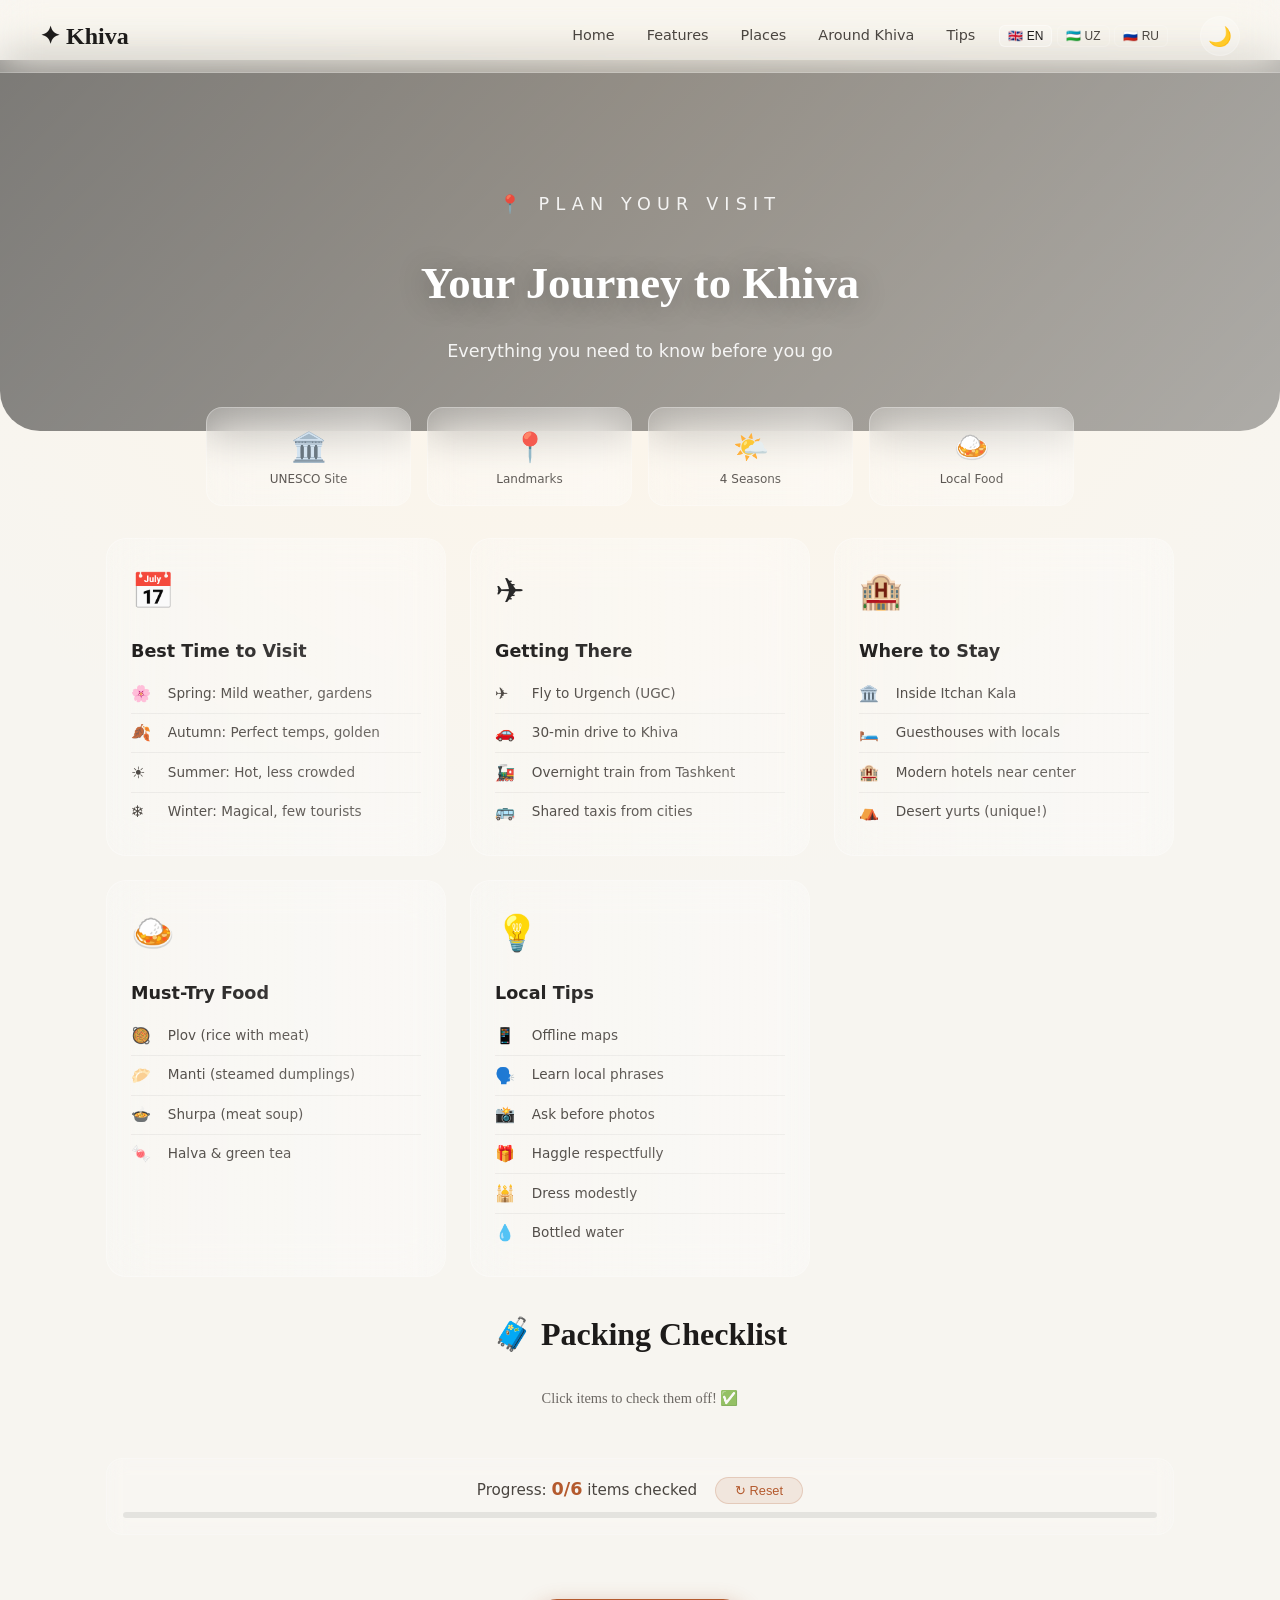
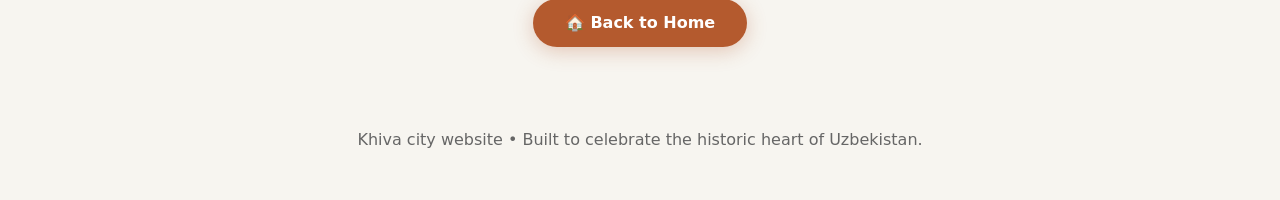
==== visit.html @ 4cd61271 "Add files via upload" ====
<!DOCTYPE html>
<html lang="en">
<head>
  <meta charset="UTF-8" />
  <meta name="viewport" content="width=device-width, initial-scale=1.0" />
  <title>Plan Your Visit | Khiva</title>
  <link rel="stylesheet" href="styles.css" />
  <style>
    /* ===== VISIT PAGE STYLES ===== */
    .visit-hero {
      position: relative;
      min-height: 40vh;
      background: linear-gradient(135deg, rgba(0,0,0,0.5), rgba(0,0,0,0.3)),
                  url('https://images.unsplash.com/photo-1582300993949-3ac2b4dc9f03?w=1200&q=80') center/cover no-repeat;
      display: flex;
      align-items: center;
      justify-content: center;
      text-align: center;
      color: white;
      padding: 7rem 2rem 3rem;
      border-radius: 0 0 40px 40px;
      margin-top: 60px;
    }
    
    .visit-hero h1 {
      font-family: 'Playfair Display', serif;
      font-size: 2.8rem;
      margin-bottom: 0.5rem;
      text-shadow: 0 4px 30px rgba(0,0,0,0.3);
    }
    
    .visit-hero p {
      font-size: 1.1rem;
      opacity: 0.9;
    }
    
    /* Quick Stats */
    .visit-stats {
      display: grid;
      grid-template-columns: repeat(4, 1fr);
      gap: 1rem;
      max-width: 900px;
      margin: -1.5rem auto 2rem;
      padding: 0 1rem;
      position: relative;
      z-index: 2;
    }
    
    .visit-stat {
      background: rgba(255,255,255,0.2);
      backdrop-filter: blur(20px);
      border: 1px solid rgba(255,255,255,0.3);
      border-radius: 16px;
      padding: 1rem;
      text-align: center;
      transition: all 0.3s ease;
    }
    
    .visit-stat:hover {
      transform: translateY(-4px);
      box-shadow: 0 12px 30px rgba(0,0,0,0.1);
    }
    
    .visit-stat .number {
      font-size: 1.8rem;
      font-weight: 700;
      color: #b45a2e;
    }
    
    .visit-stat .label {
      font-size: 0.75rem;
      color: #4a4540;
    }
    
    /* Main Grid */
    .visit-grid {
      display: grid;
      grid-template-columns: repeat(3, 1fr);
      gap: 1.5rem;
      max-width: 1100px;
      margin: 2rem auto;
      padding: 0 1rem;
    }
    
    .visit-card {
      background: rgba(255,255,255,0.2);
      backdrop-filter: blur(20px);
      border: 1px solid rgba(255,255,255,0.3);
      border-radius: 20px;
      padding: 1.5rem;
      transition: all 0.4s cubic-bezier(0.16, 1, 0.2, 1);
    }
    
    .visit-card:hover {
      transform: translateY(-4px);
      box-shadow: 0 16px 40px rgba(0,0,0,0.08);
    }
    
    .visit-card .card-icon {
      font-size: 2.2rem;
      display: block;
      margin-bottom: 0.3rem;
    }
    
    .visit-card h3 {
      font-size: 1.1rem;
      margin-bottom: 0.6rem;
      color: #1d1b1a;
    }
    
    .visit-card ul {
      list-style: none;
      padding: 0;
      margin: 0;
    }
    
    .visit-card ul li {
      padding: 0.4rem 0;
      border-bottom: 1px solid rgba(0,0,0,0.05);
      display: flex;
      align-items: center;
      gap: 0.5rem;
      color: #4a4540;
      font-size: 0.85rem;
    }
    
    .visit-card ul li:last-child {
      border-bottom: none;
    }
    
    .visit-card ul li .emoji {
      font-size: 1rem;
      min-width: 1.8rem;
    }
    
    /* Checklist */
    .checklist-section {
      max-width: 1100px;
      margin: 2rem auto;
      padding: 0 1rem;
    }
    
    .checklist-section .section-title {
      text-align: center;
      margin-bottom: 1.5rem;
    }
    
    .checklist-section .section-title h2 {
      font-family: 'Playfair Display', serif;
      font-size: 2rem;
      color: #1d1b1a;
    }
    
    .checklist-section .section-title p {
      color: #4a4540;
      font-size: 0.9rem;
      opacity: 0.8;
    }
    
    .checklist-grid {
      display: grid;
      grid-template-columns: repeat(3, 1fr);
      gap: 0.8rem;
    }
    
    .checklist-item {
      background: rgba(255,255,255,0.2);
      backdrop-filter: blur(20px);
      border: 1px solid rgba(255,255,255,0.3);
      border-radius: 12px;
      padding: 0.8rem 1rem;
      display: flex;
      align-items: center;
      gap: 0.8rem;
      cursor: pointer;
      transition: all 0.3s ease;
      user-select: none;
    }
    
    .checklist-item:hover {
      transform: translateY(-2px);
      box-shadow: 0 8px 20px rgba(0,0,0,0.06);
    }
    
    .checklist-item .check-box {
      width: 24px;
      height: 24px;
      min-width: 24px;
      border: 2px solid #b45a2e;
      border-radius: 6px;
      display: flex;
      align-items: center;
      justify-content: center;
      transition: all 0.3s ease;
      font-size: 0.8rem;
      color: transparent;
      font-weight: 700;
    }
    
    .checklist-item.checked .check-box {
      background: #b45a2e;
      color: white;
    }
    
    .checklist-item .check-text {
      font-size: 0.9rem;
      color: #1d1b1a;
      transition: all 0.3s ease;
    }
    
    .checklist-item.checked .check-text {
      text-decoration: line-through;
      opacity: 0.4;
    }
    
    .checklist-item .check-emoji {
      font-size: 1.2rem;
    }
    
    .checklist-progress {
      text-align: center;
      margin-top: 1.5rem;
      padding: 1rem;
      background: rgba(255,255,255,0.15);
      backdrop-filter: blur(10px);
      border-radius: 16px;
      border: 1px solid rgba(255,255,255,0.2);
    }
    
    .checklist-progress .progress-text {
      font-size: 0.95rem;
      color: #4a4540;
    }
    
    .checklist-progress .progress-text strong {
      color: #b45a2e;
      font-size: 1.1rem;
    }
    
    .progress-bar {
      width: 100%;
      height: 6px;
      background: rgba(0,0,0,0.08);
      border-radius: 10px;
      margin-top: 0.5rem;
      overflow: hidden;
    }
    
    .progress-bar .progress-fill {
      height: 100%;
      background: linear-gradient(90deg, #b45a2e, #d48c6a);
      border-radius: 10px;
      transition: width 0.5s ease;
      width: 0%;
    }
    
    .reset-checklist {
      background: rgba(180,90,46,0.1);
      color: #b45a2e;
      border: 1px solid rgba(180,90,46,0.2);
      padding: 0.3rem 1.2rem;
      border-radius: 60px;
      cursor: pointer;
      font-size: 0.8rem;
      transition: all 0.3s ease;
      margin-left: 0.8rem;
    }
    
    .reset-checklist:hover {
      background: rgba(180,90,46,0.2);
    }
    
    .visit-cta {
      text-align: center;
      padding: 2rem 1rem;
    }
    
    .back-home {
      display: inline-block;
      background: #b45a2e;
      color: white;
      padding: 0.7rem 2rem;
      border-radius: 60px;
      text-decoration: none;
      font-weight: 600;
      transition: all 0.3s ease;
      box-shadow: 0 4px 20px rgba(180,90,46,0.3);
    }
    
    .back-home:hover {
      transform: translateY(-2px);
      box-shadow: 0 8px 30px rgba(180,90,46,0.4);
    }
    
    /* Dark Mode */
    body.dark-mode .visit-card,
    body.dark-mode .checklist-item,
    body.dark-mode .checklist-progress,
    body.dark-mode .visit-stat {
      background: rgba(40,40,40,0.6) !important;
      border-color: rgba(255,255,255,0.08) !important;
    }
    
    body.dark-mode .visit-card h3,
    body.dark-mode .checklist-item .check-text,
    body.dark-mode .checklist-section .section-title h2 {
      color: #f0ece6;
    }
    
    body.dark-mode .visit-card ul li,
    body.dark-mode .checklist-progress .progress-text,
    body.dark-mode .visit-stat .label {
      color: #c4c0ba;
    }
    
    body.dark-mode .visit-stat .number {
      color: #d48c6a;
    }
    
    body.dark-mode .checklist-item.checked .check-text {
      opacity: 0.3;
    }
    
    body.dark-mode .progress-bar {
      background: rgba(255,255,255,0.1);
    }
    
    /* Responsive */
    @media (max-width: 900px) {
      .visit-grid {
        grid-template-columns: repeat(2, 1fr);
      }
      .checklist-grid {
        grid-template-columns: repeat(2, 1fr);
      }
    }
    
    @media (max-width: 600px) {
      .visit-grid {
        grid-template-columns: 1fr;
      }
      .checklist-grid {
        grid-template-columns: 1fr;
      }
      .visit-stats {
        grid-template-columns: 1fr 1fr;
      }
      .visit-hero h1 {
        font-size: 2rem;
      }
    }
  </style>
</head>
<body>
  <!-- Navigation -->
  <nav class="site-nav" aria-label="Primary">
    <div class="nav-inner">
      <a class="logo" href="index.html">✦ Khiva</a>
      <div style="display: flex; align-items: center; gap: 1.5rem;">
        <div class="nav-links">
          <a href="index.html">Home</a>
          <a href="index.html#features">Features</a>
          <a href="index.html#places">Places</a>
          <a href="index.html#around">Around Khiva</a>
          <a href="index.html#tips">Tips</a>
        </div>
        <div class="language-switcher" style="display: flex; gap: 0.3rem;">
          <button class="lang-btn active" data-lang="en" style="background: rgba(255,255,255,0.2); border: 1px solid rgba(255,255,255,0.4); border-radius: 6px; padding: 0.2rem 0.5rem; cursor: pointer; font-size: 0.75rem; transition: all 0.3s ease; color: #1d1b1a; font-weight: 500;">🇬🇧 EN</button>
          <button class="lang-btn" data-lang="uz" style="background: none; border: 1px solid rgba(255,255,255,0.2); border-radius: 6px; padding: 0.2rem 0.5rem; cursor: pointer; font-size: 0.75rem; transition: all 0.3s ease; color: #4a4540; font-weight: 500;">🇺🇿 UZ</button>
          <button class="lang-btn" data-lang="ru" style="background: none; border: 1px solid rgba(255,255,255,0.2); border-radius: 6px; padding: 0.2rem 0.5rem; cursor: pointer; font-size: 0.75rem; transition: all 0.3s ease; color: #4a4540; font-weight: 500;">🇷🇺 RU</button>
        </div>
        <button class="dark-toggle" id="darkToggle" aria-label="Toggle dark mode">
          <span class="dark-icon">🌙</span>
        </button>
      </div>
    </div>
  </nav>

  <!-- Hero -->
  <div class="visit-hero">
    <div>
      <p class="eyebrow" id="visit-eyebrow">📍 Plan Your Visit</p>
      <h1 id="visit-title">Your Journey to Khiva</h1>
      <p id="visit-subtitle">Everything you need to know before you go</p>
    </div>
  </div>

  <!-- Quick Stats -->
  <div class="visit-stats">
    <div class="visit-stat glass-shine">
      <div class="number">🏛️</div>
      <div class="label" id="stat1">UNESCO Site</div>
    </div>
    <div class="visit-stat glass-shine">
      <div class="number">📍</div>
      <div class="label" id="stat2">Landmarks</div>
    </div>
    <div class="visit-stat glass-shine">
      <div class="number">🌤️</div>
      <div class="label" id="stat3">4 Seasons</div>
    </div>
    <div class="visit-stat glass-shine">
      <div class="number">🍛</div>
      <div class="label" id="stat4">Local Food</div>
    </div>
  </div>

  <!-- Main Grid -->
  <div class="visit-grid">

    <!-- Card 1: Best Time -->
    <div class="visit-card glass-shine">
      <span class="card-icon">📅</span>
      <h3 id="v1Title">Best Time to Visit</h3>
      <ul>
        <li><span class="emoji">🌸</span> <span id="v1a">Spring: Mild weather, gardens</span></li>
        <li><span class="emoji">🍂</span> <span id="v1b">Autumn: Perfect temps, golden</span></li>
        <li><span class="emoji">☀️</span> <span id="v1c">Summer: Hot, less crowded</span></li>
        <li><span class="emoji">❄️</span> <span id="v1d">Winter: Magical, few tourists</span></li>
      </ul>
    </div>

    <!-- Card 2: Getting There -->
    <div class="visit-card glass-shine">
      <span class="card-icon">✈️</span>
      <h3 id="v2Title">Getting There</h3>
      <ul>
        <li><span class="emoji">✈️</span> <span id="v2a">Fly to Urgench (UGC)</span></li>
        <li><span class="emoji">🚗</span> <span id="v2b">30-min drive to Khiva</span></li>
        <li><span class="emoji">🚂</span> <span id="v2c">Overnight train from Tashkent</span></li>
        <li><span class="emoji">🚌</span> <span id="v2d">Shared taxis from cities</span></li>
      </ul>
    </div>

    <!-- Card 3: Where to Stay -->
    <div class="visit-card glass-shine">
      <span class="card-icon">🏨</span>
      <h3 id="v3Title">Where to Stay</h3>
      <ul>
        <li><span class="emoji">🏛️</span> <span id="v3a">Inside Itchan Kala</span></li>
        <li><span class="emoji">🛏️</span> <span id="v3b">Guesthouses with locals</span></li>
        <li><span class="emoji">🏨</span> <span id="v3c">Modern hotels near center</span></li>
        <li><span class="emoji">⛺</span> <span id="v3d">Desert yurts (unique!)</span></li>
      </ul>
    </div>

    <!-- Card 4: Must-Try Food -->
    <div class="visit-card glass-shine">
      <span class="card-icon">🍛</span>
      <h3 id="v4Title">Must-Try Food</h3>
      <ul>
        <li><span class="emoji">🥘</span> <span id="v4a">Plov (rice with meat)</span></li>
        <li><span class="emoji">🥟</span> <span id="v4b">Manti (steamed dumplings)</span></li>
        <li><span class="emoji">🍲</span> <span id="v4c">Shurpa (meat soup)</span></li>
        <li><span class="emoji">🍬</span> <span id="v4d">Halva & green tea</span></li>
      </ul>
    </div>

    <!-- Card 5: Local Tips -->
    <div class="visit-card glass-shine">
      <span class="card-icon">💡</span>
      <h3 id="v6Title">Local Tips</h3>
      <ul>
        <li><span class="emoji">📱</span> <span id="v6a">Offline maps</span></li>
        <li><span class="emoji">🗣️</span> <span id="v6b">Learn local phrases</span></li>
        <li><span class="emoji">📸</span> <span id="v6c">Ask before photos</span></li>
        <li><span class="emoji">🎁</span> <span id="v6d">Haggle respectfully</span></li>
        <li><span class="emoji">🕌</span> <span id="v6e">Dress modestly</span></li>
        <li><span class="emoji">💧</span> <span id="v6f">Bottled water</span></li>
      </ul>
    </div>

  </div>

  <!-- Checklist -->
  <section class="checklist-section">
    <div class="section-title">
      <h2 id="checklistTitle">🧳 Packing Checklist</h2>
      <p id="checklistSub">Click items to check them off! ✅</p>
    </div>
    <div class="checklist-grid" id="checklistGrid"></div>
    <div class="checklist-progress">
      <div class="progress-text">
        Progress: <strong id="progressCount">0/6</strong> items checked
        <button class="reset-checklist" id="resetChecklist">↻ Reset</button>
      </div>
      <div class="progress-bar">
        <div class="progress-fill" id="progressFill"></div>
      </div>
    </div>
  </section>

  <!-- Back to Home -->
  <div class="visit-cta">
    <a href="index.html" class="back-home">🏠 Back to Home</a>
  </div>

  <!-- Footer -->
  <footer>
    <p id="footer-text">Khiva city website • Built to celebrate the historic heart of Uzbekistan.</p>
  </footer>

  <!-- Back to Top -->
  <a href="#" class="back-to-top" aria-label="Back to top">↑</a>

  <script>
    // ============================================
    // 1. BACK TO TOP
    // ============================================
    document.addEventListener('DOMContentLoaded', function() {
      const backToTop = document.querySelector('.back-to-top');
      if (backToTop) {
        let ticking = false;
        window.addEventListener('scroll', () => {
          if (!ticking) {
            window.requestAnimationFrame(() => {
              backToTop.classList.toggle('visible', window.scrollY > 300);
              ticking = false;
            });
            ticking = true;
          }
        });
      }
    });

    // ============================================
    // 2. DARK MODE TOGGLE
    // ============================================
    document.addEventListener('DOMContentLoaded', function() {
      const darkToggle = document.getElementById('darkToggle');
      if (darkToggle) {
        const darkIcon = darkToggle.querySelector('.dark-icon');
        if (localStorage.getItem('darkMode') === 'true') {
          document.body.classList.add('dark-mode');
          darkToggle.classList.add('active');
          if (darkIcon) darkIcon.textContent = '☀️';
        }
        darkToggle.addEventListener('click', () => {
          document.body.classList.toggle('dark-mode');
          darkToggle.classList.toggle('active');
          if (document.body.classList.contains('dark-mode')) {
            if (darkIcon) darkIcon.textContent = '☀️';
            localStorage.setItem('darkMode', 'true');
          } else {
            if (darkIcon) darkIcon.textContent = '🌙';
            localStorage.setItem('darkMode', 'false');
          }
        });
      }
    });

    // ============================================
    // 3. CHECKLIST
    // ============================================
    const checklistData = [
      { id: 'item1', emoji: '🧥', textKey: 'c1' },
      { id: 'item2', emoji: '🧴', textKey: 'c2' },
      { id: 'item3', emoji: '📷', textKey: 'c3' },
      { id: 'item4', emoji: '💵', textKey: 'c4' },
      { id: 'item5', emoji: '🔌', textKey: 'c5' },
      { id: 'item6', emoji: '👟', textKey: 'c6' }
    ];

    const checklistTexts = {
      en: ['Light layers', 'Sunscreen & hat', 'Camera', 'Cash', 'Travel adapter', 'Walking shoes'],
      uz: ['Engil kiyimlar', 'Quyosh kremi', 'Kamera', 'Naqd pul', 'Adapter', 'Poyabzal'],
      ru: ['Лёгкая одежда', 'Крем и шляпа', 'Камера', 'Наличные', 'Адаптер', 'Обувь']
    };

    let currentLang = localStorage.getItem('language') || 'en';
    let checkedState = JSON.parse(localStorage.getItem('checklistState')) || {};

    function renderChecklist(lang) {
      const grid = document.getElementById('checklistGrid');
      const texts = checklistTexts[lang] || checklistTexts.en;
      grid.innerHTML = '';
      checklistData.forEach((item, index) => {
        const div = document.createElement('div');
        div.className = `checklist-item${checkedState[item.id] ? ' checked' : ''}`;
        div.dataset.id = item.id;
        div.innerHTML = `
          <div class="check-box">${checkedState[item.id] ? '✓' : ''}</div>
          <span class="check-emoji">${item.emoji}</span>
          <span class="check-text">${texts[index]}</span>
        `;
        div.addEventListener('click', () => toggleCheck(item.id));
        grid.appendChild(div);
      });
      updateProgress();
    }

    function toggleCheck(id) {
      checkedState[id] = !checkedState[id];
      localStorage.setItem('checklistState', JSON.stringify(checkedState));
      renderChecklist(currentLang);
    }

    function updateProgress() {
      const total = checklistData.length;
      const checked = Object.values(checkedState).filter(v => v).length;
      document.getElementById('progressCount').textContent = `${checked}/${total}`;
      document.getElementById('progressFill').style.width = `${(checked/total)*100}%`;
    }

    document.getElementById('resetChecklist').addEventListener('click', () => {
      checkedState = {};
      localStorage.setItem('checklistState', JSON.stringify(checkedState));
      renderChecklist(currentLang);
    });

    // ============================================
    // 4. TRANSLATIONS
    // ============================================
    const translations = {
      en: {
        visitEyebrow: '📍 Plan Your Visit',
        visitTitle: 'Your Journey to Khiva',
        visitSubtitle: 'Everything you need to know before you go',
        stat1: 'UNESCO Site',
        stat2: 'Landmarks',
        stat3: '4 Seasons',
        stat4: 'Local Food',
        v1Title: 'Best Time to Visit',
        v1a: 'Spring: Mild weather, gardens',
        v1b: 'Autumn: Perfect temps, golden',
        v1c: 'Summer: Hot, less crowded',
        v1d: 'Winter: Magical, few tourists',
        v2Title: 'Getting There',
        v2a: 'Fly to Urgench (UGC)',
        v2b: '30-min drive to Khiva',
        v2c: 'Overnight train from Tashkent',
        v2d: 'Shared taxis from cities',
        v3Title: 'Where to Stay',
        v3a: 'Inside Itchan Kala',
        v3b: 'Guesthouses with locals',
        v3c: 'Modern hotels near center',
        v3d: 'Desert yurts (unique!)',
        v4Title: 'Must-Try Food',
        v4a: 'Plov (rice with meat)',
        v4b: 'Manti (steamed dumplings)',
        v4c: 'Shurpa (meat soup)',
        v4d: 'Halva & green tea',
        v6Title: 'Local Tips',
        v6a: 'Offline maps',
        v6b: 'Learn local phrases',
        v6c: 'Ask before photos',
        v6d: 'Haggle respectfully',
        v6e: 'Dress modestly',
        v6f: 'Bottled water',
        checklistTitle: '🧳 Packing Checklist',
        checklistSub: 'Click items to check them off! ✅',
        footer: 'Khiva city website • Built to celebrate the historic heart of Uzbekistan.'
      },
      uz: {
        visitEyebrow: '📍 Sayohatni rejalashtiring',
        visitTitle: 'Xivaga sayohatingiz',
        visitSubtitle: 'Sayohatdan oldin bilishingiz kerak bo\'lgan hamma narsa',
        stat1: 'UNESCO joyi',
        stat2: 'Diqqatga sazovor joylar',
        stat3: '4 mavsum',
        stat4: 'Mahalliy taomlar',
        v1Title: 'Tashrif uchun eng yaxshi vaqt',
        v1a: 'Bahor: Yumshoq ob-havo, bog\'lar',
        v1b: 'Kuz: Ideal harorat, oltin',
        v1c: 'Yoz: Issiq, kam olomon',
        v1d: 'Qish: Sehrli, sayyohlar kam',
        v2Title: 'Qanday borish',
        v2a: 'Urganchga uchish (UGC)',
        v2b: 'Xivaga 30 daqiqa',
        v2c: 'Toshkentdan tungi poyezd',
        v2d: 'Yaqin shaharlardan taksilar',
        v3Title: 'Qayerda qolish',
        v3a: 'Ichan Qal\'a ichida',
        v3b: 'Mahalliy oilalar bilan',
        v3c: 'Markazdagi mehmonxonalar',
        v3d: 'Cho\'l o\'tovlari (noyob!)',
        v4Title: 'Tatib ko\'rish kerak',
        v4a: 'Plov (go\'sht bilan)',
        v4b: 'Manti (bug\'langan)',
        v4c: 'Shurpa (go\'shtli)',
        v4d: 'Halva va ko\'k choy',
        v6Title: 'Mahalliy maslahatlar',
        v6a: 'Offline xaritalar',
        v6b: 'Mahalliy iboralar',
        v6c: 'Suratga olishdan oldin ruxsat',
        v6d: 'Hurmat bilan savdolashing',
        v6e: 'Odobli kiyining',
        v6f: 'Shisha suv',
        checklistTitle: '🧳 Narsalar ro\'yxati',
        checklistSub: 'Belgilash uchun bosing! ✅',
        footer: 'Xiva shahar veb-sayti • O\'zbekistonning tarixiy qalbini nishonlash uchun yaratilgan.'
      },
      ru: {
        visitEyebrow: '📍 Спланируйте поездку',
        visitTitle: 'Ваше путешествие в Хиву',
        visitSubtitle: 'Всё, что нужно знать перед поездкой',
        stat1: 'Объект ЮНЕСКО',
        stat2: 'Достопримечательности',
        stat3: '4 сезона',
        stat4: 'Местная еда',
        v1Title: 'Лучшее время',
        v1a: 'Весна: Мягкая погода, сады',
        v1b: 'Осень: Идеальная температура',
        v1c: 'Лето: Жарко, меньше людей',
        v1d: 'Зима: Волшебно, мало туристов',
        v2Title: 'Как добраться',
        v2a: 'Лететь в Ургенч (UGC)',
        v2b: '30 минут до Хивы',
        v2c: 'Ночной поезд из Ташкента',
        v2d: 'Такси из городов',
        v3Title: 'Где остановиться',
        v3a: 'Внутри Ичан-Калы',
        v3b: 'Гостевые дома',
        v3c: 'Отели у центра',
        v3d: 'Пустынные юрты!',
        v4Title: 'Что попробовать',
        v4a: 'Плов (с мясом)',
        v4b: 'Манты (паровые)',
        v4c: 'Шурпа (суп)',
        v4d: 'Халва и чай',
        v6Title: 'Местные советы',
        v6a: 'Офлайн-карты',
        v6b: 'Местные фразы',
        v6c: 'Спрашивайте разрешение',
        v6d: 'Торгуйтесь',
        v6e: 'Скромная одежда',
        v6f: 'Бутилированная вода',
        checklistTitle: '🧳 Список вещей',
        checklistSub: 'Нажимайте, чтобы отметить! ✅',
        footer: 'Веб-сайт города Хивы • Создан в честь исторического сердца Узбекистана.'
      }
    };

    // ============================================
    // 5. LANGUAGE SWITCHER
    // ============================================
    document.addEventListener('DOMContentLoaded', function() {
      const langBtns = document.querySelectorAll('.lang-btn');
      
      function setLanguage(lang) {
        currentLang = lang;
        localStorage.setItem('language', lang);
        
        langBtns.forEach(btn => {
          btn.classList.remove('active');
          if (btn.dataset.lang === lang) {
            btn.classList.add('active');
            btn.style.background = 'rgba(255,255,255,0.2)';
            btn.style.borderColor = 'rgba(255,255,255,0.4)';
            btn.style.color = '#1d1b1a';
          } else {
            btn.style.background = 'none';
            btn.style.borderColor = 'rgba(255,255,255,0.2)';
            btn.style.color = '#4a4540';
          }
        });
        
        if (document.body.classList.contains('dark-mode')) {
          langBtns.forEach(btn => {
            btn.style.color = '#c4c0ba';
            if (btn.dataset.lang === lang) {
              btn.style.background = 'rgba(255,255,255,0.1)';
              btn.style.borderColor = 'rgba(255,255,255,0.3)';
            }
          });
        }
        
        const t = translations[lang] || translations.en;
        
        const idMap = {
          'visit-eyebrow': 'visitEyebrow',
          'visit-title': 'visitTitle',
          'visit-subtitle': 'visitSubtitle',
          'stat1': 'stat1',
          'stat2': 'stat2',
          'stat3': 'stat3',
          'stat4': 'stat4',
          'v1Title': 'v1Title',
          'v1a': 'v1a',
          'v1b': 'v1b',
          'v1c': 'v1c',
          'v1d': 'v1d',
          'v2Title': 'v2Title',
          'v2a': 'v2a',
          'v2b': 'v2b',
          'v2c': 'v2c',
          'v2d': 'v2d',
          'v3Title': 'v3Title',
          'v3a': 'v3a',
          'v3b': 'v3b',
          'v3c': 'v3c',
          'v3d': 'v3d',
          'v4Title': 'v4Title',
          'v4a': 'v4a',
          'v4b': 'v4b',
          'v4c': 'v4c',
          'v4d': 'v4d',
          'v6Title': 'v6Title',
          'v6a': 'v6a',
          'v6b': 'v6b',
          'v6c': 'v6c',
          'v6d': 'v6d',
          'v6e': 'v6e',
          'v6f': 'v6f',
          'checklistTitle': 'checklistTitle
---- styles.css ----
:root {
  color-scheme: light;
  font-family: Inter, system-ui, -apple-system, BlinkMacSystemFont, "Segoe UI", sans-serif;
  --headline-font: "Playfair Display", Georgia, serif;
  background: #f7f5f0;
  color: #222;
}

* {
  box-sizing: border-box;
}

body {
  margin: 0;
  line-height: 1.6;
  background: radial-gradient(circle at top, rgba(255, 245, 230, 0.9), #f7f5f0 45%);
  transition: background 0.3s ease, color 0.3s ease;
}

/* ===== NAVIGATION ===== */
.site-nav {
  position: fixed;
  top: 0;
  left: 0;
  right: 0;
  z-index: 1000;
  padding: 1rem 2rem;
  background: rgba(255, 255, 255, 0.15);
  backdrop-filter: blur(20px) saturate(180%);
  -webkit-backdrop-filter: blur(20px) saturate(180%);
  border-bottom: 1px solid rgba(255, 255, 255, 0.2);
  transition: background 0.3s ease;
}

.nav-inner {
  max-width: 1200px;
  margin: 0 auto;
  display: flex;
  justify-content: space-between;
  align-items: center;
}

.logo {
  font-family: 'Playfair Display', serif;
  font-size: 1.5rem;
  font-weight: 700;
  color: #1d1b1a;
  text-decoration: none;
  transition: color 0.3s ease;
}

.nav-links {
  display: flex;
  gap: 2rem;
}

.nav-links a {
  color: #4a4540;
  text-decoration: none;
  font-weight: 500;
  font-size: 0.9rem;
  transition: color 0.3s ease;
}

.nav-links a:hover {
  color: #b45a2e;
}

.dark-toggle {
  background: rgba(255, 255, 255, 0.15);
  backdrop-filter: blur(10px);
  -webkit-backdrop-filter: blur(10px);
  border: 1px solid rgba(255, 255, 255, 0.2);
  border-radius: 50%;
  width: 40px;
  height: 40px;
  display: flex;
  align-items: center;
  justify-content: center;
  cursor: pointer;
  font-size: 1.2rem;
  transition: all 0.3s ease;
  color: #1d1b1a;
  margin-left: 0.5rem;
}

.dark-toggle:hover {
  transform: rotate(20deg) scale(1.05);
  background: rgba(255, 255, 255, 0.25);
}

.lang-btn {
  background: none;
  border: 1px solid rgba(255, 255, 255, 0.2);
  border-radius: 6px;
  padding: 0.2rem 0.5rem;
  cursor: pointer;
  font-size: 0.75rem;
  transition: all 0.3s ease;
  color: #4a4540;
  font-weight: 500;
}

.lang-btn:hover {
  background: rgba(255, 255, 255, 0.1);
  transform: translateY(-1px);
}

.lang-btn.active {
  background: rgba(255, 255, 255, 0.2);
  border-color: rgba(255, 255, 255, 0.4);
}

/* ===== HERO ===== */
header.hero {
  position: relative;
  min-height: 100vh;
  display: flex;
  align-items: center;
  justify-content: center;
  padding: 2rem;
  color: white;
  overflow: hidden;
}

.hero-bg-image {
  position: absolute;
  inset: 0;
  background: 
    linear-gradient(135deg, rgba(0,0,0,0.4) 0%, rgba(0,0,0,0.2) 100%),
    url('https://images.unsplash.com/photo-1582300993949-3ac2b4dc9f03?w=1200&q=80') center/cover no-repeat;
  background-size: cover;
  background-position: center;
  z-index: 0;
  animation: heroZoom 20s ease-in-out infinite alternate;
}

@keyframes heroZoom {
  0% { transform: scale(1); }
  100% { transform: scale(1.05); }
}

.overlay {
  position: absolute;
  inset: 0;
  background: linear-gradient(180deg, rgba(0,0,0,0.2), rgba(0,0,0,0.6));
  z-index: 1;
}

.hero-content {
  position: relative;
  max-width: 820px;
  text-align: center;
  z-index: 2;
  background: rgba(0, 0, 0, 0.25);
  backdrop-filter: blur(12px) saturate(150%);
  -webkit-backdrop-filter: blur(12px) saturate(150%);
  border: 1px solid rgba(255, 255, 255, 0.15);
  border-radius: 32px;
  padding: 3rem 4rem;
  box-shadow: 0 16px 64px rgba(0, 0, 0, 0.3), inset 0 1px 0 rgba(255, 255, 255, 0.2);
}

.eyebrow {
  text-transform: uppercase;
  letter-spacing: 0.35em;
  font-size: 0.8rem;
  opacity: 0.85;
  margin-bottom: 1rem;
}

.hero h1 {
  margin: 0;
  font-size: clamp(2.8rem, 8vw, 4.8rem);
  line-height: 1.02;
  font-family: var(--headline-font);
  font-weight: 600;
  letter-spacing: -0.02em;
  text-shadow: 0 4px 40px rgba(0, 0, 0, 0.3);
}

.hero p {
  max-width: 36rem;
  margin: 1.5rem auto 0;
  font-size: 1.05rem;
}

.hero-buttons {
  margin-top: 2rem;
  display: flex;
  gap: 1rem;
  justify-content: center;
  flex-wrap: wrap;
}

.hero-actions {
  margin-top: 1.5rem;
  display: flex;
  justify-content: center;
}

.share-btn {
  background: rgba(255,255,255,0.15);
  backdrop-filter: blur(10px);
  border: 1px solid rgba(255,255,255,0.2);
  border-radius: 60px;
  padding: 0.6rem 1.5rem;
  color: white;
  font-size: 0.9rem;
  cursor: pointer;
  transition: all 0.3s ease;
}

.share-btn:hover {
  background: rgba(255,255,255,0.25);
  transform: translateY(-2px);
}

.btn-primary {
  display: inline-block;
  background: #b45a2e;
  color: white;
  padding: 0.8rem 2.5rem;
  border-radius: 60px;
  text-decoration: none;
  font-weight: 600;
  transition: all 0.3s ease;
  box-shadow: 0 4px 20px rgba(180, 90, 46, 0.4);
}

.btn-primary:hover {
  transform: translateY(-2px);
  box-shadow: 0 8px 30px rgba(180, 90, 46, 0.5);
}

.btn-secondary {
  display: inline-block;
  background: rgba(255,255,255,0.15);
  backdrop-filter: blur(10px);
  color: white;
  padding: 0.8rem 2.5rem;
  border-radius: 60px;
  text-decoration: none;
  font-weight: 500;
  border: 1px solid rgba(255,255,255,0.2);
  transition: all 0.3s ease;
}

.btn-secondary:hover {
  background: rgba(255,255,255,0.25);
  transform: translateY(-2px);
}

/* ===== MAIN ===== */
main {
  padding: 3rem 1.5rem 4rem;
}

.intro,
.story,
.info-panel {
  max-width: 950px;
  margin: 0 auto 2.5rem;
  padding: 2rem;
  background: rgba(255, 255, 255, 0.2);
  backdrop-filter: blur(24px) saturate(180%);
  -webkit-backdrop-filter: blur(24px) saturate(180%);
  border: 1px solid rgba(255, 255, 255, 0.3);
  border-radius: 24px;
  box-shadow: 0 8px 32px rgba(0, 0, 0, 0.06), inset 0 1px 0 rgba(255, 255, 255, 0.5);
}

.intro h2,
.story h2,
.info-panel h2 {
  margin-top: 0;
  font-size: 2rem;
}

.intro p,
.story p {
  margin: 1rem 0 0;
  color: #444;
}

/* ===== WEATHER WIDGET ===== */
.weather-widget {
  max-width: 950px;
  margin: 0 auto 2.5rem;
  padding: 1.5rem 2rem;
  background: rgba(255, 255, 255, 0.2);
  backdrop-filter: blur(24px) saturate(180%);
  -webkit-backdrop-filter: blur(24px) saturate(180%);
  border: 1px solid rgba(255, 255, 255, 0.3);
  border-radius: 24px;
  box-shadow: 0 8px 32px rgba(0, 0, 0, 0.06), inset 0 1px 0 rgba(255, 255, 255, 0.5);
  display: flex;
  justify-content: space-between;
  align-items: center;
  flex-wrap: wrap;
  gap: 1rem;
  transition: all 0.3s ease;
}

.weather-left {
  display: flex;
  align-items: center;
  gap: 1rem;
}

#weather-icon {
  font-size: 2.5rem;
}

.weather-city {
  font-weight: 600;
  font-size: 1.2rem;
  color: #1d1b1a;
}

.weather-country {
  color: #4a4540;
  font-size: 0.9rem;
}

.weather-center {
  text-align: center;
}

.weather-main {
  display: flex;
  align-items: baseline;
  gap: 0.5rem;
  justify-content: center;
}

.weather-temp {
  font-size: 2.2rem;
  font-weight: 700;
  color: #b45a2e;
}

.weather-feels-like {
  font-size: 0.85rem;
  color: #4a4540;
}

.weather-desc {
  color: #4a4540;
  font-size: 0.9rem;
  margin-top: 0.2rem;
}

.weather-extra {
  font-size: 0.7rem;
  color: #4a4540;
  margin-top: 0.2rem;
  display: flex;
  gap: 0.8rem;
  justify-content: center;
  flex-wrap: wrap;
}

.weather-right {
  display: flex;
  gap: 1.5rem;
}

.weather-label {
  color: #4a4540;
  font-size: 0.7rem;
}

.weather-value {
  font-weight: 600;
  color: #1d1b1a;
}

/* ===== STATS ===== */
.stats-section {
  display: grid;
  grid-template-columns: repeat(auto-fit, minmax(150px, 1fr));
  gap: 1.5rem;
  max-width: 1000px;
  margin: 2rem auto;
  padding: 0 1rem;
}

.stat-card {
  text-align: center;
  padding: 2rem 1rem;
  border-radius: 20px;
  background: rgba(255, 255, 255, 0.2);
  backdrop-filter: blur(20px);
  -webkit-backdrop-filter: blur(20px);
  border: 1px solid rgba(255, 255, 255, 0.3);
  transition: all 0.4s cubic-bezier(0.16, 1, 0.2, 1);
  cursor: pointer;
  position: relative;
  overflow: hidden;
  min-height: 150px;
}

.stat-card:hover {
  transform: translateY(-6px) scale(1.03);
  box-shadow: 0 20px 60px rgba(0, 0, 0, 0.15);
}

.stat-number {
  font-size: 2.5rem;
  font-weight: 700;
  color: #b45a2e;
}

.stat-label {
  color: #4a4540;
}

.stat-image {
  position: absolute;
  top: 0;
  left: 0;
  width: 100%;
  height: 100%;
  opacity: 0;
  transition: all 0.5s cubic-bezier(0.16, 1, 0.2, 1);
  border-radius: 20px;
  overflow: hidden;
  z-index: 1;
}

.stat-image img {
  width: 100%;
  height: 100%;
  object-fit: cover;
  transition: transform 0.5s ease;
}

.stat-card:hover .stat-image {
  opacity: 1;
}

.stat-card:hover .stat-image img {
  transform: scale(1.05);
}

.stat-card:hover .stat-content {
  opacity: 0;
  transform: scale(0.8);
}

.stat-content {
  position: relative;
  z-index: 2;
  transition: all 0.4s ease;
}

/* ===== FEATURES ===== */
.key-features {
  max-width: 1200px;
  margin: 0 auto 3rem;
  padding: 0 1rem;
}

.section-title {
  font-family: 'Playfair Display', serif;
  font-size: 2.2rem;
  text-align: center;
  margin-bottom: 2.5rem;
  color: #1d1b1a;
}

.features-grid {
  display: grid;
  grid-template-columns: repeat(auto-fit, minmax(250px, 1fr));
  gap: 2rem;
}

.feature-card {
  background: rgba(255, 255, 255, 0.2);
  backdrop-filter: blur(24px) saturate(180%);
  -webkit-backdrop-filter: blur(24px) saturate(180%);
  border: 1px solid rgba(255, 255, 255, 0.3);
  border-radius: 20px;
  box-shadow: 0 8px 32px rgba(0, 0, 0, 0.06), inset 0 1px 0 rgba(255, 255, 255, 0.5);
  overflow: hidden;
  transition: all 0.4s cubic-bezier(0.16, 1, 0.2, 1);
  cursor: pointer;
}

.feature-card:hover {
  transform: translateY(-12px) scale(1.02);
  box-shadow: 0 32px 64px rgba(0, 0, 0, 0.15);
}

.feature-image-wrapper {
  position: relative;
  overflow: hidden;
  border-radius: 16px 16px 0 0;
}

.feature-placeholder {
  transition: transform 0.6s cubic-bezier(0.16, 1, 0.2, 1);
}

.feature-card:hover .feature-placeholder {
  transform: scale(1.05);
}

.feature-icon-overlay {
  position: absolute;
  top: 50%;
  left: 50%;
  transform: translate(-50%, -50%);
  font-size: 4rem;
  color: white;
  text-shadow: 0 4px 20px rgba(0, 0, 0, 0.5);
  opacity: 0.9;
  transition: all 0.4s ease;
  pointer-events: none;
  background: rgba(0, 0, 0, 0.2);
  border-radius: 50%;
  width: 80px;
  height: 80px;
  display: flex;
  align-items: center;
  justify-content: center;
  backdrop-filter: blur(4px);
  border: 2px solid rgba(255, 255, 255, 0.3);
}

.feature-card:hover .feature-icon-overlay {
  opacity: 0;
  transform: translate(-50%, -50%) scale(0.5);
}

.feature-content {
  padding: 1.5rem;
}

.feature-content h3 {
  font-family: 'Inter', sans-serif;
  font-weight: 600;
  font-size: 1.2rem;
  margin: 0 0 0.5rem 0;
  color: #1d1b1a;
  transition: color 0.3s ease;
}

.feature-card:hover h3 {
  color: #b45a2e;
}

.feature-content p {
  color: #4a4540;
  font-size: 0.95rem;
  line-height: 1.6;
  margin: 0;
}

/* ===== AROUND KHIVA ===== */
.around-khiva {
  max-width: 1200px;
  margin: 0 auto 3rem;
  padding: 0 1rem;
}

.around-grid {
  display: grid;
  grid-template-columns: repeat(auto-fit, minmax(250px, 1fr));
  gap: 2rem;
}

.around-card {
  background: rgba(255, 255, 255, 0.2);
  backdrop-filter: blur(24px) saturate(180%);
  -webkit-backdrop-filter: blur(24px) saturate(180%);
  border: 1px solid rgba(255, 255, 255, 0.3);
  border-radius: 20px;
  overflow: hidden;
  transition: all 0.4s cubic-bezier(0.16, 1, 0.2, 1);
}

.around-card:hover {
  transform: translateY(-8px);
  box-shadow: 0 20px 48px rgba(0, 0, 0, 0.1);
}

.around-content {
  padding: 1.5rem;
}

.around-content h3 {
  font-weight: 600;
  font-size: 1.1rem;
  margin: 0 0 0.5rem 0;
  color: #1d1b1a;
}

.around-content p {
  color: #4a4540;
  font-size: 0.9rem;
  line-height: 1.6;
  margin: 0 0 0.8rem 0;
}

.around-location {
  font-size: 0.8rem;
  color: #b45a2e;
  font-weight: 500;
}

/* ===== MAP SECTION ===== */
.map-section {
  max-width: 950px;
  margin: 0 auto 3rem;
  padding: 0 1rem;
}

.map-container {
  border-radius: 20px;
  overflow: hidden;
  background: rgba(255, 255, 255, 0.2);
  backdrop-filter: blur(24px) saturate(180%);
  -webkit-backdrop-filter: blur(24px) saturate(180%);
  border: 1px solid rgba(255, 255, 255, 0.3);
  padding: 0.5rem;
  box-shadow: 0 8px 32px rgba(0, 0, 0, 0.06);
}

.map-container iframe {
  border-radius: 16px;
  display: block;
}

/* ===== PLACES GRID ===== */
.grid {
  display: grid;
  gap: 1.5rem;
  max-width: 1200px;
  margin: 0 auto 2.5rem;
}

.grid.places {
  grid-template-columns: repeat(auto-fit, minmax(260px, 1fr));
}

.grid article {
  padding: 1.75rem;
  border-radius: 1.2rem;
  border: 1px solid rgba(255, 255, 255, 0.3);
  box-shadow: 0 20px 40px rgba(64, 44, 0, 0.05);
  background: rgba(255, 255, 255, 0.62);
  backdrop-filter: blur(18px) saturate(160%);
  -webkit-backdrop-filter: blur(18px) saturate(160%);
}

.grid article h3 {
  margin-top: 0;
  font-size: 1.3rem;
}

.grid article p {
  margin: 0.9rem 0 0;
  color: #555;
}

/* ===== INFO PANEL ===== */
.info-text {
  margin-bottom: 1rem;
  color: #4a4540;
}

.map-buttons {
  display: flex;
  gap: 1rem;
  flex-wrap: wrap;
  margin-bottom: 1.5rem;
}

.map-btn {
  display: inline-block;
  padding: 0.8rem 2rem;
  border-radius: 60px;
  text-decoration: none;
  font-weight: 500;
  transition: all 0.3s ease;
  color: white;
  flex: 1;
  text-align: center;
}

.map-btn.google {
  background: #b45a2e;
  box-shadow: 0 4px 12px rgba(180, 90, 46, 0.3);
}

.map-btn.google:hover {
  transform: translateY(-2px);
  box-shadow: 0 8px 24px rgba(180, 90, 46, 0.4);
}

.map-btn.yandex {
  background: #1a73e8;
  box-shadow: 0 4px 12px rgba(26, 115, 232, 0.3);
}

.map-btn.yandex:hover {
  transform: translateY(-2px);
  box-shadow: 0 8px 24px rgba(26, 115, 232, 0.4);
}

.tips-title {
  margin-top: 2rem;
  font-size: 1.5rem !important;
}

.info-panel ul {
  margin: 1rem 0 0;
  padding-left: 1.25rem;
  color: #444;
}

.info-panel li {
  margin-bottom: 0.85rem;
}

/* ===== GLASS SHINE ===== */
.glass-shine {
  position: relative;
  overflow: hidden;
}

.glass-shine::before {
  content: '';
  position: absolute;
  top: 0;
  left: 0;
  right: 0;
  bottom: 0;
  background: linear-gradient(
    90deg,
    transparent 0%,
    rgba(255, 255, 255, 0.1) 20%,
    rgba(255, 255, 255, 0.2) 40%,
    rgba(255, 255, 255, 0.1) 60%,
    transparent 80%
  );
  background-size: 200% 100%;
  animation: glassShine 8s ease-in-out infinite;
  pointer-events: none;
  border-radius: inherit;
}

@keyframes glassShine {
  0% { background-position: -200% center; }
  100% { background-position: 200% center; }
}

/* ===== REVEAL ANIMATION ===== */
.reveal {
  opacity: 0;
  transform: translateY(40px);
  transition: all 0.8s cubic-bezier(0.16, 1, 0.2, 1);
}

.reveal.visible {
  opacity: 1;
  transform: translateY(0);
}

/* ===== BACK TO TOP ===== */
.back-to-top {
  position: fixed;
  bottom: 2rem;
  right: 2rem;
  background: #b45a2e;
  color: white;
  width: 50px;
  height: 50px;
  border-radius: 50%;
  display: flex;
  align-items: center;
  justify-content: center;
  text-decoration: none;
  font-size: 1.5rem;
  font-weight: 700;
  box-shadow: 0 4px 20px rgba(180, 90, 46, 0.4);
  z-index: 999;
  opacity: 0;
  transform: translateY(20px);
  transition: all 0.4s cubic-bezier(0.16, 1, 0.2, 1);
  border: none;
  cursor: pointer;
}

.back-to-top.visible {
  opacity: 1;
  transform: translateY(0);
}

.back-to-top:hover {
  transform: translateY(-4px) scale(1.05);
  box-shadow: 0 8px 30px rgba(180, 90, 46, 0.6);
  background: #9e4e28;
}

/* ===== FOOTER ===== */
footer {
  text-align: center;
  padding: 2rem 1rem;
  color: #666;
}

/* ========================================
   DARK MODE
   ======================================== */
body.dark-mode {
  background: #121212;
  color: #f0ece6;
}

body.dark-mode .intro,
body.dark-mode .story,
body.dark-mode .info-panel,
body.dark-mode .weather-widget,
body.dark-mode .feature-card,
body.dark-mode .stat-card,
body.dark-mode .grid article,
body.dark-mode .around-card,
body.dark-mode .map-container {
  background: rgba(40, 40, 40, 0.6) !important;
  border: 1px solid rgba(255, 255, 255, 0.08) !important;
}

body.dark-mode .hero-content {
  background: rgba(0, 0, 0, 0.4) !important;
  border: 1px solid rgba(255, 255, 255, 0.08) !important;
}

body.dark-mode .site-nav {
  background: rgba(20, 20, 20, 0.8) !important;
  border-bottom: 1px solid rgba(255, 255, 255, 0.05) !important;
}

body.dark-mode .logo,
body.dark-mode .nav-links a,
body.dark-mode .weather-city,
body.dark-mode .weather-value,
body.dark-mode .feature-content h3,
body.dark-mode .section-title,
body.dark-mode h2,
body.dark-mode h3,
body.dark-mode .around-content h3 {
  color: #f0ece6;
}

body.dark-mode .nav-links a:hover {
  color: #d48c6a;
}

body.dark-mode .weather-country,
body.dark-mode .weather-desc,
body.dark-mode .weather-extra,
body.dark-mode .weather-label,
body.dark-mode .stat-label,
body.dark-mode .feature-content p,
body.dark-mode .grid article p,
body.dark-mode .info-panel ul,
body.dark-mode .info-panel li,
body.dark-mode .intro p,
body.dark-mode .story p,
body.dark-mode .info-text,
body.dark-mode .around-content p {
  color: #c4c0ba;
}

body.dark-mode .weather-temp,
body.dark-mode .stat-number,
body.dark-mode .around-location {
  color: #d48c6a;
}

body.dark-mode .btn-primary {
  background: #d48c6a;
  box-shadow: 0 4px 20px rgba(212, 140, 106, 0.3);
}

body.dark-mode .map-btn.google {
  background: #d48c6a;
}

body.dark-mode .dark-toggle {
  background: rgba(255, 255, 255, 0.1);
  border: 1px solid rgba(255, 255, 255, 0.1);
  color: #f0ece6;
}

body.dark-mode .dark-toggle:hover {
  background: rgba(255, 255, 255, 0.2);
}

body.dark-mode .feature-card:hover h3 {
  color: #d48c6a;
}

body.dark-mode .back-to-top {
  background: #d48c6a;
}

body.dark-mode .back-to-top:hover {
  background: #c47a5a;
}

body.dark-mode .glass-shine::before {
  background: linear-gradient(
    90deg,
    transparent 0%,
    rgba(255, 255, 255, 0.03) 20%,
    rgba(255, 255, 255, 0.06) 40%,
    rgba(255, 255, 255, 0.03) 60%,
    transparent 80%
  );
}

body.dark-mode .lang-btn {
  color: #c4c0ba;
  border-color: rgba(255, 255, 255, 0.1);
}

body.dark-mode .lang-btn.active {
  background: rgba(255, 255, 255, 0.1);
  border-color: rgba(255, 255, 255, 0.3);
}

body.dark-mode .lang-btn:hover {
  background: rgba(255, 255, 255, 0.05);
}

body.dark-mode .share-btn {
  background: rgba(255,255,255,0.1);
  border-color: rgba(255,255,255,0.1);
}

body.dark-mode footer {
  color: #888;
}

/* ===== RESPONSIVE ===== */
@media (max-width: 720px) {
  .hero {
    min-height: 80vh;
  }
  
  .hero-content {
    padding: 1.5rem 1.5rem;
    margin: 0 0.5rem;
  }
  
  .hero p {
    font-size: 0.98rem;
  }

  .intro,
  .story,
  .info-panel {
    padding: 1.5rem;
  }

  .nav-links {
    gap: 1rem;
  }
  
  .nav-links a {
    font-size: 0.8rem;
  }

  .weather-widget {
    flex-direction: column;
    text-align: center;
  }
  
  .weather-right {
    justify-content: center;
  }
  
  .weather-extra {
    font-size: 0.6rem;
    gap: 0.5rem;
  }
}

@media (max-width: 480px) {
  .features-grid {
    grid-template-columns: 1fr;
  }
  
  .around-grid {
    grid-template-columns: 1fr;
  }
  
  .grid.places {
    grid-template-columns: 1fr;
  }
  
  .stats-section {
    grid-template-columns: 1fr 1fr !important;
    gap: 0.8rem;
  }
  
  .stat-number {
    font-size: 1.8rem;
  }
  
  .back-to-top {
    width: 44px;
    height: 44px;
    font-size: 1.2rem;
    bottom: 1rem;
    right: 1rem;
  }
  
  .map-buttons {
    flex-direction: column;
  }
  
  .hero-buttons {
    flex-direction: column;
  }
  
  .weather-widget {
    padding: 1rem;
  }
  
  .weather-main {
    flex-direction: column;
    gap: 0.2rem;
  }
  
  .weather-temp {
    font-size: 1.8rem;
  }
  
  .weather-right {
    flex-wrap: wrap;
    gap: 0.8rem;
  }
  
  .feature-placeholder {
    height: 160px !important;
  }
  
  .feature-icon-overlay {
    width: 60px;
    height: 60px;
    font-size: 2.5rem;
  }
  
  .map-container iframe {
    height: 250px;
  }
}
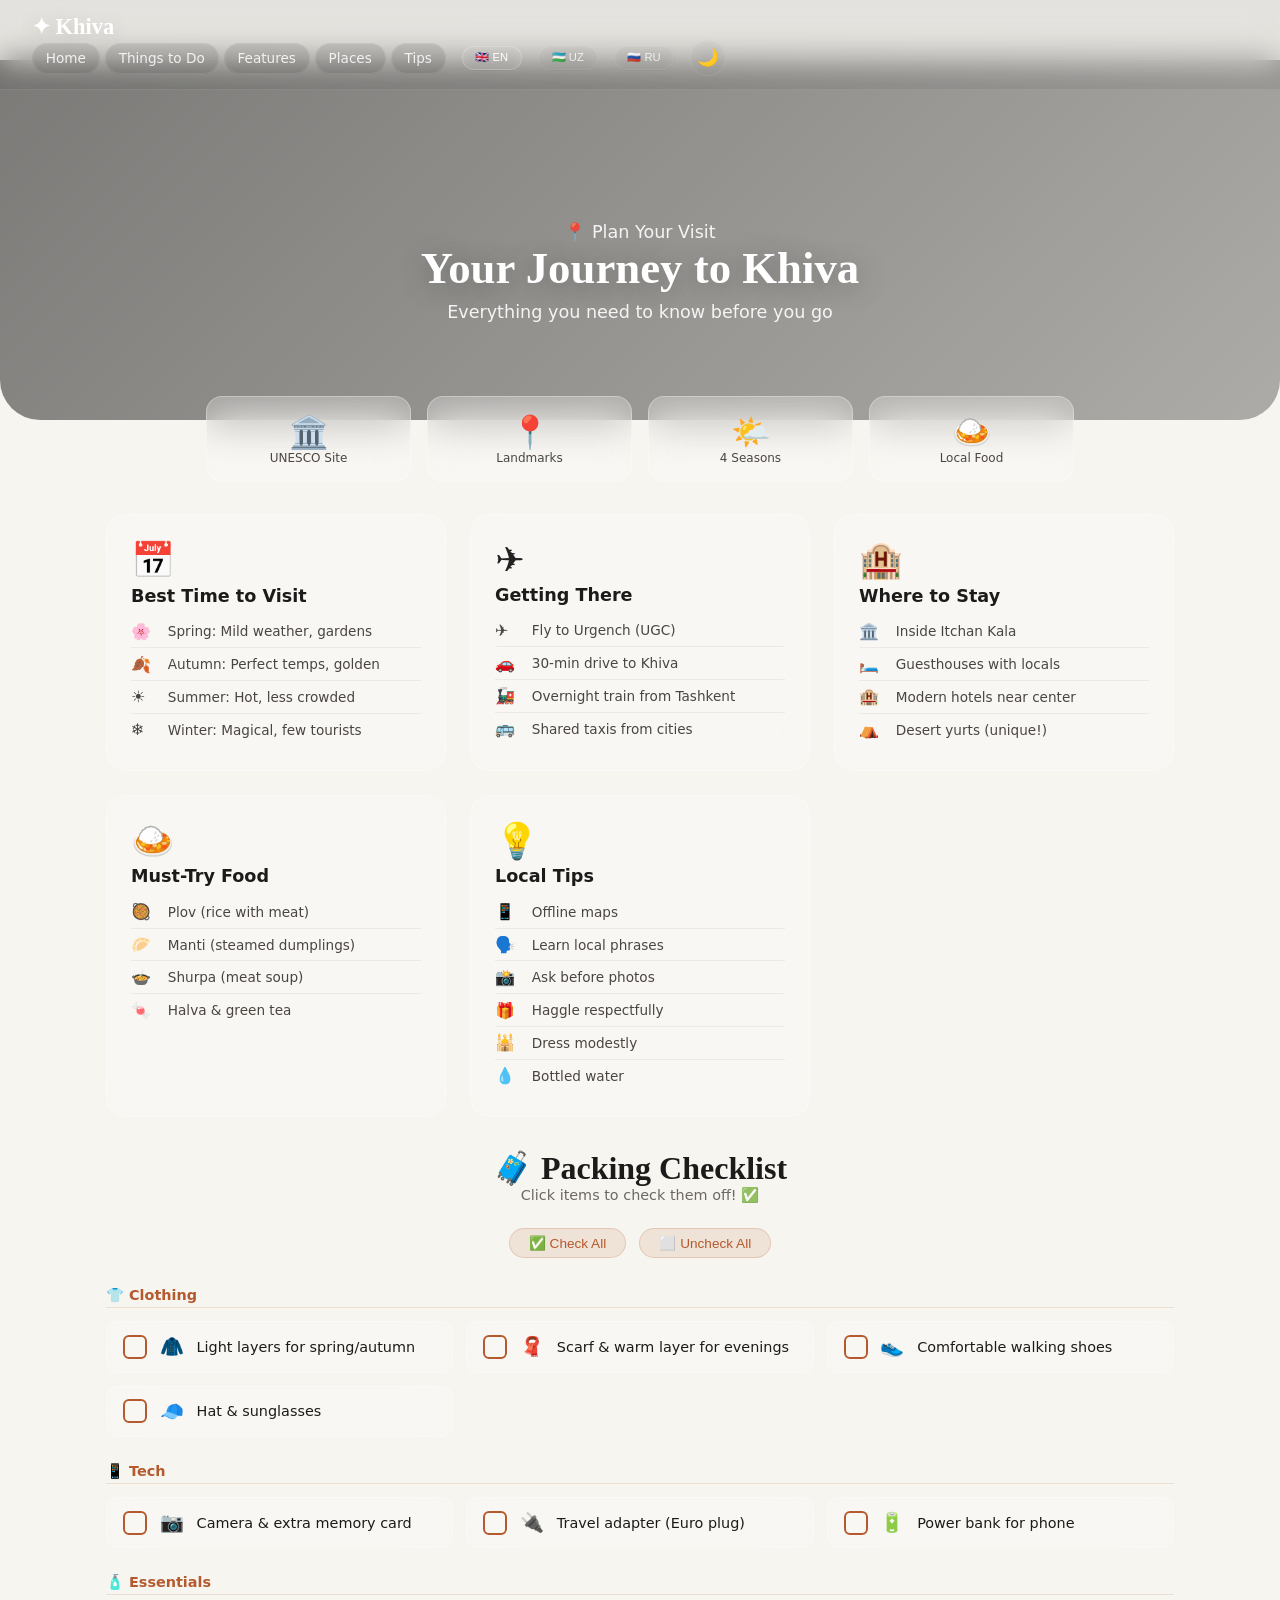
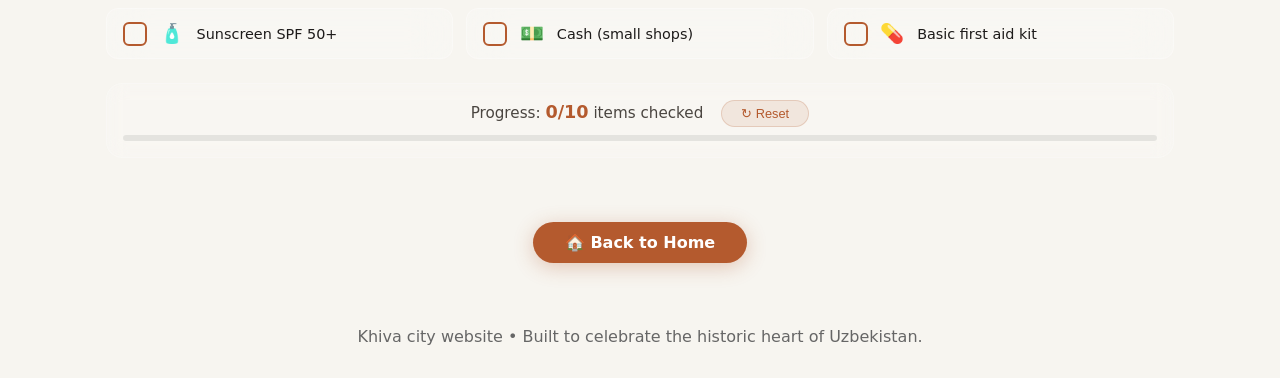
==== commit bcb3df7c: "Add files via upload" ====
--- a/visit.html
+++ b/visit.html
@@ -6,7 +6,7 @@
   <title>Plan Your Visit | Khiva</title>
   <link rel="stylesheet" href="styles.css" />
   <style>
-    /* ===== VISIT PAGE STYLES ===== */
+    /* Visit page specific styles */
     .visit-hero {
       position: relative;
       min-height: 40vh;
@@ -21,20 +21,16 @@
       border-radius: 0 0 40px 40px;
       margin-top: 60px;
     }
-    
     .visit-hero h1 {
       font-family: 'Playfair Display', serif;
       font-size: 2.8rem;
       margin-bottom: 0.5rem;
       text-shadow: 0 4px 30px rgba(0,0,0,0.3);
     }
-    
     .visit-hero p {
       font-size: 1.1rem;
       opacity: 0.9;
     }
-    
-    /* Quick Stats */
     .visit-stats {
       display: grid;
       grid-template-columns: repeat(4, 1fr);
@@ -45,7 +41,6 @@
       position: relative;
       z-index: 2;
     }
-    
     .visit-stat {
       background: rgba(255,255,255,0.2);
       backdrop-filter: blur(20px);
@@ -55,24 +50,25 @@
       text-align: center;
       transition: all 0.3s ease;
     }
-    
     .visit-stat:hover {
       transform: translateY(-4px);
       box-shadow: 0 12px 30px rgba(0,0,0,0.1);
     }
-    
     .visit-stat .number {
-      font-size: 1.8rem;
+      font-size: 2rem;
       font-weight: 700;
       color: #b45a2e;
     }
-    
     .visit-stat .label {
       font-size: 0.75rem;
       color: #4a4540;
     }
-    
-    /* Main Grid */
+    body.dark-mode .visit-stat .number {
+      color: #d48c6a;
+    }
+    body.dark-mode .visit-stat .label {
+      color: #c4c0ba;
+    }
     .visit-grid {
       display: grid;
       grid-template-columns: repeat(3, 1fr);
@@ -81,39 +77,36 @@
       margin: 2rem auto;
       padding: 0 1rem;
     }
-    
     .visit-card {
       background: rgba(255,255,255,0.2);
       backdrop-filter: blur(20px);
       border: 1px solid rgba(255,255,255,0.3);
       border-radius: 20px;
       padding: 1.5rem;
-      transition: all 0.4s cubic-bezier(0.16, 1, 0.2, 1);
-    }
-    
+      transition: all 0.4s ease;
+    }
     .visit-card:hover {
       transform: translateY(-4px);
       box-shadow: 0 16px 40px rgba(0,0,0,0.08);
     }
-    
     .visit-card .card-icon {
       font-size: 2.2rem;
       display: block;
       margin-bottom: 0.3rem;
     }
-    
     .visit-card h3 {
       font-size: 1.1rem;
       margin-bottom: 0.6rem;
       color: #1d1b1a;
     }
-    
+    body.dark-mode .visit-card h3 {
+      color: #f0ece6;
+    }
     .visit-card ul {
       list-style: none;
       padding: 0;
       margin: 0;
     }
-    
     .visit-card ul li {
       padding: 0.4rem 0;
       border-bottom: 1px solid rgba(0,0,0,0.05);
@@ -123,46 +116,49 @@
       color: #4a4540;
       font-size: 0.85rem;
     }
-    
+    body.dark-mode .visit-card ul li {
+      color: #c4c0ba;
+      border-bottom-color: rgba(255,255,255,0.05);
+    }
     .visit-card ul li:last-child {
       border-bottom: none;
     }
-    
     .visit-card ul li .emoji {
       font-size: 1rem;
       min-width: 1.8rem;
     }
-    
-    /* Checklist */
+
+    /* Checklist (same as before but using shared styles) */
     .checklist-section {
       max-width: 1100px;
       margin: 2rem auto;
       padding: 0 1rem;
     }
-    
     .checklist-section .section-title {
       text-align: center;
       margin-bottom: 1.5rem;
     }
-    
     .checklist-section .section-title h2 {
       font-family: 'Playfair Display', serif;
       font-size: 2rem;
       color: #1d1b1a;
     }
-    
+    body.dark-mode .checklist-section .section-title h2 {
+      color: #f0ece6;
+    }
     .checklist-section .section-title p {
       color: #4a4540;
       font-size: 0.9rem;
       opacity: 0.8;
     }
-    
+    body.dark-mode .checklist-section .section-title p {
+      color: #c4c0ba;
+    }
     .checklist-grid {
       display: grid;
       grid-template-columns: repeat(3, 1fr);
       gap: 0.8rem;
     }
-    
     .checklist-item {
       background: rgba(255,255,255,0.2);
       backdrop-filter: blur(20px);
@@ -176,12 +172,14 @@
       transition: all 0.3s ease;
       user-select: none;
     }
-    
+    body.dark-mode .checklist-item {
+      background: rgba(40,40,40,0.6);
+      border-color: rgba(255,255,255,0.05);
+    }
     .checklist-item:hover {
       transform: translateY(-2px);
       box-shadow: 0 8px 20px rgba(0,0,0,0.06);
     }
-    
     .checklist-item .check-box {
       width: 24px;
       height: 24px;
@@ -196,27 +194,57 @@
       color: transparent;
       font-weight: 700;
     }
-    
     .checklist-item.checked .check-box {
       background: #b45a2e;
       color: white;
     }
-    
+    body.dark-mode .checklist-item .check-box {
+      border-color: #d48c6a;
+    }
+    body.dark-mode .checklist-item.checked .check-box {
+      background: #d48c6a;
+    }
     .checklist-item .check-text {
       font-size: 0.9rem;
       color: #1d1b1a;
       transition: all 0.3s ease;
     }
-    
+    body.dark-mode .checklist-item .check-text {
+      color: #f0ece6;
+    }
     .checklist-item.checked .check-text {
       text-decoration: line-through;
       opacity: 0.4;
     }
-    
     .checklist-item .check-emoji {
       font-size: 1.2rem;
     }
-    
+    .checklist-controls {
+      display: flex;
+      gap: 0.8rem;
+      justify-content: center;
+      margin-bottom: 1rem;
+      flex-wrap: wrap;
+    }
+    .checklist-control {
+      background: rgba(180,90,46,0.12);
+      color: #b45a2e;
+      border: 1px solid rgba(180,90,46,0.2);
+      padding: 0.4rem 1.2rem;
+      border-radius: 60px;
+      cursor: pointer;
+      font-size: 0.85rem;
+      transition: all 0.3s ease;
+    }
+    body.dark-mode .checklist-control {
+      color: #d48c6a;
+      border-color: rgba(212,140,106,0.2);
+      background: rgba(212,140,106,0.1);
+    }
+    .checklist-control:hover {
+      background: rgba(180,90,46,0.2);
+      transform: translateY(-2px);
+    }
     .checklist-progress {
       text-align: center;
       margin-top: 1.5rem;
@@ -226,17 +254,24 @@
       border-radius: 16px;
       border: 1px solid rgba(255,255,255,0.2);
     }
-    
+    body.dark-mode .checklist-progress {
+      background: rgba(40,40,40,0.6);
+      border-color: rgba(255,255,255,0.05);
+    }
     .checklist-progress .progress-text {
       font-size: 0.95rem;
       color: #4a4540;
     }
-    
+    body.dark-mode .checklist-progress .progress-text {
+      color: #c4c0ba;
+    }
     .checklist-progress .progress-text strong {
       color: #b45a2e;
       font-size: 1.1rem;
     }
-    
+    body.dark-mode .checklist-progress .progress-text strong {
+      color: #d48c6a;
+    }
     .progress-bar {
       width: 100%;
       height: 6px;
@@ -245,7 +280,9 @@
       margin-top: 0.5rem;
       overflow: hidden;
     }
-    
+    body.dark-mode .progress-bar {
+      background: rgba(255,255,255,0.1);
+    }
     .progress-bar .progress-fill {
       height: 100%;
       background: linear-gradient(90deg, #b45a2e, #d48c6a);
@@ -253,7 +290,6 @@
       transition: width 0.5s ease;
       width: 0%;
     }
-    
     .reset-checklist {
       background: rgba(180,90,46,0.1);
       color: #b45a2e;
@@ -265,16 +301,18 @@
       transition: all 0.3s ease;
       margin-left: 0.8rem;
     }
-    
+    body.dark-mode .reset-checklist {
+      color: #d48c6a;
+      border-color: rgba(212,140,106,0.2);
+      background: rgba(212,140,106,0.1);
+    }
     .reset-checklist:hover {
       background: rgba(180,90,46,0.2);
     }
-    
     .visit-cta {
       text-align: center;
       padding: 2rem 1rem;
     }
-    
     .back-home {
       display: inline-block;
       background: #b45a2e;
@@ -286,97 +324,48 @@
       transition: all 0.3s ease;
       box-shadow: 0 4px 20px rgba(180,90,46,0.3);
     }
-    
+    body.dark-mode .back-home {
+      background: #d48c6a;
+    }
     .back-home:hover {
       transform: translateY(-2px);
       box-shadow: 0 8px 30px rgba(180,90,46,0.4);
     }
-    
-    /* Dark Mode */
-    body.dark-mode .visit-card,
-    body.dark-mode .checklist-item,
-    body.dark-mode .checklist-progress,
-    body.dark-mode .visit-stat {
-      background: rgba(40,40,40,0.6) !important;
-      border-color: rgba(255,255,255,0.08) !important;
-    }
-    
-    body.dark-mode .visit-card h3,
-    body.dark-mode .checklist-item .check-text,
-    body.dark-mode .checklist-section .section-title h2 {
-      color: #f0ece6;
-    }
-    
-    body.dark-mode .visit-card ul li,
-    body.dark-mode .checklist-progress .progress-text,
-    body.dark-mode .visit-stat .label {
-      color: #c4c0ba;
-    }
-    
-    body.dark-mode .visit-stat .number {
-      color: #d48c6a;
-    }
-    
-    body.dark-mode .checklist-item.checked .check-text {
-      opacity: 0.3;
-    }
-    
-    body.dark-mode .progress-bar {
-      background: rgba(255,255,255,0.1);
-    }
-    
-    /* Responsive */
+
     @media (max-width: 900px) {
-      .visit-grid {
-        grid-template-columns: repeat(2, 1fr);
-      }
-      .checklist-grid {
-        grid-template-columns: repeat(2, 1fr);
-      }
-    }
-    
+      .visit-grid { grid-template-columns: repeat(2, 1fr); }
+      .checklist-grid { grid-template-columns: repeat(2, 1fr); }
+    }
     @media (max-width: 600px) {
-      .visit-grid {
-        grid-template-columns: 1fr;
-      }
-      .checklist-grid {
-        grid-template-columns: 1fr;
-      }
-      .visit-stats {
-        grid-template-columns: 1fr 1fr;
-      }
-      .visit-hero h1 {
-        font-size: 2rem;
-      }
+      .visit-grid { grid-template-columns: 1fr; }
+      .checklist-grid { grid-template-columns: 1fr; }
+      .visit-stats { grid-template-columns: 1fr 1fr; }
+      .visit-hero h1 { font-size: 2rem; }
     }
   </style>
 </head>
 <body>
-  <!-- Navigation -->
+  <!-- ===== NAVIGATION (same as index.html) ===== -->
   <nav class="site-nav" aria-label="Primary">
     <div class="nav-inner">
       <a class="logo" href="index.html">✦ Khiva</a>
-      <div style="display: flex; align-items: center; gap: 1.5rem;">
+      <div style="display: flex; align-items: center; gap: 1rem; flex-wrap: wrap;">
         <div class="nav-links">
-          <a href="index.html">Home</a>
-          <a href="index.html#features">Features</a>
-          <a href="index.html#places">Places</a>
-          <a href="index.html#around">Around Khiva</a>
-          <a href="index.html#tips">Tips</a>
+          <a href="index.html" data-translate="home">Home</a>
+          <a href="index.html#things" data-translate="things">Things to Do</a>
+          <a href="index.html#features" data-translate="features">Features</a>
+          <a href="index.html#places" data-translate="places">Places</a>
+          <a href="index.html#tips" data-translate="tips">Tips</a>
         </div>
-        <div class="language-switcher" style="display: flex; gap: 0.3rem;">
-          <button class="lang-btn active" data-lang="en" style="background: rgba(255,255,255,0.2); border: 1px solid rgba(255,255,255,0.4); border-radius: 6px; padding: 0.2rem 0.5rem; cursor: pointer; font-size: 0.75rem; transition: all 0.3s ease; color: #1d1b1a; font-weight: 500;">🇬🇧 EN</button>
-          <button class="lang-btn" data-lang="uz" style="background: none; border: 1px solid rgba(255,255,255,0.2); border-radius: 6px; padding: 0.2rem 0.5rem; cursor: pointer; font-size: 0.75rem; transition: all 0.3s ease; color: #4a4540; font-weight: 500;">🇺🇿 UZ</button>
-          <button class="lang-btn" data-lang="ru" style="background: none; border: 1px solid rgba(255,255,255,0.2); border-radius: 6px; padding: 0.2rem 0.5rem; cursor: pointer; font-size: 0.75rem; transition: all 0.3s ease; color: #4a4540; font-weight: 500;">🇷🇺 RU</button>
-        </div>
-        <button class="dark-toggle" id="darkToggle" aria-label="Toggle dark mode">
-          <span class="dark-icon">🌙</span>
-        </button>
+        <button class="lang-btn active" data-lang="en">🇬🇧 EN</button>
+        <button class="lang-btn" data-lang="uz">🇺🇿 UZ</button>
+        <button class="lang-btn" data-lang="ru">🇷🇺 RU</button>
+        <button class="dark-toggle" id="darkToggle"><span class="dark-icon">🌙</span></button>
       </div>
     </div>
   </nav>
 
-  <!-- Hero -->
+  <!-- ===== HERO ===== -->
   <div class="visit-hero">
     <div>
       <p class="eyebrow" id="visit-eyebrow">📍 Plan Your Visit</p>
@@ -385,7 +374,7 @@
     </div>
   </div>
 
-  <!-- Quick Stats -->
+  <!-- ===== QUICK STATS ===== -->
   <div class="visit-stats">
     <div class="visit-stat glass-shine">
       <div class="number">🏛️</div>
@@ -405,10 +394,8 @@
     </div>
   </div>
 
-  <!-- Main Grid -->
+  <!-- ===== MAIN GRID ===== -->
   <div class="visit-grid">
-
-    <!-- Card 1: Best Time -->
     <div class="visit-card glass-shine">
       <span class="card-icon">📅</span>
       <h3 id="v1Title">Best Time to Visit</h3>
@@ -419,8 +406,6 @@
         <li><span class="emoji">❄️</span> <span id="v1d">Winter: Magical, few tourists</span></li>
       </ul>
     </div>
-
-    <!-- Card 2: Getting There -->
     <div class="visit-card glass-shine">
       <span class="card-icon">✈️</span>
       <h3 id="v2Title">Getting There</h3>
@@ -431,8 +416,6 @@
         <li><span class="emoji">🚌</span> <span id="v2d">Shared taxis from cities</span></li>
       </ul>
     </div>
-
-    <!-- Card 3: Where to Stay -->
     <div class="visit-card glass-shine">
       <span class="card-icon">🏨</span>
       <h3 id="v3Title">Where to Stay</h3>
@@ -443,8 +426,6 @@
         <li><span class="emoji">⛺</span> <span id="v3d">Desert yurts (unique!)</span></li>
       </ul>
     </div>
-
-    <!-- Card 4: Must-Try Food -->
     <div class="visit-card glass-shine">
       <span class="card-icon">🍛</span>
       <h3 id="v4Title">Must-Try Food</h3>
@@ -455,352 +436,204 @@
         <li><span class="emoji">🍬</span> <span id="v4d">Halva & green tea</span></li>
       </ul>
     </div>
-
-    <!-- Card 5: Local Tips -->
     <div class="visit-card glass-shine">
       <span class="card-icon">💡</span>
-      <h3 id="v6Title">Local Tips</h3>
+      <h3 id="v5Title">Local Tips</h3>
       <ul>
-        <li><span class="emoji">📱</span> <span id="v6a">Offline maps</span></li>
-        <li><span class="emoji">🗣️</span> <span id="v6b">Learn local phrases</span></li>
-        <li><span class="emoji">📸</span> <span id="v6c">Ask before photos</span></li>
-        <li><span class="emoji">🎁</span> <span id="v6d">Haggle respectfully</span></li>
-        <li><span class="emoji">🕌</span> <span id="v6e">Dress modestly</span></li>
-        <li><span class="emoji">💧</span> <span id="v6f">Bottled water</span></li>
+        <li><span class="emoji">📱</span> <span id="v5a">Offline maps</span></li>
+        <li><span class="emoji">🗣️</span> <span id="v5b">Learn local phrases</span></li>
+        <li><span class="emoji">📸</span> <span id="v5c">Ask before photos</span></li>
+        <li><span class="emoji">🎁</span> <span id="v5d">Haggle respectfully</span></li>
+        <li><span class="emoji">🕌</span> <span id="v5e">Dress modestly</span></li>
+        <li><span class="emoji">💧</span> <span id="v5f">Bottled water</span></li>
       </ul>
     </div>
-
   </div>
 
-  <!-- Checklist -->
+  <!-- ===== CHECKLIST ===== -->
   <section class="checklist-section">
     <div class="section-title">
       <h2 id="checklistTitle">🧳 Packing Checklist</h2>
       <p id="checklistSub">Click items to check them off! ✅</p>
     </div>
+    <div class="checklist-controls">
+      <button class="checklist-control" id="checkAllBtn">✅ Check All</button>
+      <button class="checklist-control" id="uncheckAllBtn">⬜ Uncheck All</button>
+    </div>
     <div class="checklist-grid" id="checklistGrid"></div>
     <div class="checklist-progress">
-      <div class="progress-text">
-        Progress: <strong id="progressCount">0/6</strong> items checked
-        <button class="reset-checklist" id="resetChecklist">↻ Reset</button>
-      </div>
-      <div class="progress-bar">
-        <div class="progress-fill" id="progressFill"></div>
-      </div>
+      <div class="progress-text">Progress: <strong id="progressCount">0/10</strong> items checked <button class="reset-checklist" id="resetChecklist">↻ Reset</button></div>
+      <div class="progress-bar"><div class="progress-fill" id="progressFill"></div></div>
     </div>
   </section>
 
-  <!-- Back to Home -->
+  <!-- ===== BACK TO HOME ===== -->
   <div class="visit-cta">
     <a href="index.html" class="back-home">🏠 Back to Home</a>
   </div>
 
-  <!-- Footer -->
+  <!-- ===== FOOTER ===== -->
   <footer>
     <p id="footer-text">Khiva city website • Built to celebrate the historic heart of Uzbekistan.</p>
   </footer>
 
-  <!-- Back to Top -->
+  <!-- ===== BACK TO TOP ===== -->
   <a href="#" class="back-to-top" aria-label="Back to top">↑</a>
 
+  <script src="script.js"></script>
   <script>
-    // ============================================
-    // 1. BACK TO TOP
-    // ============================================
+    // ===== VISIT PAGE SPECIFIC CHECKLIST =====
     document.addEventListener('DOMContentLoaded', function() {
-      const backToTop = document.querySelector('.back-to-top');
-      if (backToTop) {
-        let ticking = false;
-        window.addEventListener('scroll', () => {
-          if (!ticking) {
-            window.requestAnimationFrame(() => {
-              backToTop.classList.toggle('visible', window.scrollY > 300);
-              ticking = false;
-            });
-            ticking = true;
+      var checklistData = [
+        { id: 'item1', emoji: '🧥', category: 'clothing', textKey: 'c1' },
+        { id: 'item2', emoji: '🧣', category: 'clothing', textKey: 'c2' },
+        { id: 'item3', emoji: '👟', category: 'clothing', textKey: 'c3' },
+        { id: 'item4', emoji: '🧢', category: 'clothing', textKey: 'c4' },
+        { id: 'item5', emoji: '📷', category: 'tech', textKey: 'c5' },
+        { id: 'item6', emoji: '🔌', category: 'tech', textKey: 'c6' },
+        { id: 'item7', emoji: '🔋', category: 'tech', textKey: 'c7' },
+        { id: 'item8', emoji: '🧴', category: 'essentials', textKey: 'c8' },
+        { id: 'item9', emoji: '💵', category: 'essentials', textKey: 'c9' },
+        { id: 'item10', emoji: '💊', category: 'essentials', textKey: 'c10' }
+      ];
+
+      var checklistTexts = {
+        en: [
+          'Light layers for spring/autumn',
+          'Scarf & warm layer for evenings',
+          'Comfortable walking shoes',
+          'Hat & sunglasses',
+          'Camera & extra memory card',
+          'Travel adapter (Euro plug)',
+          'Power bank for phone',
+          'Sunscreen SPF 50+',
+          'Cash (small shops)',
+          'Basic first aid kit'
+        ],
+        uz: [
+          'Bahor/kuz uchun engil kiyimlar',
+          'Kechqurun uchun sharf va issiq kiyim',
+          'Qulay yurish poyabzali',
+          'Shlyapa va quyosh ko\'zoynagi',
+          'Kamera va qo\'shimcha xotira kartasi',
+          'Sayohat adapteri (Euro vilka)',
+          'Telefon uchun quvvat banki',
+          'Quyosh kremi SPF 50+',
+          'Naqd pul (kichik do\'konlar)',
+          'Birinchi yordam to\'plami'
+        ],
+        ru: [
+          'Лёгкие слои для весны/осени',
+          'Шарф и тёплый слой для вечера',
+          'Удобная обувь для ходьбы',
+          'Шляпа и солнцезащитные очки',
+          'Камера и доп. карта памяти',
+          'Адаптер для розетки (Euro)',
+          'Пауэрбанк для телефона',
+          'Солнцезащитный крем SPF 50+',
+          'Наличные (маленькие магазины)',
+          'Аптечка первой помощи'
+        ]
+      };
+
+      var currentLang = localStorage.getItem('language') || 'en';
+      var stored = localStorage.getItem('visitChecklistState');
+      var checkedState = {};
+      if (stored) {
+        try { checkedState = JSON.parse(stored); } catch(e) { checkedState = {}; }
+      }
+
+      function renderChecklist(lang) {
+        var grid = document.getElementById('checklistGrid');
+        var texts = checklistTexts[lang] || checklistTexts.en;
+        grid.innerHTML = '';
+        var categories = [
+          { id: 'clothing', label: (lang === 'en' ? '👕 Clothing' : lang === 'uz' ? '👕 Kiyimlar' : '👕 Одежда') },
+          { id: 'tech', label: (lang === 'en' ? '📱 Tech' : lang === 'uz' ? '📱 Texnika' : '📱 Техника') },
+          { id: 'essentials', label: (lang === 'en' ? '🧴 Essentials' : lang === 'uz' ? '🧴 Zarur narsalar' : '🧴 Необходимое') }
+        ];
+        categories.forEach(function(cat) {
+          var header = document.createElement('div');
+          header.className = 'category-header';
+          header.style.cssText = 'grid-column: 1 / -1; font-weight: 600; color: #b45a2e; font-size: 0.9rem; padding: 0.5rem 0 0.2rem 0; border-bottom: 1px solid rgba(180,90,46,0.15); margin-top: 0.3rem;';
+          if (document.body.classList.contains('dark-mode')) {
+            header.style.color = '#d48c6a';
+            header.style.borderBottomColor = 'rgba(212,140,106,0.2)';
           }
+          header.textContent = cat.label;
+          grid.appendChild(header);
+          checklistData.forEach(function(item, index) {
+            if (item.category === cat.id) {
+              var div = document.createElement('div');
+              var isChecked = checkedState[item.id] === true;
+              div.className = 'checklist-item' + (isChecked ? ' checked' : '');
+              div.dataset.id = item.id;
+              div.innerHTML = '<div class="check-box">' + (isChecked ? '✓' : '') + '</div><span class="check-emoji">' + item.emoji + '</span><span class="check-text">' + texts[index] + '</span>';
+              div.addEventListener('click', function() { toggleCheck(item.id); });
+              grid.appendChild(div);
+            }
+          });
         });
+        updateProgress();
       }
-    });
-
-    // ============================================
-    // 2. DARK MODE TOGGLE
-    // ============================================
-    document.addEventListener('DOMContentLoaded', function() {
-      const darkToggle = document.getElementById('darkToggle');
-      if (darkToggle) {
-        const darkIcon = darkToggle.querySelector('.dark-icon');
-        if (localStorage.getItem('darkMode') === 'true') {
-          document.body.classList.add('dark-mode');
-          darkToggle.classList.add('active');
-          if (darkIcon) darkIcon.textContent = '☀️';
+
+      function toggleCheck(id) {
+        if (checkedState[id]) {
+          delete checkedState[id];
+        } else {
+          checkedState[id] = true;
         }
-        darkToggle.addEventListener('click', () => {
-          document.body.classList.toggle('dark-mode');
-          darkToggle.classList.toggle('active');
-          if (document.body.classList.contains('dark-mode')) {
-            if (darkIcon) darkIcon.textContent = '☀️';
-            localStorage.setItem('darkMode', 'true');
-          } else {
-            if (darkIcon) darkIcon.textContent = '🌙';
-            localStorage.setItem('darkMode', 'false');
-          }
-        });
+        localStorage.setItem('visitChecklistState', JSON.stringify(checkedState));
+        renderChecklist(currentLang);
       }
-    });
-
-    // ============================================
-    // 3. CHECKLIST
-    // ============================================
-    const checklistData = [
-      { id: 'item1', emoji: '🧥', textKey: 'c1' },
-      { id: 'item2', emoji: '🧴', textKey: 'c2' },
-      { id: 'item3', emoji: '📷', textKey: 'c3' },
-      { id: 'item4', emoji: '💵', textKey: 'c4' },
-      { id: 'item5', emoji: '🔌', textKey: 'c5' },
-      { id: 'item6', emoji: '👟', textKey: 'c6' }
-    ];
-
-    const checklistTexts = {
-      en: ['Light layers', 'Sunscreen & hat', 'Camera', 'Cash', 'Travel adapter', 'Walking shoes'],
-      uz: ['Engil kiyimlar', 'Quyosh kremi', 'Kamera', 'Naqd pul', 'Adapter', 'Poyabzal'],
-      ru: ['Лёгкая одежда', 'Крем и шляпа', 'Камера', 'Наличные', 'Адаптер', 'Обувь']
-    };
-
-    let currentLang = localStorage.getItem('language') || 'en';
-    let checkedState = JSON.parse(localStorage.getItem('checklistState')) || {};
-
-    function renderChecklist(lang) {
-      const grid = document.getElementById('checklistGrid');
-      const texts = checklistTexts[lang] || checklistTexts.en;
-      grid.innerHTML = '';
-      checklistData.forEach((item, index) => {
-        const div = document.createElement('div');
-        div.className = `checklist-item${checkedState[item.id] ? ' checked' : ''}`;
-        div.dataset.id = item.id;
-        div.innerHTML = `
-          <div class="check-box">${checkedState[item.id] ? '✓' : ''}</div>
-          <span class="check-emoji">${item.emoji}</span>
-          <span class="check-text">${texts[index]}</span>
-        `;
-        div.addEventListener('click', () => toggleCheck(item.id));
-        grid.appendChild(div);
+
+      function updateProgress() {
+        var total = checklistData.length;
+        var checked = Object.keys(checkedState).filter(function(k) { return checkedState[k] === true; }).length;
+        document.getElementById('progressCount').textContent = checked + '/' + total;
+        document.getElementById('progressFill').style.width = (checked/total)*100 + '%';
+      }
+
+      document.getElementById('checkAllBtn').addEventListener('click', function() {
+        checklistData.forEach(function(item) { checkedState[item.id] = true; });
+        localStorage.setItem('visitChecklistState', JSON.stringify(checkedState));
+        renderChecklist(currentLang);
       });
-      updateProgress();
-    }
-
-    function toggleCheck(id) {
-      checkedState[id] = !checkedState[id];
-      localStorage.setItem('checklistState', JSON.stringify(checkedState));
-      renderChecklist(currentLang);
-    }
-
-    function updateProgress() {
-      const total = checklistData.length;
-      const checked = Object.values(checkedState).filter(v => v).length;
-      document.getElementById('progressCount').textContent = `${checked}/${total}`;
-      document.getElementById('progressFill').style.width = `${(checked/total)*100}%`;
-    }
-
-    document.getElementById('resetChecklist').addEventListener('click', () => {
-      checkedState = {};
-      localStorage.setItem('checklistState', JSON.stringify(checkedState));
+
+      document.getElementById('uncheckAllBtn').addEventListener('click', function() {
+        checklistData.forEach(function(item) { delete checkedState[item.id]; });
+        localStorage.setItem('visitChecklistState', JSON.stringify(checkedState));
+        renderChecklist(currentLang);
+      });
+
+      document.getElementById('resetChecklist').addEventListener('click', function() {
+        if (confirm('Reset all checklist items?')) {
+          checklistData.forEach(function(item) { delete checkedState[item.id]; });
+          localStorage.setItem('visitChecklistState', JSON.stringify(checkedState));
+          renderChecklist(currentLang);
+        }
+      });
+
+      // Listen for language changes from the main script (it updates data-translate, but we need to re-render checklist)
+      // We'll re-render when language changes via mutation observer or by hooking into the global setLanguage?
+      // For simplicity, we can re-render on storage change or by checking language from localStorage periodically.
+      // Since the main script saves language to localStorage, we can observe that.
+      window.addEventListener('storage', function(e) {
+        if (e.key === 'language') {
+          currentLang = e.newValue || 'en';
+          renderChecklist(currentLang);
+        }
+      });
+
+      // Also re-render when dark mode changes (for colors)
+      var observer = new MutationObserver(function() {
+        renderChecklist(currentLang);
+      });
+      observer.observe(document.body, { attributes: true, attributeFilter: ['class'] });
+
+      // Initial render
       renderChecklist(currentLang);
     });
-
-    // ============================================
-    // 4. TRANSLATIONS
-    // ============================================
-    const translations = {
-      en: {
-        visitEyebrow: '📍 Plan Your Visit',
-        visitTitle: 'Your Journey to Khiva',
-        visitSubtitle: 'Everything you need to know before you go',
-        stat1: 'UNESCO Site',
-        stat2: 'Landmarks',
-        stat3: '4 Seasons',
-        stat4: 'Local Food',
-        v1Title: 'Best Time to Visit',
-        v1a: 'Spring: Mild weather, gardens',
-        v1b: 'Autumn: Perfect temps, golden',
-        v1c: 'Summer: Hot, less crowded',
-        v1d: 'Winter: Magical, few tourists',
-        v2Title: 'Getting There',
-        v2a: 'Fly to Urgench (UGC)',
-        v2b: '30-min drive to Khiva',
-        v2c: 'Overnight train from Tashkent',
-        v2d: 'Shared taxis from cities',
-        v3Title: 'Where to Stay',
-        v3a: 'Inside Itchan Kala',
-        v3b: 'Guesthouses with locals',
-        v3c: 'Modern hotels near center',
-        v3d: 'Desert yurts (unique!)',
-        v4Title: 'Must-Try Food',
-        v4a: 'Plov (rice with meat)',
-        v4b: 'Manti (steamed dumplings)',
-        v4c: 'Shurpa (meat soup)',
-        v4d: 'Halva & green tea',
-        v6Title: 'Local Tips',
-        v6a: 'Offline maps',
-        v6b: 'Learn local phrases',
-        v6c: 'Ask before photos',
-        v6d: 'Haggle respectfully',
-        v6e: 'Dress modestly',
-        v6f: 'Bottled water',
-        checklistTitle: '🧳 Packing Checklist',
-        checklistSub: 'Click items to check them off! ✅',
-        footer: 'Khiva city website • Built to celebrate the historic heart of Uzbekistan.'
-      },
-      uz: {
-        visitEyebrow: '📍 Sayohatni rejalashtiring',
-        visitTitle: 'Xivaga sayohatingiz',
-        visitSubtitle: 'Sayohatdan oldin bilishingiz kerak bo\'lgan hamma narsa',
-        stat1: 'UNESCO joyi',
-        stat2: 'Diqqatga sazovor joylar',
-        stat3: '4 mavsum',
-        stat4: 'Mahalliy taomlar',
-        v1Title: 'Tashrif uchun eng yaxshi vaqt',
-        v1a: 'Bahor: Yumshoq ob-havo, bog\'lar',
-        v1b: 'Kuz: Ideal harorat, oltin',
-        v1c: 'Yoz: Issiq, kam olomon',
-        v1d: 'Qish: Sehrli, sayyohlar kam',
-        v2Title: 'Qanday borish',
-        v2a: 'Urganchga uchish (UGC)',
-        v2b: 'Xivaga 30 daqiqa',
-        v2c: 'Toshkentdan tungi poyezd',
-        v2d: 'Yaqin shaharlardan taksilar',
-        v3Title: 'Qayerda qolish',
-        v3a: 'Ichan Qal\'a ichida',
-        v3b: 'Mahalliy oilalar bilan',
-        v3c: 'Markazdagi mehmonxonalar',
-        v3d: 'Cho\'l o\'tovlari (noyob!)',
-        v4Title: 'Tatib ko\'rish kerak',
-        v4a: 'Plov (go\'sht bilan)',
-        v4b: 'Manti (bug\'langan)',
-        v4c: 'Shurpa (go\'shtli)',
-        v4d: 'Halva va ko\'k choy',
-        v6Title: 'Mahalliy maslahatlar',
-        v6a: 'Offline xaritalar',
-        v6b: 'Mahalliy iboralar',
-        v6c: 'Suratga olishdan oldin ruxsat',
-        v6d: 'Hurmat bilan savdolashing',
-        v6e: 'Odobli kiyining',
-        v6f: 'Shisha suv',
-        checklistTitle: '🧳 Narsalar ro\'yxati',
-        checklistSub: 'Belgilash uchun bosing! ✅',
-        footer: 'Xiva shahar veb-sayti • O\'zbekistonning tarixiy qalbini nishonlash uchun yaratilgan.'
-      },
-      ru: {
-        visitEyebrow: '📍 Спланируйте поездку',
-        visitTitle: 'Ваше путешествие в Хиву',
-        visitSubtitle: 'Всё, что нужно знать перед поездкой',
-        stat1: 'Объект ЮНЕСКО',
-        stat2: 'Достопримечательности',
-        stat3: '4 сезона',
-        stat4: 'Местная еда',
-        v1Title: 'Лучшее время',
-        v1a: 'Весна: Мягкая погода, сады',
-        v1b: 'Осень: Идеальная температура',
-        v1c: 'Лето: Жарко, меньше людей',
-        v1d: 'Зима: Волшебно, мало туристов',
-        v2Title: 'Как добраться',
-        v2a: 'Лететь в Ургенч (UGC)',
-        v2b: '30 минут до Хивы',
-        v2c: 'Ночной поезд из Ташкента',
-        v2d: 'Такси из городов',
-        v3Title: 'Где остановиться',
-        v3a: 'Внутри Ичан-Калы',
-        v3b: 'Гостевые дома',
-        v3c: 'Отели у центра',
-        v3d: 'Пустынные юрты!',
-        v4Title: 'Что попробовать',
-        v4a: 'Плов (с мясом)',
-        v4b: 'Манты (паровые)',
-        v4c: 'Шурпа (суп)',
-        v4d: 'Халва и чай',
-        v6Title: 'Местные советы',
-        v6a: 'Офлайн-карты',
-        v6b: 'Местные фразы',
-        v6c: 'Спрашивайте разрешение',
-        v6d: 'Торгуйтесь',
-        v6e: 'Скромная одежда',
-        v6f: 'Бутилированная вода',
-        checklistTitle: '🧳 Список вещей',
-        checklistSub: 'Нажимайте, чтобы отметить! ✅',
-        footer: 'Веб-сайт города Хивы • Создан в честь исторического сердца Узбекистана.'
-      }
-    };
-
-    // ============================================
-    // 5. LANGUAGE SWITCHER
-    // ============================================
-    document.addEventListener('DOMContentLoaded', function() {
-      const langBtns = document.querySelectorAll('.lang-btn');
-      
-      function setLanguage(lang) {
-        currentLang = lang;
-        localStorage.setItem('language', lang);
-        
-        langBtns.forEach(btn => {
-          btn.classList.remove('active');
-          if (btn.dataset.lang === lang) {
-            btn.classList.add('active');
-            btn.style.background = 'rgba(255,255,255,0.2)';
-            btn.style.borderColor = 'rgba(255,255,255,0.4)';
-            btn.style.color = '#1d1b1a';
-          } else {
-            btn.style.background = 'none';
-            btn.style.borderColor = 'rgba(255,255,255,0.2)';
-            btn.style.color = '#4a4540';
-          }
-        });
-        
-        if (document.body.classList.contains('dark-mode')) {
-          langBtns.forEach(btn => {
-            btn.style.color = '#c4c0ba';
-            if (btn.dataset.lang === lang) {
-              btn.style.background = 'rgba(255,255,255,0.1)';
-              btn.style.borderColor = 'rgba(255,255,255,0.3)';
-            }
-          });
-        }
-        
-        const t = translations[lang] || translations.en;
-        
-        const idMap = {
-          'visit-eyebrow': 'visitEyebrow',
-          'visit-title': 'visitTitle',
-          'visit-subtitle': 'visitSubtitle',
-          'stat1': 'stat1',
-          'stat2': 'stat2',
-          'stat3': 'stat3',
-          'stat4': 'stat4',
-          'v1Title': 'v1Title',
-          'v1a': 'v1a',
-          'v1b': 'v1b',
-          'v1c': 'v1c',
-          'v1d': 'v1d',
-          'v2Title': 'v2Title',
-          'v2a': 'v2a',
-          'v2b': 'v2b',
-          'v2c': 'v2c',
-          'v2d': 'v2d',
-          'v3Title': 'v3Title',
-          'v3a': 'v3a',
-          'v3b': 'v3b',
-          'v3c': 'v3c',
-          'v3d': 'v3d',
-          'v4Title': 'v4Title',
-          'v4a': 'v4a',
-          'v4b': 'v4b',
-          'v4c': 'v4c',
-          'v4d': 'v4d',
-          'v6Title': 'v6Title',
-          'v6a': 'v6a',
-          'v6b': 'v6b',
-          'v6c': 'v6c',
-          'v6d': 'v6d',
-          'v6e': 'v6e',
-          'v6f': 'v6f',
-          'checklistTitle': 'checklistTitle
-          +  </script>
+</body>
+</html>
--- a/styles.css
+++ b/styles.css
@@ -1,20 +1,25 @@
-:root {
-  color-scheme: light;
-  font-family: Inter, system-ui, -apple-system, BlinkMacSystemFont, "Segoe UI", sans-serif;
-  --headline-font: "Playfair Display", Georgia, serif;
+/* ===== SMOOTH SCROLL ===== */
+html {
+  scroll-behavior: smooth;
+}
+
+/* ===== RESET & BASE ===== */
+* {
+  margin: 0;
+  padding: 0;
+  box-sizing: border-box;
+}
+
+body {
+  font-family: 'Inter', system-ui, -apple-system, sans-serif;
   background: #f7f5f0;
   color: #222;
-}
-
-* {
-  box-sizing: border-box;
-}
-
-body {
-  margin: 0;
-  line-height: 1.6;
-  background: radial-gradient(circle at top, rgba(255, 245, 230, 0.9), #f7f5f0 45%);
-  transition: background 0.3s ease, color 0.3s ease;
+  transition: background 0.3s, color 0.3s;
+}
+
+body.dark-mode {
+  background: #121212;
+  color: #f0ece6;
 }
 
 /* ===== NAVIGATION ===== */
@@ -24,398 +29,514 @@
   left: 0;
   right: 0;
   z-index: 1000;
-  padding: 1rem 2rem;
-  background: rgba(255, 255, 255, 0.15);
-  backdrop-filter: blur(20px) saturate(180%);
-  -webkit-backdrop-filter: blur(20px) saturate(180%);
-  border-bottom: 1px solid rgba(255, 255, 255, 0.2);
-  transition: background 0.3s ease;
-}
-
-.nav-inner {
-  max-width: 1200px;
-  margin: 0 auto;
-  display: flex;
-  justify-content: space-between;
-  align-items: center;
+  padding: 0.8rem 2rem;
+  background: rgba(16, 15, 15, 0.08);
+  backdrop-filter: blur(16px);
+  -webkit-backdrop-filter: blur(16px);
+  border-bottom: 1px solid rgba(255, 255, 255, 0.1);
+  transition: background 0.3s;
+}
+
+.nav-links a {
+  color: rgba(255, 255, 255, 0.85);
+  text-decoration: none;
+  font-size: 0.85rem;
+  font-weight: 500;
+  transition: color 0.3s;
+  padding: 0.4rem 0.8rem;
+  border-radius: 60px;
+  background: rgba(27, 25, 25, 0.12);
+  backdrop-filter: blur(8px);
+  -webkit-backdrop-filter: blur(8px);
+  border: 1px solid rgba(255, 255, 255, 0.10);
+}
+
+.nav-links a:hover {
+  color: #ffffff;
+  background: rgba(27, 25, 25, 0.22);
+  border-color: rgba(255, 255, 255, 0.18);
+}
+
+body.dark-mode .nav-links a {
+  color: rgba(255, 255, 255, 0.7);
+  background: rgba(255, 255, 255, 0.08);
+}
+
+body.dark-mode .nav-links a:hover {
+  color: #ffffff;
+  background: rgba(255, 255, 255, 0.1);
 }
 
 .logo {
   font-family: 'Playfair Display', serif;
-  font-size: 1.5rem;
+  font-size: 1.4rem;
   font-weight: 700;
-  color: #1d1b1a;
+  color: white;
   text-decoration: none;
-  transition: color 0.3s ease;
-}
-
-.nav-links {
-  display: flex;
-  gap: 2rem;
-}
-
-.nav-links a {
-  color: #4a4540;
-  text-decoration: none;
+  text-shadow: 0 2px 20px rgba(0, 0, 0, 0.2);
+}
+
+body.dark-mode .logo {
+  color: #f0ece6;
+}
+
+.lang-btn {
+  background: rgba(255, 255, 255, 0.06);
+  backdrop-filter: blur(8px);
+  -webkit-backdrop-filter: blur(8px);
+  border: 1px solid rgba(255, 255, 255, 0.08);
+  border-radius: 60px;
+  padding: 0.3rem 0.8rem;
+  cursor: pointer;
+  font-size: 0.7rem;
+  transition: all 0.3s;
+  color: rgba(255, 255, 255, 0.8);
   font-weight: 500;
-  font-size: 0.9rem;
-  transition: color 0.3s ease;
-}
-
-.nav-links a:hover {
-  color: #b45a2e;
+}
+
+.lang-btn:hover {
+  background: rgba(255, 255, 255, 0.15);
+  color: white;
+}
+
+.lang-btn.active {
+  background: rgba(255, 255, 255, 0.15);
+  border-color: rgba(255, 255, 255, 0.2);
+  color: white;
+}
+
+body.dark-mode .lang-btn {
+  color: rgba(255, 255, 255, 0.6);
+  border-color: rgba(255, 255, 255, 0.05);
+  background: rgba(255, 255, 255, 0.03);
+}
+
+body.dark-mode .lang-btn.active {
+  background: rgba(255, 255, 255, 0.1);
+  border-color: rgba(255, 255, 255, 0.15);
+  color: white;
 }
 
 .dark-toggle {
+  background: rgba(255, 255, 255, 0.06);
+  backdrop-filter: blur(8px);
+  -webkit-backdrop-filter: blur(8px);
+  border: 1px solid rgba(255, 255, 255, 0.08);
+  border-radius: 50%;
+  width: 36px;
+  height: 36px;
+  cursor: pointer;
+  font-size: 1.1rem;
+  transition: all 0.3s;
+  color: white;
+}
+
+.dark-toggle:hover {
   background: rgba(255, 255, 255, 0.15);
-  backdrop-filter: blur(10px);
-  -webkit-backdrop-filter: blur(10px);
-  border: 1px solid rgba(255, 255, 255, 0.2);
-  border-radius: 50%;
-  width: 40px;
-  height: 40px;
-  display: flex;
-  align-items: center;
-  justify-content: center;
-  cursor: pointer;
-  font-size: 1.2rem;
-  transition: all 0.3s ease;
-  color: #1d1b1a;
-  margin-left: 0.5rem;
-}
-
-.dark-toggle:hover {
-  transform: rotate(20deg) scale(1.05);
-  background: rgba(255, 255, 255, 0.25);
-}
-
-.lang-btn {
-  background: none;
-  border: 1px solid rgba(255, 255, 255, 0.2);
-  border-radius: 6px;
-  padding: 0.2rem 0.5rem;
-  cursor: pointer;
-  font-size: 0.75rem;
-  transition: all 0.3s ease;
-  color: #4a4540;
-  font-weight: 500;
-}
-
-.lang-btn:hover {
+  transform: rotate(20deg);
+}
+
+body.dark-mode .dark-toggle {
+  background: rgba(255, 255, 255, 0.03);
+  border-color: rgba(255, 255, 255, 0.05);
+  color: rgba(255, 255, 255, 0.6);
+}
+
+body.dark-mode .dark-toggle:hover {
   background: rgba(255, 255, 255, 0.1);
-  transform: translateY(-1px);
-}
-
-.lang-btn.active {
-  background: rgba(255, 255, 255, 0.2);
-  border-color: rgba(255, 255, 255, 0.4);
+  color: white;
 }
 
 /* ===== HERO ===== */
-header.hero {
+.hero {
   position: relative;
   min-height: 100vh;
   display: flex;
   align-items: center;
-  justify-content: center;
-  padding: 2rem;
+  justify-content: flex-start;
+  padding: 120px 2rem 2rem;
   color: white;
   overflow: hidden;
 }
 
+/* ===== HERO BACKGROUND IMAGE ===== */
 .hero-bg-image {
   position: absolute;
   inset: 0;
-  background: 
-    linear-gradient(135deg, rgba(0,0,0,0.4) 0%, rgba(0,0,0,0.2) 100%),
-    url('https://images.unsplash.com/photo-1582300993949-3ac2b4dc9f03?w=1200&q=80') center/cover no-repeat;
-  background-size: cover;
-  background-position: center;
   z-index: 0;
-  animation: heroZoom 20s ease-in-out infinite alternate;
-}
-
-@keyframes heroZoom {
-  0% { transform: scale(1); }
-  100% { transform: scale(1.05); }
-}
-
+  overflow: hidden;
+  background: #1d1b1a;
+}
+
+.hero-bg-image img {
+  width: 100%;
+  height: 100%;
+  object-fit: cover;  /* ← Changed from 'contain' to 'cover' */
+  object-position: center;
+  display: block;
+}
+
+/* ===== OVERLAY ===== */
 .overlay {
   position: absolute;
   inset: 0;
-  background: linear-gradient(180deg, rgba(0,0,0,0.2), rgba(0,0,0,0.6));
+  background: linear-gradient(
+    135deg,
+    rgba(0, 0, 0, 0.3) 0%,
+    rgba(0, 0, 0, 0.1) 40%,
+    rgba(0, 0, 0, 0.4) 100%
+  );
   z-index: 1;
 }
 
+/* ===== HERO CONTENT ===== */
 .hero-content {
   position: relative;
-  max-width: 820px;
-  text-align: center;
+  max-width: 650px;
+  text-align: left;
   z-index: 2;
+  padding: 2.5rem 3rem;
+  margin-top: 40px;
+  margin-left: 4rem;
   background: rgba(0, 0, 0, 0.25);
-  backdrop-filter: blur(12px) saturate(150%);
-  -webkit-backdrop-filter: blur(12px) saturate(150%);
-  border: 1px solid rgba(255, 255, 255, 0.15);
-  border-radius: 32px;
-  padding: 3rem 4rem;
-  box-shadow: 0 16px 64px rgba(0, 0, 0, 0.3), inset 0 1px 0 rgba(255, 255, 255, 0.2);
-}
-
-.eyebrow {
+  backdrop-filter: blur(12px);
+  -webkit-backdrop-filter: blur(12px);
+  border-radius: 20px;
+  border: 1px solid rgba(255, 255, 255, 0.08);
+}
+
+.hero-content .eyebrow {
+  font-size: 0.8rem;
+  letter-spacing: 0.4em;
   text-transform: uppercase;
-  letter-spacing: 0.35em;
-  font-size: 0.8rem;
-  opacity: 0.85;
-  margin-bottom: 1rem;
-}
-
-.hero h1 {
-  margin: 0;
-  font-size: clamp(2.8rem, 8vw, 4.8rem);
-  line-height: 1.02;
-  font-family: var(--headline-font);
-  font-weight: 600;
+  font-weight: 500;
+  color: #f0d5b0;
+  margin-bottom: 0.3rem;
+  opacity: 0.9;
+}
+
+.hero-content h1 {
+  font-family: 'Playfair Display', serif;
+  font-size: 4rem;
+  font-weight: 700;
+  line-height: 1.05;
+  margin: 0.3rem 0;
+  color: white;
   letter-spacing: -0.02em;
-  text-shadow: 0 4px 40px rgba(0, 0, 0, 0.3);
-}
-
-.hero p {
-  max-width: 36rem;
-  margin: 1.5rem auto 0;
-  font-size: 1.05rem;
+  text-shadow: 0 4px 30px rgba(0, 0, 0, 0.3);
+}
+
+.hero-content h1 br {
+  display: none;
+}
+
+.hero-content p {
+  font-size: 1.1rem;
+  line-height: 1.6;
+  color: rgba(255, 255, 255, 0.9);
+  max-width: 500px;
+  margin: 0.8rem 0 0;
+  text-shadow: 0 2px 20px rgba(0, 0, 0, 0.2);
 }
 
 .hero-buttons {
   margin-top: 2rem;
   display: flex;
   gap: 1rem;
-  justify-content: center;
+  justify-content: flex-start;
   flex-wrap: wrap;
 }
 
-.hero-actions {
-  margin-top: 1.5rem;
-  display: flex;
-  justify-content: center;
-}
-
-.share-btn {
-  background: rgba(255,255,255,0.15);
-  backdrop-filter: blur(10px);
-  border: 1px solid rgba(255,255,255,0.2);
-  border-radius: 60px;
-  padding: 0.6rem 1.5rem;
-  color: white;
-  font-size: 0.9rem;
-  cursor: pointer;
-  transition: all 0.3s ease;
-}
-
-.share-btn:hover {
-  background: rgba(255,255,255,0.25);
-  transform: translateY(-2px);
-}
-
 .btn-primary {
-  display: inline-block;
   background: #b45a2e;
   color: white;
   padding: 0.8rem 2.5rem;
   border-radius: 60px;
   text-decoration: none;
   font-weight: 600;
+  font-size: 0.95rem;
   transition: all 0.3s ease;
-  box-shadow: 0 4px 20px rgba(180, 90, 46, 0.4);
+  border: none;
+  cursor: pointer;
 }
 
 .btn-primary:hover {
-  transform: translateY(-2px);
-  box-shadow: 0 8px 30px rgba(180, 90, 46, 0.5);
+  transform: translateY(-3px);
+  box-shadow: 0 10px 30px rgba(180, 90, 46, 0.4);
 }
 
 .btn-secondary {
-  display: inline-block;
-  background: rgba(255,255,255,0.15);
+  background: rgba(255, 255, 255, 0.1);
   backdrop-filter: blur(10px);
+  -webkit-backdrop-filter: blur(10px);
   color: white;
   padding: 0.8rem 2.5rem;
   border-radius: 60px;
   text-decoration: none;
   font-weight: 500;
-  border: 1px solid rgba(255,255,255,0.2);
+  font-size: 0.95rem;
+  border: 1px solid rgba(255, 255, 255, 0.15);
   transition: all 0.3s ease;
+  cursor: pointer;
 }
 
 .btn-secondary:hover {
-  background: rgba(255,255,255,0.25);
-  transform: translateY(-2px);
-}
+  transform: translateY(-3px);
+  background: rgba(255, 255, 255, 0.2);
+}
+
+/* ===== RESPONSIVE ===== */
+@media (max-width: 768px) {
+  .hero {
+    justify-content: center;
+    padding: 100px 1.5rem 2rem;
+  }
+  .hero-content {
+    text-align: center;
+    padding: 1.5rem;
+    margin-top: 20px;
+  }
+  .hero-content h1 {
+    font-size: 3rem;
+  }
+  .hero-content p {
+    font-size: 1rem;
+    margin: 0.8rem auto 0;
+    max-width: 100%;
+  }
+  .hero-buttons {
+    justify-content: center;
+  }
+  .btn-primary,
+  .btn-secondary {
+    width: 100%;
+    max-width: 280px;
+    text-align: center;
+  }
+  .hero-content h1 br {
+    display: block;
+  }
+}
+
+@media (max-width: 480px) {
+  .hero {
+    padding: 80px 1rem 1.5rem;
+  }
+  .hero-content h1 {
+    font-size: 2.2rem;
+  }
+  .hero-content p {
+    font-size: 0.9rem;
+  }
+  .hero-content {
+    padding: 1rem;
+  }
+}
+
+/* ===== DARK MODE ===== */
+body.dark-mode .hero-bg-image {
+  opacity: 0.8;
+}
+
+body.dark-mode .overlay {
+  background: linear-gradient(
+    135deg,
+    rgba(0, 0, 0, 0.8) 0%,
+    rgba(0, 0, 0, 0.5) 50%,
+    rgba(0, 0, 0, 0.7) 100%
+  );
+}
+
 
 /* ===== MAIN ===== */
 main {
-  padding: 3rem 1.5rem 4rem;
-}
-
-.intro,
-.story,
-.info-panel {
-  max-width: 950px;
-  margin: 0 auto 2.5rem;
-  padding: 2rem;
+  max-width: 1200px;
+  margin: 0 auto;
+  padding: 2rem 1.5rem 4rem;
+}
+
+.section {
+  margin-bottom: 3rem;
+}
+
+/* ===== INTRO ===== */
+.intro {
   background: rgba(255, 255, 255, 0.2);
-  backdrop-filter: blur(24px) saturate(180%);
-  -webkit-backdrop-filter: blur(24px) saturate(180%);
-  border: 1px solid rgba(255, 255, 255, 0.3);
+  backdrop-filter: blur(20px);
+  border: 1px solid rgba(255, 255, 255, 0.2);
   border-radius: 24px;
-  box-shadow: 0 8px 32px rgba(0, 0, 0, 0.06), inset 0 1px 0 rgba(255, 255, 255, 0.5);
-}
-
-.intro h2,
-.story h2,
-.info-panel h2 {
-  margin-top: 0;
+  padding: 2.5rem;
+  text-align: center;
+  max-width: 900px;
+  margin: 0 auto 3rem;
+}
+body.dark-mode .intro {
+  background: rgba(40, 40, 40, 0.6);
+  border-color: rgba(255, 255, 255, 0.05);
+}
+.intro h2 {
+  font-family: 'Playfair Display', serif;
   font-size: 2rem;
 }
-
-.intro p,
-.story p {
-  margin: 1rem 0 0;
-  color: #444;
-}
-
-/* ===== WEATHER WIDGET ===== */
+body.dark-mode .intro h2 {
+  color: #f0ece6;
+}
+.intro p {
+  color: #4a4540;
+  margin-top: 0.5rem;
+  font-size: 1.05rem;
+}
+body.dark-mode .intro p {
+  color: #c4c0ba;
+}
+
+/* ===== WEATHER ===== */
 .weather-widget {
-  max-width: 950px;
-  margin: 0 auto 2.5rem;
+  background: rgba(255, 255, 255, 0.2);
+  backdrop-filter: blur(20px);
+  border: 1px solid rgba(255, 255, 255, 0.2);
+  border-radius: 24px;
   padding: 1.5rem 2rem;
-  background: rgba(255, 255, 255, 0.2);
-  backdrop-filter: blur(24px) saturate(180%);
-  -webkit-backdrop-filter: blur(24px) saturate(180%);
-  border: 1px solid rgba(255, 255, 255, 0.3);
-  border-radius: 24px;
-  box-shadow: 0 8px 32px rgba(0, 0, 0, 0.06), inset 0 1px 0 rgba(255, 255, 255, 0.5);
   display: flex;
   justify-content: space-between;
   align-items: center;
   flex-wrap: wrap;
   gap: 1rem;
-  transition: all 0.3s ease;
-}
-
+  max-width: 950px;
+  margin: 0 auto 3rem;
+}
+body.dark-mode .weather-widget {
+  background: rgba(40, 40, 40, 0.6);
+  border-color: rgba(255, 255, 255, 0.05);
+}
 .weather-left {
   display: flex;
   align-items: center;
   gap: 1rem;
 }
-
 #weather-icon {
   font-size: 2.5rem;
 }
-
 .weather-city {
   font-weight: 600;
   font-size: 1.2rem;
   color: #1d1b1a;
 }
-
+body.dark-mode .weather-city {
+  color: #f0ece6;
+}
 .weather-country {
   color: #4a4540;
-  font-size: 0.9rem;
-}
-
+  font-size: 0.85rem;
+}
+body.dark-mode .weather-country {
+  color: #c4c0ba;
+}
 .weather-center {
   text-align: center;
 }
-
 .weather-main {
   display: flex;
   align-items: baseline;
   gap: 0.5rem;
   justify-content: center;
 }
-
 .weather-temp {
   font-size: 2.2rem;
   font-weight: 700;
   color: #b45a2e;
 }
-
+body.dark-mode .weather-temp {
+  color: #d48c6a;
+}
 .weather-feels-like {
   font-size: 0.85rem;
   color: #4a4540;
 }
-
+body.dark-mode .weather-feels-like {
+  color: #c4c0ba;
+}
 .weather-desc {
   color: #4a4540;
   font-size: 0.9rem;
-  margin-top: 0.2rem;
-}
-
+}
+body.dark-mode .weather-desc {
+  color: #c4c0ba;
+}
 .weather-extra {
   font-size: 0.7rem;
   color: #4a4540;
-  margin-top: 0.2rem;
   display: flex;
   gap: 0.8rem;
   justify-content: center;
   flex-wrap: wrap;
 }
-
+body.dark-mode .weather-extra {
+  color: #c4c0ba;
+}
 .weather-right {
   display: flex;
-  gap: 1.5rem;
-}
-
+  gap: 1.2rem;
+}
 .weather-label {
-  color: #4a4540;
-  font-size: 0.7rem;
-}
-
+  font-size: 0.65rem;
+  color: #4a4540;
+}
+body.dark-mode .weather-label {
+  color: #c4c0ba;
+}
 .weather-value {
   font-weight: 600;
   color: #1d1b1a;
 }
+body.dark-mode .weather-value {
+  color: #f0ece6;
+}
 
 /* ===== STATS ===== */
 .stats-section {
   display: grid;
-  grid-template-columns: repeat(auto-fit, minmax(150px, 1fr));
+  grid-template-columns: repeat(4, 1fr);
   gap: 1.5rem;
   max-width: 1000px;
-  margin: 2rem auto;
-  padding: 0 1rem;
-}
-
+  margin: 0 auto 3rem;
+}
 .stat-card {
-  text-align: center;
-  padding: 2rem 1rem;
-  border-radius: 20px;
   background: rgba(255, 255, 255, 0.2);
   backdrop-filter: blur(20px);
-  -webkit-backdrop-filter: blur(20px);
-  border: 1px solid rgba(255, 255, 255, 0.3);
-  transition: all 0.4s cubic-bezier(0.16, 1, 0.2, 1);
-  cursor: pointer;
+  border: 1px solid rgba(255, 255, 255, 0.2);
+  border-radius: 20px;
+  padding: 2rem 1rem;
+  text-align: center;
+  transition: all 0.4s;
   position: relative;
   overflow: hidden;
+  cursor: pointer;
   min-height: 150px;
 }
-
+body.dark-mode .stat-card {
+  background: rgba(40, 40, 40, 0.6);
+  border-color: rgba(255, 255, 255, 0.05);
+}
 .stat-card:hover {
-  transform: translateY(-6px) scale(1.03);
-  box-shadow: 0 20px 60px rgba(0, 0, 0, 0.15);
-}
-
+  transform: translateY(-6px) scale(1.02);
+  box-shadow: 0 20px 48px rgba(0, 0, 0, 0.08);
+}
 .stat-number {
   font-size: 2.5rem;
   font-weight: 700;
   color: #b45a2e;
 }
-
+body.dark-mode .stat-number {
+  color: #d48c6a;
+}
 .stat-label {
   color: #4a4540;
-}
-
+  font-size: 0.85rem;
+}
+body.dark-mode .stat-label {
+  color: #c4c0ba;
+}
 .stat-image {
   position: absolute;
   top: 0;
@@ -423,350 +544,350 @@
   width: 100%;
   height: 100%;
   opacity: 0;
-  transition: all 0.5s cubic-bezier(0.16, 1, 0.2, 1);
+  transition: opacity 0.4s;
   border-radius: 20px;
   overflow: hidden;
-  z-index: 1;
-}
-
+}
 .stat-image img {
   width: 100%;
   height: 100%;
   object-fit: cover;
-  transition: transform 0.5s ease;
-}
-
+}
 .stat-card:hover .stat-image {
   opacity: 1;
 }
-
-.stat-card:hover .stat-image img {
-  transform: scale(1.05);
-}
-
 .stat-card:hover .stat-content {
   opacity: 0;
-  transform: scale(0.8);
-}
-
+}
 .stat-content {
   position: relative;
   z-index: 2;
-  transition: all 0.4s ease;
-}
-
-/* ===== FEATURES ===== */
-.key-features {
+  transition: opacity 0.4s;
+}
+
+/* ===== TOP PLACES TO VISIT ===== */
+.things-section {
   max-width: 1200px;
   margin: 0 auto 3rem;
   padding: 0 1rem;
 }
 
-.section-title {
+.things-section .section-title {
+  text-align: center;
+  margin-bottom: 2rem;
+}
+
+.things-section .section-title h2 {
   font-family: 'Playfair Display', serif;
   font-size: 2.2rem;
-  text-align: center;
-  margin-bottom: 2.5rem;
   color: #1d1b1a;
 }
 
-.features-grid {
+body.dark-mode .things-section .section-title h2 {
+  color: #f0ece6;
+}
+
+.things-grid {
   display: grid;
-  grid-template-columns: repeat(auto-fit, minmax(250px, 1fr));
-  gap: 2rem;
-}
-
-.feature-card {
-  background: rgba(255, 255, 255, 0.2);
-  backdrop-filter: blur(24px) saturate(180%);
-  -webkit-backdrop-filter: blur(24px) saturate(180%);
-  border: 1px solid rgba(255, 255, 255, 0.3);
+  grid-template-columns: repeat(4, 1fr);
+  gap: 1.5rem;
+}
+
+/* ===== THINGS CARD ===== */
+.things-card {
+  background: rgba(255, 255, 255, 0.15);
+  backdrop-filter: blur(20px);
+  -webkit-backdrop-filter: blur(20px);
+  border: 1px solid rgba(255, 255, 255, 0.15);
   border-radius: 20px;
-  box-shadow: 0 8px 32px rgba(0, 0, 0, 0.06), inset 0 1px 0 rgba(255, 255, 255, 0.5);
   overflow: hidden;
   transition: all 0.4s cubic-bezier(0.16, 1, 0.2, 1);
   cursor: pointer;
-}
-
-.feature-card:hover {
-  transform: translateY(-12px) scale(1.02);
-  box-shadow: 0 32px 64px rgba(0, 0, 0, 0.15);
-}
-
-.feature-image-wrapper {
-  position: relative;
-  overflow: hidden;
-  border-radius: 16px 16px 0 0;
-}
-
-.feature-placeholder {
-  transition: transform 0.6s cubic-bezier(0.16, 1, 0.2, 1);
-}
-
-.feature-card:hover .feature-placeholder {
-  transform: scale(1.05);
-}
-
-.feature-icon-overlay {
-  position: absolute;
-  top: 50%;
-  left: 50%;
-  transform: translate(-50%, -50%);
-  font-size: 4rem;
-  color: white;
-  text-shadow: 0 4px 20px rgba(0, 0, 0, 0.5);
-  opacity: 0.9;
-  transition: all 0.4s ease;
-  pointer-events: none;
-  background: rgba(0, 0, 0, 0.2);
-  border-radius: 50%;
-  width: 80px;
-  height: 80px;
+  height: 100%;
+  display: flex;
+  flex-direction: column;
+}
+
+body.dark-mode .things-card {
+  background: rgba(40, 40, 40, 0.6);
+  border-color: rgba(255, 255, 255, 0.05);
+}
+
+.things-card:hover {
+  transform: translateY(-8px) scale(1.03);
+  box-shadow: 0 24px 48px rgba(0, 0, 0, 0.12);
+}
+
+body.dark-mode .things-card:hover {
+  box-shadow: 0 24px 48px rgba(0, 0, 0, 0.3);
+}
+
+/* ===== THINGS IMAGE ===== */
+.things-image {
+  height: 180px;
   display: flex;
   align-items: center;
   justify-content: center;
-  backdrop-filter: blur(4px);
-  border: 2px solid rgba(255, 255, 255, 0.3);
-}
-
-.feature-card:hover .feature-icon-overlay {
-  opacity: 0;
-  transform: translate(-50%, -50%) scale(0.5);
-}
-
-.feature-content {
-  padding: 1.5rem;
-}
-
-.feature-content h3 {
-  font-family: 'Inter', sans-serif;
+  overflow: hidden;
+  background: #e8e0d8;
+  flex-shrink: 0;
+}
+
+.things-image img {
+  width: 100%;
+  height: 100%;
+  object-fit: cover;
+  display: block;
+  transition: transform 0.5s cubic-bezier(0.16, 1, 0.2, 1);
+}
+
+.things-card:hover .things-image img {
+  transform: scale(1.08);
+}
+
+body.dark-mode .things-image {
+  background: #2a2a2a;
+}
+
+/* ===== THINGS CONTENT ===== */
+.things-content {
+  padding: 1.2rem 1.5rem 1.5rem;
+  flex: 1;
+  display: flex;
+  flex-direction: column;
+  gap: 0.3rem;
+}
+
+.things-content h3 {
+  font-size: 1.1rem;
   font-weight: 600;
-  font-size: 1.2rem;
-  margin: 0 0 0.5rem 0;
   color: #1d1b1a;
-  transition: color 0.3s ease;
-}
-
-.feature-card:hover h3 {
+  margin-bottom: 0.2rem;
+}
+
+body.dark-mode .things-content h3 {
+  color: #f0ece6;
+}
+
+.things-content p {
+  color: #4a4540;
+  font-size: 0.85rem;
+  line-height: 1.5;
+  margin: 0;
+  flex: 1;
+}
+
+body.dark-mode .things-content p {
+  color: #c4c0ba;
+}
+
+/* ===== THINGS LOCATION ===== */
+.things-location {
+  font-size: 0.75rem;
   color: #b45a2e;
-}
-
-.feature-content p {
-  color: #4a4540;
-  font-size: 0.95rem;
-  line-height: 1.6;
-  margin: 0;
-}
-
-/* ===== AROUND KHIVA ===== */
-.around-khiva {
+  font-weight: 500;
+  margin-top: 0.3rem;
+}
+
+body.dark-mode .things-location {
+  color: #d48c6a;
+}
+
+/* ===== THINGS LINK ===== */
+.things-link {
+  display: inline-block;
+  margin-top: 0.5rem;
+  color: #b45a2e;
+  text-decoration: none;
+  font-weight: 600;
+  font-size: 0.9rem;
+  transition: all 0.3s ease;
+  align-self: flex-start;
+}
+
+.things-link:hover {
+  color: #8a4422;
+  transform: translateX(4px);
+}
+
+body.dark-mode .things-link {
+  color: #d48c6a;
+}
+
+body.dark-mode .things-link:hover {
+  color: #e8a88a;
+}
+
+/* ===== RESPONSIVE ===== */
+@media (max-width: 900px) {
+  .things-grid {
+    grid-template-columns: repeat(2, 1fr);
+  }
+}
+
+@media (max-width: 600px) {
+  .things-grid {
+    grid-template-columns: 1fr;
+  }
+  .things-image {
+    height: 160px;
+  }
+}
+
+/* ===== STORY ===== */
+.story {
+  background: rgba(255, 255, 255, 0.2);
+  backdrop-filter: blur(20px);
+  border: 1px solid rgba(255, 255, 255, 0.2);
+  border-radius: 24px;
+  padding: 2.5rem;
+  max-width: 900px;
+  margin: 0 auto 3rem;
+  text-align: center;
+}
+body.dark-mode .story {
+  background: rgba(40, 40, 40, 0.6);
+  border-color: rgba(255, 255, 255, 0.05);
+}
+.story h2 {
+  font-family: 'Playfair Display', serif;
+  font-size: 2rem;
+  color: #1d1b1a;
+}
+body.dark-mode .story h2 {
+  color: #f0ece6;
+}
+.story p {
+  color: #4a4540;
+  margin-top: 0.5rem;
+  font-size: 1.05rem;
+}
+body.dark-mode .story p {
+  color: #c4c0ba;
+}
+
+/* ===== PLACES ===== */
+.places {
+  display: grid;
+  grid-template-columns: repeat(4, 1fr);
+  gap: 1.5rem;
   max-width: 1200px;
   margin: 0 auto 3rem;
-  padding: 0 1rem;
-}
-
-.around-grid {
-  display: grid;
-  grid-template-columns: repeat(auto-fit, minmax(250px, 1fr));
-  gap: 2rem;
-}
-
-.around-card {
+}
+.places article {
   background: rgba(255, 255, 255, 0.2);
-  backdrop-filter: blur(24px) saturate(180%);
-  -webkit-backdrop-filter: blur(24px) saturate(180%);
-  border: 1px solid rgba(255, 255, 255, 0.3);
+  backdrop-filter: blur(20px);
+  border: 1px solid rgba(255, 255, 255, 0.2);
   border-radius: 20px;
-  overflow: hidden;
-  transition: all 0.4s cubic-bezier(0.16, 1, 0.2, 1);
-}
-
-.around-card:hover {
-  transform: translateY(-8px);
-  box-shadow: 0 20px 48px rgba(0, 0, 0, 0.1);
-}
-
-.around-content {
   padding: 1.5rem;
-}
-
-.around-content h3 {
-  font-weight: 600;
+  transition: all 0.4s;
+}
+body.dark-mode .places article {
+  background: rgba(40, 40, 40, 0.6);
+  border-color: rgba(255, 255, 255, 0.05);
+}
+.places article:hover {
+  transform: translateY(-4px);
+  box-shadow: 0 16px 40px rgba(0, 0, 0, 0.06);
+}
+.places article h3 {
   font-size: 1.1rem;
-  margin: 0 0 0.5rem 0;
   color: #1d1b1a;
 }
-
-.around-content p {
-  color: #4a4540;
-  font-size: 0.9rem;
-  line-height: 1.6;
-  margin: 0 0 0.8rem 0;
-}
-
-.around-location {
-  font-size: 0.8rem;
-  color: #b45a2e;
-  font-weight: 500;
-}
-
-/* ===== MAP SECTION ===== */
-.map-section {
-  max-width: 950px;
+body.dark-mode .places article h3 {
+  color: #f0ece6;
+}
+.places article p {
+  color: #4a4540;
+  font-size: 0.85rem;
+  line-height: 1.5;
+  margin-top: 0.3rem;
+}
+body.dark-mode .places article p {
+  color: #c4c0ba;
+}
+
+/* ===== INFO PANEL ===== */
+.info-panel {
+  background: rgba(255, 255, 255, 0.2);
+  backdrop-filter: blur(20px);
+  border: 1px solid rgba(255, 255, 255, 0.2);
+  border-radius: 24px;
+  padding: 2.5rem;
+  max-width: 900px;
   margin: 0 auto 3rem;
-  padding: 0 1rem;
-}
-
-.map-container {
-  border-radius: 20px;
-  overflow: hidden;
-  background: rgba(255, 255, 255, 0.2);
-  backdrop-filter: blur(24px) saturate(180%);
-  -webkit-backdrop-filter: blur(24px) saturate(180%);
-  border: 1px solid rgba(255, 255, 255, 0.3);
-  padding: 0.5rem;
-  box-shadow: 0 8px 32px rgba(0, 0, 0, 0.06);
-}
-
-.map-container iframe {
-  border-radius: 16px;
-  display: block;
-}
-
-/* ===== PLACES GRID ===== */
-.grid {
-  display: grid;
-  gap: 1.5rem;
-  max-width: 1200px;
-  margin: 0 auto 2.5rem;
-}
-
-.grid.places {
-  grid-template-columns: repeat(auto-fit, minmax(260px, 1fr));
-}
-
-.grid article {
-  padding: 1.75rem;
-  border-radius: 1.2rem;
-  border: 1px solid rgba(255, 255, 255, 0.3);
-  box-shadow: 0 20px 40px rgba(64, 44, 0, 0.05);
-  background: rgba(255, 255, 255, 0.62);
-  backdrop-filter: blur(18px) saturate(160%);
-  -webkit-backdrop-filter: blur(18px) saturate(160%);
-}
-
-.grid article h3 {
-  margin-top: 0;
-  font-size: 1.3rem;
-}
-
-.grid article p {
-  margin: 0.9rem 0 0;
-  color: #555;
-}
-
-/* ===== INFO PANEL ===== */
+}
+body.dark-mode .info-panel {
+  background: rgba(40, 40, 40, 0.6);
+  border-color: rgba(255, 255, 255, 0.05);
+}
+.info-panel h2 {
+  font-family: 'Playfair Display', serif;
+  font-size: 1.8rem;
+  color: #1d1b1a;
+}
+body.dark-mode .info-panel h2 {
+  color: #f0ece6;
+}
 .info-text {
+  color: #4a4540;
   margin-bottom: 1rem;
-  color: #4a4540;
-}
-
+}
+body.dark-mode .info-text {
+  color: #c4c0ba;
+}
 .map-buttons {
   display: flex;
   gap: 1rem;
   flex-wrap: wrap;
   margin-bottom: 1.5rem;
 }
-
 .map-btn {
   display: inline-block;
-  padding: 0.8rem 2rem;
+  padding: 0.6rem 1.8rem;
   border-radius: 60px;
   text-decoration: none;
   font-weight: 500;
   transition: all 0.3s ease;
-  color: white;
-  flex: 1;
-  text-align: center;
 }
 
 .map-btn.google {
   background: #b45a2e;
-  box-shadow: 0 4px 12px rgba(180, 90, 46, 0.3);
-}
-
-.map-btn.google:hover {
-  transform: translateY(-2px);
-  box-shadow: 0 8px 24px rgba(180, 90, 46, 0.4);
+  color: white;
+}
+
+body.dark-mode .map-btn.google {
+  background: #d48c6a;
 }
 
 .map-btn.yandex {
   background: #1a73e8;
-  box-shadow: 0 4px 12px rgba(26, 115, 232, 0.3);
-}
-
-.map-btn.yandex:hover {
+  color: white;
+}
+
+.map-btn:hover {
   transform: translateY(-2px);
-  box-shadow: 0 8px 24px rgba(26, 115, 232, 0.4);
-}
-
+  box-shadow: 0 8px 24px rgba(0, 0, 0, 0.15);
+}
 .tips-title {
-  margin-top: 2rem;
-  font-size: 1.5rem !important;
-}
-
+  font-family: 'Playfair Display', serif;
+  font-size: 1.5rem;
+  color: #1d1b1a;
+  margin-top: 1.5rem;
+}
+body.dark-mode .tips-title {
+  color: #f0ece6;
+}
 .info-panel ul {
-  margin: 1rem 0 0;
-  padding-left: 1.25rem;
-  color: #444;
-}
-
-.info-panel li {
-  margin-bottom: 0.85rem;
-}
-
-/* ===== GLASS SHINE ===== */
-.glass-shine {
-  position: relative;
-  overflow: hidden;
-}
-
-.glass-shine::before {
-  content: '';
-  position: absolute;
-  top: 0;
-  left: 0;
-  right: 0;
-  bottom: 0;
-  background: linear-gradient(
-    90deg,
-    transparent 0%,
-    rgba(255, 255, 255, 0.1) 20%,
-    rgba(255, 255, 255, 0.2) 40%,
-    rgba(255, 255, 255, 0.1) 60%,
-    transparent 80%
-  );
-  background-size: 200% 100%;
-  animation: glassShine 8s ease-in-out infinite;
-  pointer-events: none;
-  border-radius: inherit;
-}
-
-@keyframes glassShine {
-  0% { background-position: -200% center; }
-  100% { background-position: 200% center; }
-}
-
-/* ===== REVEAL ANIMATION ===== */
-.reveal {
-  opacity: 0;
-  transform: translateY(40px);
-  transition: all 0.8s cubic-bezier(0.16, 1, 0.2, 1);
-}
-
-.reveal.visible {
-  opacity: 1;
-  transform: translateY(0);
+  color: #4a4540;
+  padding-left: 1.5rem;
+  margin-top: 0.5rem;
+}
+body.dark-mode .info-panel ul {
+  color: #c4c0ba;
+}
+.info-panel ul li {
+  margin-bottom: 0.5rem;
 }
 
 /* ===== BACK TO TOP ===== */
@@ -776,33 +897,32 @@
   right: 2rem;
   background: #b45a2e;
   color: white;
-  width: 50px;
-  height: 50px;
+  width: 48px;
+  height: 48px;
   border-radius: 50%;
   display: flex;
   align-items: center;
   justify-content: center;
   text-decoration: none;
-  font-size: 1.5rem;
+  font-size: 1.4rem;
   font-weight: 700;
-  box-shadow: 0 4px 20px rgba(180, 90, 46, 0.4);
+  box-shadow: 0 4px 20px rgba(180, 90, 46, 0.3);
   z-index: 999;
   opacity: 0;
   transform: translateY(20px);
-  transition: all 0.4s cubic-bezier(0.16, 1, 0.2, 1);
+  transition: all 0.4s;
   border: none;
   cursor: pointer;
 }
-
+body.dark-mode .back-to-top {
+  background: #d48c6a;
+}
 .back-to-top.visible {
   opacity: 1;
   transform: translateY(0);
 }
-
 .back-to-top:hover {
   transform: translateY(-4px) scale(1.05);
-  box-shadow: 0 8px 30px rgba(180, 90, 46, 0.6);
-  background: #9e4e28;
 }
 
 /* ===== FOOTER ===== */
@@ -811,252 +931,327 @@
   padding: 2rem 1rem;
   color: #666;
 }
-
-/* ========================================
-   DARK MODE
-   ======================================== */
-body.dark-mode {
-  background: #121212;
-  color: #f0ece6;
-}
-
-body.dark-mode .intro,
-body.dark-mode .story,
-body.dark-mode .info-panel,
-body.dark-mode .weather-widget,
-body.dark-mode .feature-card,
-body.dark-mode .stat-card,
-body.dark-mode .grid article,
-body.dark-mode .around-card,
-body.dark-mode .map-container {
-  background: rgba(40, 40, 40, 0.6) !important;
-  border: 1px solid rgba(255, 255, 255, 0.08) !important;
-}
-
-body.dark-mode .hero-content {
-  background: rgba(0, 0, 0, 0.4) !important;
-  border: 1px solid rgba(255, 255, 255, 0.08) !important;
-}
-
-body.dark-mode .site-nav {
-  background: rgba(20, 20, 20, 0.8) !important;
-  border-bottom: 1px solid rgba(255, 255, 255, 0.05) !important;
-}
-
-body.dark-mode .logo,
-body.dark-mode .nav-links a,
-body.dark-mode .weather-city,
-body.dark-mode .weather-value,
-body.dark-mode .feature-content h3,
-body.dark-mode .section-title,
-body.dark-mode h2,
-body.dark-mode h3,
-body.dark-mode .around-content h3 {
-  color: #f0ece6;
-}
-
-body.dark-mode .nav-links a:hover {
-  color: #d48c6a;
-}
-
-body.dark-mode .weather-country,
-body.dark-mode .weather-desc,
-body.dark-mode .weather-extra,
-body.dark-mode .weather-label,
-body.dark-mode .stat-label,
-body.dark-mode .feature-content p,
-body.dark-mode .grid article p,
-body.dark-mode .info-panel ul,
-body.dark-mode .info-panel li,
-body.dark-mode .intro p,
-body.dark-mode .story p,
-body.dark-mode .info-text,
-body.dark-mode .around-content p {
-  color: #c4c0ba;
-}
-
-body.dark-mode .weather-temp,
-body.dark-mode .stat-number,
-body.dark-mode .around-location {
-  color: #d48c6a;
-}
-
-body.dark-mode .btn-primary {
-  background: #d48c6a;
-  box-shadow: 0 4px 20px rgba(212, 140, 106, 0.3);
-}
-
-body.dark-mode .map-btn.google {
-  background: #d48c6a;
-}
-
-body.dark-mode .dark-toggle {
-  background: rgba(255, 255, 255, 0.1);
-  border: 1px solid rgba(255, 255, 255, 0.1);
-  color: #f0ece6;
-}
-
-body.dark-mode .dark-toggle:hover {
-  background: rgba(255, 255, 255, 0.2);
-}
-
-body.dark-mode .feature-card:hover h3 {
-  color: #d48c6a;
-}
-
-body.dark-mode .back-to-top {
-  background: #d48c6a;
-}
-
-body.dark-mode .back-to-top:hover {
-  background: #c47a5a;
-}
-
-body.dark-mode .glass-shine::before {
-  background: linear-gradient(
-    90deg,
-    transparent 0%,
-    rgba(255, 255, 255, 0.03) 20%,
-    rgba(255, 255, 255, 0.06) 40%,
-    rgba(255, 255, 255, 0.03) 60%,
-    transparent 80%
-  );
-}
-
-body.dark-mode .lang-btn {
-  color: #c4c0ba;
-  border-color: rgba(255, 255, 255, 0.1);
-}
-
-body.dark-mode .lang-btn.active {
-  background: rgba(255, 255, 255, 0.1);
-  border-color: rgba(255, 255, 255, 0.3);
-}
-
-body.dark-mode .lang-btn:hover {
-  background: rgba(255, 255, 255, 0.05);
-}
-
-body.dark-mode .share-btn {
-  background: rgba(255,255,255,0.1);
-  border-color: rgba(255,255,255,0.1);
-}
-
 body.dark-mode footer {
   color: #888;
 }
 
 /* ===== RESPONSIVE ===== */
-@media (max-width: 720px) {
-  .hero {
-    min-height: 80vh;
-  }
-  
+@media (max-width: 900px) {
+  .stats-section {
+    grid-template-columns: 1fr 1fr;
+  }
+  .things-grid {
+    grid-template-columns: 1fr 1fr;
+  }
+  .features-grid {
+    grid-template-columns: 1fr 1fr;
+  }
+  .places {
+    grid-template-columns: 1fr 1fr;
+  }
+}
+@media (max-width: 600px) {
+  .stats-section {
+    grid-template-columns: 1fr 1fr;
+  }
+  .things-grid {
+    grid-template-columns: 1fr;
+  }
+  .features-grid {
+    grid-template-columns: 1fr;
+  }
+  .places {
+    grid-template-columns: 1fr;
+  }
+  .hero-content h1 {
+    font-size: 2rem;
+  }
   .hero-content {
-    padding: 1.5rem 1.5rem;
-    margin: 0 0.5rem;
-  }
-  
-  .hero p {
-    font-size: 0.98rem;
-  }
-
-  .intro,
-  .story,
-  .info-panel {
     padding: 1.5rem;
   }
-
-  .nav-links {
-    gap: 1rem;
-  }
-  
   .nav-links a {
-    font-size: 0.8rem;
-  }
-
+    font-size: 0.7rem;
+  }
+  .weather-right {
+    flex-wrap: wrap;
+    justify-content: center;
+  }
   .weather-widget {
     flex-direction: column;
     text-align: center;
   }
-  
-  .weather-right {
-    justify-content: center;
-  }
-  
-  .weather-extra {
-    font-size: 0.6rem;
-    gap: 0.5rem;
-  }
+}
+
+
+/* Different delays for staggered effect */
+.scroll-reveal.delay-1 {
+  transition-delay: 0.1s;
+}
+.scroll-reveal.delay-2 {
+  transition-delay: 0.2s;
+}
+.scroll-reveal.delay-3 {
+  transition-delay: 0.3s;
+}
+.scroll-reveal.delay-4 {
+  transition-delay: 0.4s;
+}
+.scroll-reveal.delay-5 {
+  transition-delay: 0.5s;
+}
+
+/* Slight zoom effect on images */
+.scroll-reveal img {
+  transition: transform 0.8s cubic-bezier(0.16, 1, 0.2, 1);
+}
+
+.scroll-reveal.visible img {
+  transform: scale(1);
+}
+
+/* Different animation types */
+.scroll-reveal.fade-left {
+  transform: translateX(-40px);
+}
+.scroll-reveal.fade-left.visible {
+  transform: translateX(0);
+}
+
+.scroll-reveal.fade-right {
+  transform: translateX(40px);
+}
+.scroll-reveal.fade-right.visible {
+  transform: translateX(0);
+}
+/* ===== SCROLL REVEAL ANIMATION ===== */
+
+/* Hidden initially */
+.scroll-reveal {
+  opacity: 0;
+  transform: translateY(40px);
+  transition: all 2.15s cubic-bezier(0.16, 1, 0.2, 1);
+}
+
+/* Visible when in view */
+.scroll-reveal.visible {
+  opacity: 1;
+  transform: translateY(0);
+}
+
+/* ===== MAP SECTION ===== */
+.map-section {
+  max-width: 1100px;
+  margin: 0 auto 3rem;
+  padding: 0 1rem;
+}
+
+.map-section .section-title {
+  font-family: 'Playfair Display', serif;
+  font-size: 2.2rem;
+  text-align: center;
+  margin-bottom: 2rem;
+  color: #1d1b1a;
+}
+
+body.dark-mode .map-section .section-title {
+  color: #f0ece6;
+}
+
+.map-container {
+  border-radius: 20px;
+  overflow: hidden;
+  background: rgba(255, 255, 255, 0.2);
+  backdrop-filter: blur(20px);
+  -webkit-backdrop-filter: blur(20px);
+  border: 1px solid rgba(255, 255, 255, 0.3);
+  padding: 0.5rem;
+  box-shadow: 0 8px 32px rgba(0, 0, 0, 0.06);
+  transition: all 0.4s ease;
+}
+
+.map-container:hover {
+  transform: translateY(-4px);
+  box-shadow: 0 16px 48px rgba(0, 0, 0, 0.1);
+}
+
+.map-container iframe {
+  border-radius: 16px;
+  display: block;
+  width: 100%;
+  min-height: 300px;
+}
+
+body.dark-mode .map-container {
+  background: rgba(40, 40, 40, 0.6);
+  border-color: rgba(255, 255, 255, 0.05);
 }
 
 @media (max-width: 480px) {
-  .features-grid {
-    grid-template-columns: 1fr;
-  }
-  
-  .around-grid {
-    grid-template-columns: 1fr;
-  }
-  
-  .grid.places {
-    grid-template-columns: 1fr;
-  }
-  
-  .stats-section {
-    grid-template-columns: 1fr 1fr !important;
-    gap: 0.8rem;
-  }
-  
-  .stat-number {
-    font-size: 1.8rem;
-  }
-  
-  .back-to-top {
-    width: 44px;
-    height: 44px;
-    font-size: 1.2rem;
-    bottom: 1rem;
-    right: 1rem;
-  }
-  
-  .map-buttons {
-    flex-direction: column;
-  }
-  
-  .hero-buttons {
-    flex-direction: column;
-  }
-  
-  .weather-widget {
-    padding: 1rem;
-  }
-  
-  .weather-main {
-    flex-direction: column;
-    gap: 0.2rem;
-  }
-  
-  .weather-temp {
-    font-size: 1.8rem;
-  }
-  
-  .weather-right {
-    flex-wrap: wrap;
-    gap: 0.8rem;
-  }
-  
-  .feature-placeholder {
-    height: 160px !important;
-  }
-  
-  .feature-icon-overlay {
-    width: 60px;
-    height: 60px;
-    font-size: 2.5rem;
-  }
-  
   .map-container iframe {
     height: 250px;
   }
 }
+
+/* ===== 5-DAY FORECAST ===== */
+.forecast-section {
+  max-width: 950px;
+  margin: -1.5rem auto 3rem;
+  padding: 1.5rem 2rem;
+  background: rgba(255, 255, 255, 0.2);
+  backdrop-filter: blur(20px);
+  -webkit-backdrop-filter: blur(20px);
+  border: 1px solid rgba(255, 255, 255, 0.2);
+  border-radius: 24px;
+  transition: background 0.3s, border-color 0.3s;
+}
+
+body.dark-mode .forecast-section {
+  background: rgba(40, 40, 40, 0.6);
+  border-color: rgba(255, 255, 255, 0.05);
+}
+
+.forecast-title {
+  font-family: 'Playfair Display', serif;
+  font-size: 1.3rem;
+  text-align: center;
+  color: #1d1b1a;
+  margin-bottom: 1.2rem;
+}
+
+body.dark-mode .forecast-title {
+  color: #f0ece6;
+}
+
+.forecast-grid {
+  display: grid;
+  grid-template-columns: repeat(5, 1fr);
+  gap: 0.8rem;
+}
+
+.forecast-day {
+  background: rgba(255, 255, 255, 0.15);
+  backdrop-filter: blur(10px);
+  -webkit-backdrop-filter: blur(10px);
+  border: 1px solid rgba(255, 255, 255, 0.15);
+  border-radius: 16px;
+  padding: 1rem 0.5rem;
+  text-align: center;
+  transition: all 0.3s ease;
+}
+
+.forecast-day:hover {
+  transform: translateY(-4px);
+  background: rgba(255, 255, 255, 0.25);
+  box-shadow: 0 8px 24px rgba(0, 0, 0, 0.06);
+}
+
+body.dark-mode .forecast-day {
+  background: rgba(255, 255, 255, 0.05);
+  border-color: rgba(255, 255, 255, 0.08);
+}
+
+body.dark-mode .forecast-day:hover {
+  background: rgba(255, 255, 255, 0.1);
+}
+
+.forecast-day .day-name {
+  font-size: 0.8rem;
+  font-weight: 600;
+  color: #1d1b1a;
+  margin-bottom: 0.3rem;
+}
+
+body.dark-mode .forecast-day .day-name {
+  color: #f0ece6;
+}
+
+.forecast-day .day-icon {
+  font-size: 2rem;
+  display: block;
+  margin: 0.2rem 0;
+}
+
+.forecast-day .day-temp {
+  font-size: 1.1rem;
+  font-weight: 700;
+  color: #b45a2e;
+}
+
+body.dark-mode .forecast-day .day-temp {
+  color: #d48c6a;
+}
+
+.forecast-day .day-temp-min {
+  font-size: 0.85rem;
+  color: #4a4540;
+  opacity: 0.7;
+}
+
+body.dark-mode .forecast-day .day-temp-min {
+  color: #c4c0ba;
+}
+
+.forecast-day .day-desc {
+  font-size: 0.7rem;
+  color: #4a4540;
+  margin-top: 0.2rem;
+}
+
+body.dark-mode .forecast-day .day-desc {
+  color: #c4c0ba;
+}
+
+@media (max-width: 600px) {
+  .forecast-grid {
+    grid-template-columns: repeat(5, 1fr);
+    gap: 0.4rem;
+  }
+  .forecast-day {
+    padding: 0.6rem 0.2rem;
+  }
+  .forecast-day .day-icon {
+    font-size: 1.5rem;
+  }
+  .forecast-day .day-temp {
+    font-size: 0.9rem;
+  }
+  .forecast-day .day-name {
+    font-size: 0.65rem;
+  }
+  .forecast-day .day-desc {
+    font-size: 0.55rem;
+  }
+}
+
+/* ===== DARK MODE TOGGLE ROTATION ===== */
+.dark-toggle {
+  transition: transform 1.2s cubic-bezier(0.34, 1.56, 0.64, 1);
+}
+
+.dark-toggle.rotating {
+  transform: rotate(270deg);
+}
+
+/* Icon transition */
+.dark-icon {
+  display: inline-block;
+  transition: transform 1.2s cubic-bezier(0.34, 1.56, 0.64, 1);
+}
+
+.dark-toggle.rotating .dark-icon {
+  transform: rotate(270deg);
+}
+
+
+/* ===== NAVIGATION SEPARATOR ===== */
+.nav-separator {
+  color: rgba(255, 255, 255, 0.3);
+  font-weight: 300;
+  font-size: 0.9rem;
+  margin: 0 0.1rem;
+}
+
+body.dark-mode .nav-separator {
+  color: rgba(255, 255, 255, 0.15);
+}
+
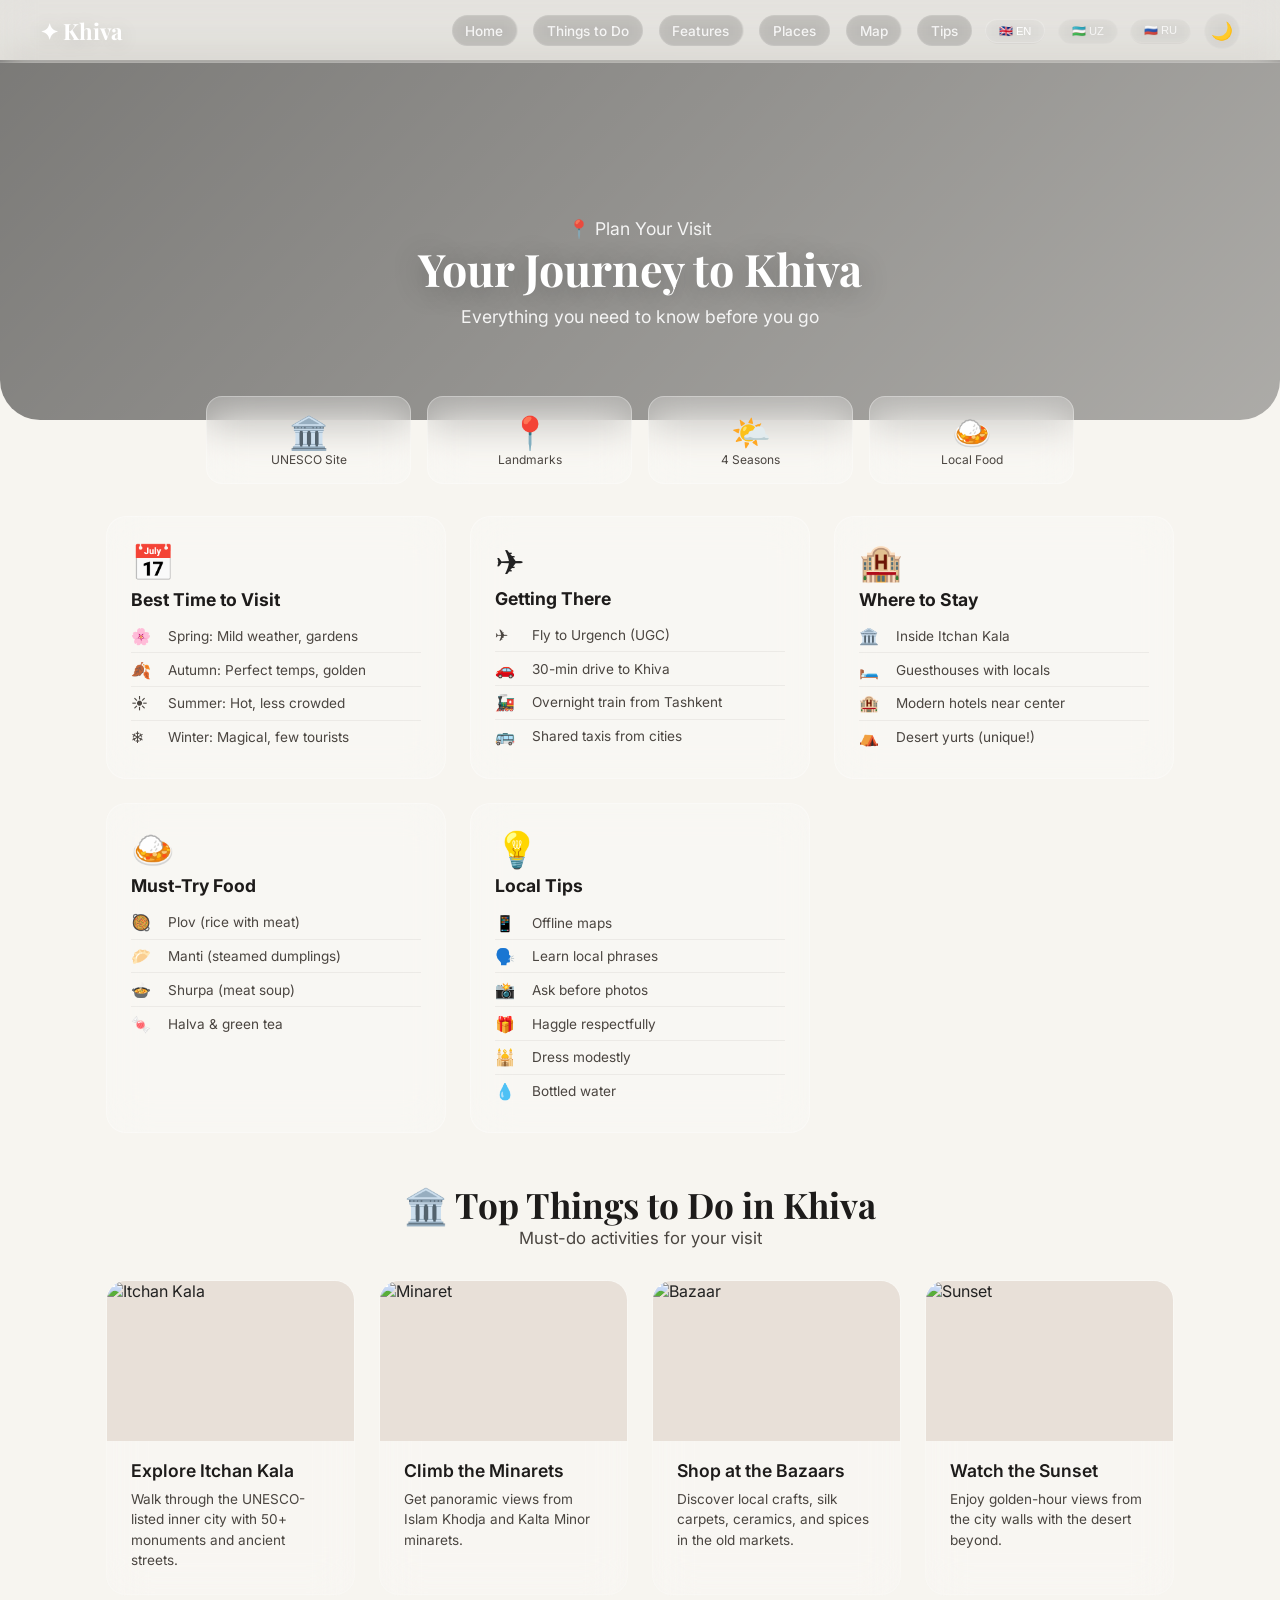
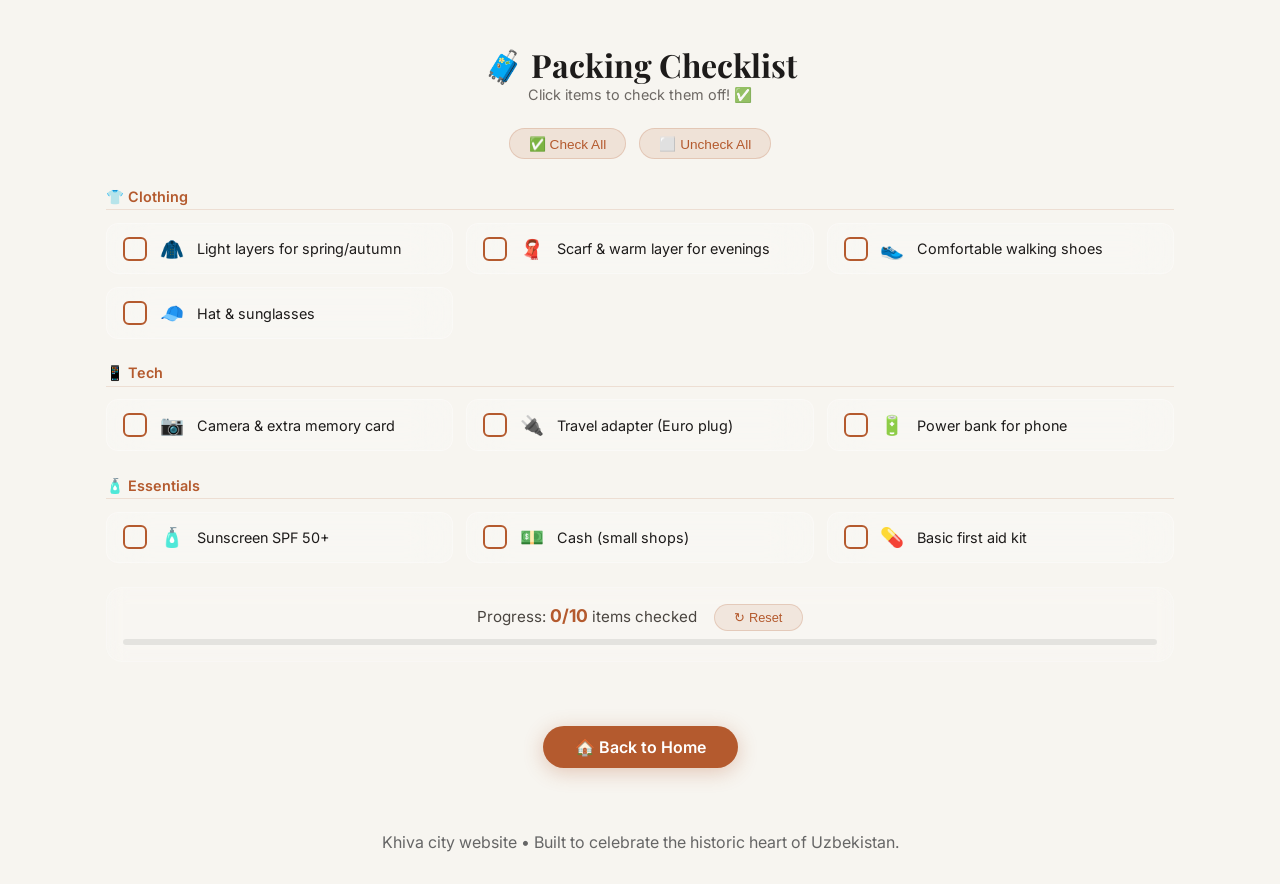
==== commit a6d85c33: "Add files via upload" ====
--- a/visit.html
+++ b/visit.html
@@ -4,9 +4,147 @@
   <meta charset="UTF-8" />
   <meta name="viewport" content="width=device-width, initial-scale=1.0" />
   <title>Plan Your Visit | Khiva</title>
-  <link rel="stylesheet" href="styles.css" />
+  <link rel="preconnect" href="https://fonts.googleapis.com" />
+  <link rel="preconnect" href="https://fonts.gstatic.com" crossorigin />
+  <link href="https://fonts.googleapis.com/css2?family=Inter:opsz,wght@14..32,300;14..32,400;14..32,500;14..32,600;14..32,700&family=Playfair+Display:ital,wght@0,500;0,600;0,700;1,600&display=swap" rel="stylesheet" />
   <style>
-    /* Visit page specific styles */
+    /* ===== RESET & BASE ===== */
+    * {
+      margin: 0;
+      padding: 0;
+      box-sizing: border-box;
+    }
+    body {
+      font-family: 'Inter', system-ui, -apple-system, sans-serif;
+      background: #f7f5f0;
+      color: #222;
+      transition: background 0.3s, color 0.3s;
+    }
+    body.dark-mode {
+      background: #121212;
+      color: #f0ece6;
+    }
+
+    /* ===== NAVIGATION (shared) ===== */
+    .site-nav {
+      position: fixed;
+      top: 0;
+      left: 0;
+      right: 0;
+      z-index: 1000;
+      padding: 0.8rem 2rem;
+      background: rgba(16, 15, 15, 0.08);
+      backdrop-filter: blur(16px);
+      border-bottom: 1px solid rgba(255,255,255,0.1);
+      transition: background 0.3s;
+    }
+    .site-nav .nav-inner {
+      max-width: 1200px;
+      margin: 0 auto;
+      display: flex;
+      justify-content: space-between;
+      align-items: center;
+    }
+    .logo {
+      font-family: 'Playfair Display', serif;
+      font-size: 1.4rem;
+      font-weight: 700;
+      color: white;
+      text-decoration: none;
+      text-shadow: 0 2px 20px rgba(0,0,0,0.2);
+    }
+    body.dark-mode .logo {
+      color: #f0ece6;
+    }
+    .nav-links {
+      display: flex;
+      gap: 1rem;
+      align-items: center;
+      flex-wrap: wrap;
+    }
+    .nav-links a {
+      color: rgba(255,255,255,0.85);
+      text-decoration: none;
+      font-size: 0.85rem;
+      font-weight: 500;
+      padding: 0.4rem 0.8rem;
+      border-radius: 60px;
+      background: rgba(27,25,25,0.12);
+      backdrop-filter: blur(8px);
+      border: 1px solid rgba(255,255,255,0.1);
+      transition: all 0.3s;
+    }
+    .nav-links a:hover {
+      color: #fff;
+      background: rgba(27,25,25,0.22);
+      border-color: rgba(255,255,255,0.18);
+    }
+    body.dark-mode .nav-links a {
+      color: rgba(255,255,255,0.7);
+      background: rgba(255,255,255,0.08);
+    }
+    body.dark-mode .nav-links a:hover {
+      color: #fff;
+      background: rgba(255,255,255,0.1);
+    }
+    .lang-btn {
+      background: rgba(255,255,255,0.06);
+      backdrop-filter: blur(8px);
+      border: 1px solid rgba(255,255,255,0.08);
+      border-radius: 60px;
+      padding: 0.3rem 0.8rem;
+      cursor: pointer;
+      font-size: 0.7rem;
+      transition: all 0.3s;
+      color: rgba(255,255,255,0.8);
+      font-weight: 500;
+    }
+    .lang-btn:hover {
+      background: rgba(255,255,255,0.15);
+      color: white;
+    }
+    .lang-btn.active {
+      background: rgba(255,255,255,0.15);
+      border-color: rgba(255,255,255,0.2);
+      color: white;
+    }
+    body.dark-mode .lang-btn {
+      color: rgba(255,255,255,0.6);
+      border-color: rgba(255,255,255,0.05);
+      background: rgba(255,255,255,0.03);
+    }
+    body.dark-mode .lang-btn.active {
+      background: rgba(255,255,255,0.1);
+      border-color: rgba(255,255,255,0.15);
+      color: white;
+    }
+    .dark-toggle {
+      background: rgba(255,255,255,0.06);
+      backdrop-filter: blur(8px);
+      border: 1px solid rgba(255,255,255,0.08);
+      border-radius: 50%;
+      width: 36px;
+      height: 36px;
+      cursor: pointer;
+      font-size: 1.1rem;
+      transition: all 0.3s;
+      color: white;
+    }
+    .dark-toggle:hover {
+      background: rgba(255,255,255,0.15);
+      transform: rotate(20deg);
+    }
+    body.dark-mode .dark-toggle {
+      background: rgba(255,255,255,0.03);
+      border-color: rgba(255,255,255,0.05);
+      color: rgba(255,255,255,0.6);
+    }
+    body.dark-mode .dark-toggle:hover {
+      background: rgba(255,255,255,0.1);
+      color: white;
+    }
+
+    /* ===== VISIT PAGE STYLES ===== */
     .visit-hero {
       position: relative;
       min-height: 40vh;
@@ -128,7 +266,99 @@
       min-width: 1.8rem;
     }
 
-    /* Checklist (same as before but using shared styles) */
+    /* Things to Do */
+    .things-section {
+      max-width: 1100px;
+      margin: 3rem auto;
+      padding: 0 1rem;
+    }
+    .things-section .section-title h2 {
+      font-family: 'Playfair Display', serif;
+      font-size: 2.2rem;
+      text-align: center;
+      color: #1d1b1a;
+    }
+    body.dark-mode .things-section .section-title h2 {
+      color: #f0ece6;
+    }
+    .things-section .section-title p {
+      text-align: center;
+      color: #4a4540;
+      font-size: 1.05rem;
+      margin-bottom: 2rem;
+    }
+    body.dark-mode .things-section .section-title p {
+      color: #c4c0ba;
+    }
+    .things-grid {
+      display: grid;
+      grid-template-columns: repeat(4, 1fr);
+      gap: 1.5rem;
+    }
+    .things-card {
+      background: rgba(255,255,255,0.15);
+      backdrop-filter: blur(20px);
+      border: 1px solid rgba(255,255,255,0.15);
+      border-radius: 20px;
+      overflow: hidden;
+      transition: all 0.4s cubic-bezier(0.16,1,0.2,1);
+      cursor: pointer;
+      height: 100%;
+      display: flex;
+      flex-direction: column;
+    }
+    body.dark-mode .things-card {
+      background: rgba(40,40,40,0.6);
+      border-color: rgba(255,255,255,0.05);
+    }
+    .things-card:hover {
+      transform: translateY(-6px);
+      box-shadow: 0 20px 48px rgba(0,0,0,0.08);
+    }
+    .things-image {
+      height: 160px;
+      overflow: hidden;
+      border-radius: 16px 16px 0 0;
+      background: #e8e0d8;
+      flex-shrink: 0;
+    }
+    .things-image img {
+      width: 100%;
+      height: 100%;
+      object-fit: cover;
+      display: block;
+    }
+    body.dark-mode .things-image {
+      background: #2a2a2a;
+    }
+    .things-content {
+      padding: 1.2rem 1.5rem 1.5rem;
+      flex: 1;
+      display: flex;
+      flex-direction: column;
+      gap: 0.3rem;
+    }
+    .things-content h3 {
+      font-size: 1.1rem;
+      font-weight: 600;
+      color: #1d1b1a;
+      margin-bottom: 0.2rem;
+    }
+    body.dark-mode .things-content h3 {
+      color: #f0ece6;
+    }
+    .things-content p {
+      color: #4a4540;
+      font-size: 0.85rem;
+      line-height: 1.5;
+      margin: 0;
+      flex: 1;
+    }
+    body.dark-mode .things-content p {
+      color: #c4c0ba;
+    }
+
+    /* Checklist */
     .checklist-section {
       max-width: 1100px;
       margin: 2rem auto;
@@ -332,29 +562,77 @@
       box-shadow: 0 8px 30px rgba(180,90,46,0.4);
     }
 
+    /* Back to top */
+    .back-to-top {
+      position: fixed;
+      bottom: 2rem;
+      right: 2rem;
+      background: #b45a2e;
+      color: white;
+      width: 48px;
+      height: 48px;
+      border-radius: 50%;
+      display: flex;
+      align-items: center;
+      justify-content: center;
+      text-decoration: none;
+      font-size: 1.4rem;
+      font-weight: 700;
+      box-shadow: 0 4px 20px rgba(180,90,46,0.3);
+      z-index: 999;
+      opacity: 0;
+      transform: translateY(20px);
+      transition: all 0.4s;
+      border: none;
+      cursor: pointer;
+    }
+    body.dark-mode .back-to-top {
+      background: #d48c6a;
+    }
+    .back-to-top.visible {
+      opacity: 1;
+      transform: translateY(0);
+    }
+    .back-to-top:hover {
+      transform: translateY(-4px) scale(1.05);
+    }
+
+    footer {
+      text-align: center;
+      padding: 2rem 1rem;
+      color: #666;
+    }
+    body.dark-mode footer {
+      color: #888;
+    }
+
     @media (max-width: 900px) {
       .visit-grid { grid-template-columns: repeat(2, 1fr); }
       .checklist-grid { grid-template-columns: repeat(2, 1fr); }
+      .things-grid { grid-template-columns: repeat(2, 1fr); }
     }
     @media (max-width: 600px) {
       .visit-grid { grid-template-columns: 1fr; }
       .checklist-grid { grid-template-columns: 1fr; }
+      .things-grid { grid-template-columns: 1fr; }
       .visit-stats { grid-template-columns: 1fr 1fr; }
       .visit-hero h1 { font-size: 2rem; }
+      .nav-links a { font-size: 0.7rem; padding: 0.2rem 0.5rem; }
     }
   </style>
 </head>
 <body>
-  <!-- ===== NAVIGATION (same as index.html) ===== -->
+  <!-- ===== NAVIGATION ===== -->
   <nav class="site-nav" aria-label="Primary">
     <div class="nav-inner">
       <a class="logo" href="index.html">✦ Khiva</a>
-      <div style="display: flex; align-items: center; gap: 1rem; flex-wrap: wrap;">
+      <div style="display: flex; align-items: center; gap: 0.8rem; flex-wrap: wrap;">
         <div class="nav-links">
           <a href="index.html" data-translate="home">Home</a>
           <a href="index.html#things" data-translate="things">Things to Do</a>
           <a href="index.html#features" data-translate="features">Features</a>
           <a href="index.html#places" data-translate="places">Places</a>
+          <a href="index.html#map" data-translate="map">Map</a>
           <a href="index.html#tips" data-translate="tips">Tips</a>
         </div>
         <button class="lang-btn active" data-lang="en">🇬🇧 EN</button>
@@ -368,9 +646,9 @@
   <!-- ===== HERO ===== -->
   <div class="visit-hero">
     <div>
-      <p class="eyebrow" id="visit-eyebrow">📍 Plan Your Visit</p>
-      <h1 id="visit-title">Your Journey to Khiva</h1>
-      <p id="visit-subtitle">Everything you need to know before you go</p>
+      <p class="eyebrow" id="visit-eyebrow" data-translate="visitEyebrow">📍 Plan Your Visit</p>
+      <h1 id="visit-title" data-translate="visitTitle">Your Journey to Khiva</h1>
+      <p id="visit-subtitle" data-translate="visitSubtitle">Everything you need to know before you go</p>
     </div>
   </div>
 
@@ -378,19 +656,19 @@
   <div class="visit-stats">
     <div class="visit-stat glass-shine">
       <div class="number">🏛️</div>
-      <div class="label" id="stat1">UNESCO Site</div>
+      <div class="label" data-translate="stat1">UNESCO Site</div>
     </div>
     <div class="visit-stat glass-shine">
       <div class="number">📍</div>
-      <div class="label" id="stat2">Landmarks</div>
+      <div class="label" data-translate="stat2">Landmarks</div>
     </div>
     <div class="visit-stat glass-shine">
       <div class="number">🌤️</div>
-      <div class="label" id="stat3">4 Seasons</div>
+      <div class="label" data-translate="stat3">4 Seasons</div>
     </div>
     <div class="visit-stat glass-shine">
       <div class="number">🍛</div>
-      <div class="label" id="stat4">Local Food</div>
+      <div class="label" data-translate="stat4">Local Food</div>
     </div>
   </div>
 
@@ -398,202 +676,525 @@
   <div class="visit-grid">
     <div class="visit-card glass-shine">
       <span class="card-icon">📅</span>
-      <h3 id="v1Title">Best Time to Visit</h3>
+      <h3 data-translate="v1Title">Best Time to Visit</h3>
       <ul>
-        <li><span class="emoji">🌸</span> <span id="v1a">Spring: Mild weather, gardens</span></li>
-        <li><span class="emoji">🍂</span> <span id="v1b">Autumn: Perfect temps, golden</span></li>
-        <li><span class="emoji">☀️</span> <span id="v1c">Summer: Hot, less crowded</span></li>
-        <li><span class="emoji">❄️</span> <span id="v1d">Winter: Magical, few tourists</span></li>
+        <li><span class="emoji">🌸</span> <span data-translate="v1a">Spring: Mild weather, gardens</span></li>
+        <li><span class="emoji">🍂</span> <span data-translate="v1b">Autumn: Perfect temps, golden</span></li>
+        <li><span class="emoji">☀️</span> <span data-translate="v1c">Summer: Hot, less crowded</span></li>
+        <li><span class="emoji">❄️</span> <span data-translate="v1d">Winter: Magical, few tourists</span></li>
       </ul>
     </div>
     <div class="visit-card glass-shine">
       <span class="card-icon">✈️</span>
-      <h3 id="v2Title">Getting There</h3>
+      <h3 data-translate="v2Title">Getting There</h3>
       <ul>
-        <li><span class="emoji">✈️</span> <span id="v2a">Fly to Urgench (UGC)</span></li>
-        <li><span class="emoji">🚗</span> <span id="v2b">30-min drive to Khiva</span></li>
-        <li><span class="emoji">🚂</span> <span id="v2c">Overnight train from Tashkent</span></li>
-        <li><span class="emoji">🚌</span> <span id="v2d">Shared taxis from cities</span></li>
+        <li><span class="emoji">✈️</span> <span data-translate="v2a">Fly to Urgench (UGC)</span></li>
+        <li><span class="emoji">🚗</span> <span data-translate="v2b">30-min drive to Khiva</span></li>
+        <li><span class="emoji">🚂</span> <span data-translate="v2c">Overnight train from Tashkent</span></li>
+        <li><span class="emoji">🚌</span> <span data-translate="v2d">Shared taxis from cities</span></li>
       </ul>
     </div>
     <div class="visit-card glass-shine">
       <span class="card-icon">🏨</span>
-      <h3 id="v3Title">Where to Stay</h3>
+      <h3 data-translate="v3Title">Where to Stay</h3>
       <ul>
-        <li><span class="emoji">🏛️</span> <span id="v3a">Inside Itchan Kala</span></li>
-        <li><span class="emoji">🛏️</span> <span id="v3b">Guesthouses with locals</span></li>
-        <li><span class="emoji">🏨</span> <span id="v3c">Modern hotels near center</span></li>
-        <li><span class="emoji">⛺</span> <span id="v3d">Desert yurts (unique!)</span></li>
+        <li><span class="emoji">🏛️</span> <span data-translate="v3a">Inside Itchan Kala</span></li>
+        <li><span class="emoji">🛏️</span> <span data-translate="v3b">Guesthouses with locals</span></li>
+        <li><span class="emoji">🏨</span> <span data-translate="v3c">Modern hotels near center</span></li>
+        <li><span class="emoji">⛺</span> <span data-translate="v3d">Desert yurts (unique!)</span></li>
       </ul>
     </div>
     <div class="visit-card glass-shine">
       <span class="card-icon">🍛</span>
-      <h3 id="v4Title">Must-Try Food</h3>
+      <h3 data-translate="v4Title">Must-Try Food</h3>
       <ul>
-        <li><span class="emoji">🥘</span> <span id="v4a">Plov (rice with meat)</span></li>
-        <li><span class="emoji">🥟</span> <span id="v4b">Manti (steamed dumplings)</span></li>
-        <li><span class="emoji">🍲</span> <span id="v4c">Shurpa (meat soup)</span></li>
-        <li><span class="emoji">🍬</span> <span id="v4d">Halva & green tea</span></li>
+        <li><span class="emoji">🥘</span> <span data-translate="v4a">Plov (rice with meat)</span></li>
+        <li><span class="emoji">🥟</span> <span data-translate="v4b">Manti (steamed dumplings)</span></li>
+        <li><span class="emoji">🍲</span> <span data-translate="v4c">Shurpa (meat soup)</span></li>
+        <li><span class="emoji">🍬</span> <span data-translate="v4d">Halva & green tea</span></li>
       </ul>
     </div>
     <div class="visit-card glass-shine">
       <span class="card-icon">💡</span>
-      <h3 id="v5Title">Local Tips</h3>
+      <h3 data-translate="v5Title">Local Tips</h3>
       <ul>
-        <li><span class="emoji">📱</span> <span id="v5a">Offline maps</span></li>
-        <li><span class="emoji">🗣️</span> <span id="v5b">Learn local phrases</span></li>
-        <li><span class="emoji">📸</span> <span id="v5c">Ask before photos</span></li>
-        <li><span class="emoji">🎁</span> <span id="v5d">Haggle respectfully</span></li>
-        <li><span class="emoji">🕌</span> <span id="v5e">Dress modestly</span></li>
-        <li><span class="emoji">💧</span> <span id="v5f">Bottled water</span></li>
+        <li><span class="emoji">📱</span> <span data-translate="v5a">Offline maps</span></li>
+        <li><span class="emoji">🗣️</span> <span data-translate="v5b">Learn local phrases</span></li>
+        <li><span class="emoji">📸</span> <span data-translate="v5c">Ask before photos</span></li>
+        <li><span class="emoji">🎁</span> <span data-translate="v5d">Haggle respectfully</span></li>
+        <li><span class="emoji">🕌</span> <span data-translate="v5e">Dress modestly</span></li>
+        <li><span class="emoji">💧</span> <span data-translate="v5f">Bottled water</span></li>
       </ul>
     </div>
   </div>
+
+  <!-- ===== TOP THINGS TO DO ===== -->
+  <section class="things-section">
+    <div class="section-title">
+      <h2 data-translate="thingsToDoTitle">🏛️ Top Things to Do in Khiva</h2>
+      <p data-translate="thingsToDoSub">Must-do activities for your visit</p>
+    </div>
+    <div class="things-grid">
+      <div class="things-card reveal glass-shine">
+        <div class="things-image">
+          <img src="https://picsum.photos/seed/itchan/600/400" alt="Itchan Kala" loading="lazy" />
+        </div>
+        <div class="things-content">
+          <h3 data-translate="thing1Title">Explore Itchan Kala</h3>
+          <p data-translate="thing1Text">Walk through the UNESCO-listed inner city with 50+ monuments and ancient streets.</p>
+        </div>
+      </div>
+      <div class="things-card reveal glass-shine">
+        <div class="things-image">
+          <img src="https://picsum.photos/seed/minaret/600/400" alt="Minaret" loading="lazy" />
+        </div>
+        <div class="things-content">
+          <h3 data-translate="thing2Title">Climb the Minarets</h3>
+          <p data-translate="thing2Text">Get panoramic views from Islam Khodja and Kalta Minor minarets.</p>
+        </div>
+      </div>
+      <div class="things-card reveal glass-shine">
+        <div class="things-image">
+          <img src="https://picsum.photos/seed/bazaar/600/400" alt="Bazaar" loading="lazy" />
+        </div>
+        <div class="things-content">
+          <h3 data-translate="thing3Title">Shop at the Bazaars</h3>
+          <p data-translate="thing3Text">Discover local crafts, silk carpets, ceramics, and spices in the old markets.</p>
+        </div>
+      </div>
+      <div class="things-card reveal glass-shine">
+        <div class="things-image">
+          <img src="https://picsum.photos/seed/sunset/600/400" alt="Sunset" loading="lazy" />
+        </div>
+        <div class="things-content">
+          <h3 data-translate="thing4Title">Watch the Sunset</h3>
+          <p data-translate="thing4Text">Enjoy golden-hour views from the city walls with the desert beyond.</p>
+        </div>
+      </div>
+    </div>
+  </section>
 
   <!-- ===== CHECKLIST ===== -->
   <section class="checklist-section">
     <div class="section-title">
-      <h2 id="checklistTitle">🧳 Packing Checklist</h2>
-      <p id="checklistSub">Click items to check them off! ✅</p>
+      <h2 data-translate="checklistTitle">🧳 Packing Checklist</h2>
+      <p data-translate="checklistSub">Click items to check them off! ✅</p>
     </div>
     <div class="checklist-controls">
-      <button class="checklist-control" id="checkAllBtn">✅ Check All</button>
-      <button class="checklist-control" id="uncheckAllBtn">⬜ Uncheck All</button>
+      <button class="checklist-control" id="checkAllBtn" data-translate="checkAll">✅ Check All</button>
+      <button class="checklist-control" id="uncheckAllBtn" data-translate="uncheckAll">⬜ Uncheck All</button>
     </div>
     <div class="checklist-grid" id="checklistGrid"></div>
     <div class="checklist-progress">
-      <div class="progress-text">Progress: <strong id="progressCount">0/10</strong> items checked <button class="reset-checklist" id="resetChecklist">↻ Reset</button></div>
+      <div class="progress-text">
+        <span data-translate="progress">Progress:</span> <strong id="progressCount">0/10</strong> <span data-translate="itemsChecked">items checked</span>
+        <button class="reset-checklist" id="resetChecklist" data-translate="reset">↻ Reset</button>
+      </div>
       <div class="progress-bar"><div class="progress-fill" id="progressFill"></div></div>
     </div>
   </section>
 
   <!-- ===== BACK TO HOME ===== -->
   <div class="visit-cta">
-    <a href="index.html" class="back-home">🏠 Back to Home</a>
+    <a href="index.html" class="back-home" data-translate="backHome">🏠 Back to Home</a>
   </div>
 
   <!-- ===== FOOTER ===== -->
   <footer>
-    <p id="footer-text">Khiva city website • Built to celebrate the historic heart of Uzbekistan.</p>
+    <p data-translate="footer">Khiva city website • Built to celebrate the historic heart of Uzbekistan.</p>
   </footer>
 
   <!-- ===== BACK TO TOP ===== -->
   <a href="#" class="back-to-top" aria-label="Back to top">↑</a>
 
-  <script src="script.js"></script>
+  <!-- ===== JAVASCRIPT ===== -->
   <script>
-    // ===== VISIT PAGE SPECIFIC CHECKLIST =====
+    // =============================================
+    // 1. TRANSLATIONS
+    // =============================================
+    var translations = {
+      en: {
+        home: 'Home', things: 'Things to Do', features: 'Features', places: 'Places', map: 'Map', tips: 'Tips',
+        visitEyebrow: '📍 Plan Your Visit',
+        visitTitle: 'Your Journey to Khiva',
+        visitSubtitle: 'Everything you need to know before you go',
+        stat1: 'UNESCO Site',
+        stat2: 'Landmarks',
+        stat3: '4 Seasons',
+        stat4: 'Local Food',
+        v1Title: 'Best Time to Visit',
+        v1a: 'Spring: Mild weather, gardens',
+        v1b: 'Autumn: Perfect temps, golden',
+        v1c: 'Summer: Hot, less crowded',
+        v1d: 'Winter: Magical, few tourists',
+        v2Title: 'Getting There',
+        v2a: 'Fly to Urgench (UGC)',
+        v2b: '30-min drive to Khiva',
+        v2c: 'Overnight train from Tashkent',
+        v2d: 'Shared taxis from cities',
+        v3Title: 'Where to Stay',
+        v3a: 'Inside Itchan Kala',
+        v3b: 'Guesthouses with locals',
+        v3c: 'Modern hotels near center',
+        v3d: 'Desert yurts (unique!)',
+        v4Title: 'Must-Try Food',
+        v4a: 'Plov (rice with meat)',
+        v4b: 'Manti (steamed dumplings)',
+        v4c: 'Shurpa (meat soup)',
+        v4d: 'Halva & green tea',
+        v5Title: 'Local Tips',
+        v5a: 'Offline maps',
+        v5b: 'Learn local phrases',
+        v5c: 'Ask before photos',
+        v5d: 'Haggle respectfully',
+        v5e: 'Dress modestly',
+        v5f: 'Bottled water',
+        thingsToDoTitle: '🏛️ Top Things to Do in Khiva',
+        thingsToDoSub: 'Must-do activities for your visit',
+        thing1Title: 'Explore Itchan Kala',
+        thing1Text: 'Walk through the UNESCO-listed inner city with 50+ monuments and ancient streets.',
+        thing2Title: 'Climb the Minarets',
+        thing2Text: 'Get panoramic views from Islam Khodja and Kalta Minor minarets.',
+        thing3Title: 'Shop at the Bazaars',
+        thing3Text: 'Discover local crafts, silk carpets, ceramics, and spices in the old markets.',
+        thing4Title: 'Watch the Sunset',
+        thing4Text: 'Enjoy golden-hour views from the city walls with the desert beyond.',
+        checklistTitle: '🧳 Packing Checklist',
+        checklistSub: 'Click items to check them off! ✅',
+        checkAll: '✅ Check All',
+        uncheckAll: '⬜ Uncheck All',
+        progress: 'Progress:',
+        itemsChecked: 'items checked',
+        reset: '↻ Reset',
+        backHome: '🏠 Back to Home',
+        footer: 'Khiva city website • Built to celebrate the historic heart of Uzbekistan.'
+      },
+      uz: {
+        home: 'Bosh sahifa', things: 'Qiladigan ishlar', features: 'Xususiyatlar', places: 'Joylar', map: 'Xarita', tips: 'Maslahatlar',
+        visitEyebrow: '📍 Sayohatni rejalashtiring',
+        visitTitle: 'Xivaga sayohatingiz',
+        visitSubtitle: 'Sayohatdan oldin bilishingiz kerak bo\'lgan hamma narsa',
+        stat1: 'UNESCO joyi',
+        stat2: 'Diqqatga sazovor joylar',
+        stat3: '4 mavsum',
+        stat4: 'Mahalliy taomlar',
+        v1Title: 'Tashrif uchun eng yaxshi vaqt',
+        v1a: 'Bahor: Yumshoq ob-havo, bog\'lar',
+        v1b: 'Kuz: Ideal harorat, oltin',
+        v1c: 'Yoz: Issiq, kam olomon',
+        v1d: 'Qish: Sehrli, sayyohlar kam',
+        v2Title: 'Qanday borish',
+        v2a: 'Urganchga uchish (UGC)',
+        v2b: 'Xivaga 30 daqiqa',
+        v2c: 'Toshkentdan tungi poyezd',
+        v2d: 'Yaqin shaharlardan taksilar',
+        v3Title: 'Qayerda qolish',
+        v3a: 'Ichan Qal\'a ichida',
+        v3b: 'Mahalliy oilalar bilan',
+        v3c: 'Markazdagi mehmonxonalar',
+        v3d: 'Cho\'l o\'tovlari (noyob!)',
+        v4Title: 'Tatib ko\'rish kerak',
+        v4a: 'Plov (go\'sht bilan)',
+        v4b: 'Manti (bug\'langan)',
+        v4c: 'Shurpa (go\'shtli)',
+        v4d: 'Halva va ko\'k choy',
+        v5Title: 'Mahalliy maslahatlar',
+        v5a: 'Offline xaritalar',
+        v5b: 'Mahalliy iboralar',
+        v5c: 'Suratga olishdan oldin ruxsat',
+        v5d: 'Hurmat bilan savdolashing',
+        v5e: 'Odobli kiyining',
+        v5f: 'Shisha suv',
+        thingsToDoTitle: '🏛️ Xivada qilinadigan eng yaxshi ishlar',
+        thingsToDoSub: 'Sayohatingiz davomida bajarish kerak bo\'lgan ishlar',
+        thing1Title: 'Ichan Qal\'ani kashf eting',
+        thing1Text: '50+ yodgorlik va qadimiy ko\'chalarga ega UNESCO ro\'yxatidagi ichki shaharni sayr qiling.',
+        thing2Title: 'Minoralarga chiqing',
+        thing2Text: 'Islom Xo\'ja va Kalta minor minoralaridan panoramik manzaralarga ega bo\'ling.',
+        thing3Title: 'Bozorlarda xarid qiling',
+        thing3Text: 'Eski bozorlarda mahalliy hunarmandchilik, ipak gilamlar, sopol buyumlar va ziravorlarni kashf eting.',
+        thing4Title: 'Quyosh botishini tomosha qiling',
+        thing4Text: 'Cho\'l ortidagi shahar devorlaridan oltin soat manzaralaridan zavqlaning.',
+        checklistTitle: '🧳 Narsalar ro\'yxati',
+        checklistSub: 'Belgilash uchun bosing! ✅',
+        checkAll: '✅ Hammasini belgilash',
+        uncheckAll: '⬜ Hammasini olib tashlash',
+        progress: 'Jarayon:',
+        itemsChecked: 'ta belgilangan',
+        reset: '↻ Qayta tiklash',
+        backHome: '🏠 Bosh sahifaga',
+        footer: 'Xiva shahri sayti • O\'zbekistonning tarixiy yuragi sharafiga yaratilgan.'
+      },
+      ru: {
+        home: 'Главная', things: 'Чем заняться', features: 'Особенности', places: 'Места', map: 'Карта', tips: 'Советы',
+        visitEyebrow: '📍 Спланируйте поездку',
+        visitTitle: 'Ваше путешествие в Хиву',
+        visitSubtitle: 'Всё, что нужно знать перед поездкой',
+        stat1: 'Объект ЮНЕСКО',
+        stat2: 'Достопримечательности',
+        stat3: '4 сезона',
+        stat4: 'Местная еда',
+        v1Title: 'Лучшее время',
+        v1a: 'Весна: Мягкая погода, сады',
+        v1b: 'Осень: Идеальная температура',
+        v1c: 'Лето: Жарко, меньше людей',
+        v1d: 'Зима: Волшебно, мало туристов',
+        v2Title: 'Как добраться',
+        v2a: 'Лететь в Ургенч (UGC)',
+        v2b: '30 минут до Хивы',
+        v2c: 'Ночной поезд из Ташкента',
+        v2d: 'Такси из городов',
+        v3Title: 'Где остановиться',
+        v3a: 'Внутри Ичан-Калы',
+        v3b: 'Гостевые дома',
+        v3c: 'Отели у центра',
+        v3d: 'Пустынные юрты!',
+        v4Title: 'Что попробовать',
+        v4a: 'Плов (с мясом)',
+        v4b: 'Манты (паровые)',
+        v4c: 'Шурпа (суп)',
+        v4d: 'Халва и чай',
+        v5Title: 'Местные советы',
+        v5a: 'Офлайн-карты',
+        v5b: 'Местные фразы',
+        v5c: 'Спрашивайте разрешение',
+        v5d: 'Торгуйтесь',
+        v5e: 'Скромная одежда',
+        v5f: 'Бутилированная вода',
+        thingsToDoTitle: '🏛️ Лучшие занятия в Хиве',
+        thingsToDoSub: 'Обязательные занятия во время вашего визита',
+        thing1Title: 'Исследуйте Ичан-Калу',
+        thing1Text: 'Прогуляйтесь по внесённому в список ЮНЕСКО внутреннему городу с более чем 50 памятниками и древними улицами.',
+        thing2Title: 'Поднимитесь на минареты',
+        thing2Text: 'Получите панорамные виды с минаретов Ислам-Ходжа и Кальта-Минар.',
+        thing3Title: 'Посетите базары',
+        thing3Text: 'Откройте для себя местные ремёсла, шёлковые ковры, керамику и специи на старых рынках.',
+        thing4Title: 'Посмотрите закат',
+        thing4Text: 'Насладитесь видами в золотой час со стен города на фоне пустыни.',
+        checklistTitle: '🧳 Список вещей',
+        checklistSub: 'Нажимайте, чтобы отметить! ✅',
+        checkAll: '✅ Отметить все',
+        uncheckAll: '⬜ Снять все',
+        progress: 'Прогресс:',
+        itemsChecked: 'отмечено',
+        reset: '↻ Сбросить',
+        backHome: '🏠 На главную',
+        footer: 'Веб-сайт города Хивы • Создан в честь исторического сердца Узбекистана.'
+      }
+    };
+
+    // =============================================
+    // 2. CHECKLIST DATA
+    // =============================================
+    var checklistData = [
+      { id: 'item1', emoji: '🧥', category: 'clothing' },
+      { id: 'item2', emoji: '🧣', category: 'clothing' },
+      { id: 'item3', emoji: '👟', category: 'clothing' },
+      { id: 'item4', emoji: '🧢', category: 'clothing' },
+      { id: 'item5', emoji: '📷', category: 'tech' },
+      { id: 'item6', emoji: '🔌', category: 'tech' },
+      { id: 'item7', emoji: '🔋', category: 'tech' },
+      { id: 'item8', emoji: '🧴', category: 'essentials' },
+      { id: 'item9', emoji: '💵', category: 'essentials' },
+      { id: 'item10', emoji: '💊', category: 'essentials' }
+    ];
+
+    var checklistTexts = {
+      en: [
+        'Light layers for spring/autumn',
+        'Scarf & warm layer for evenings',
+        'Comfortable walking shoes',
+        'Hat & sunglasses',
+        'Camera & extra memory card',
+        'Travel adapter (Euro plug)',
+        'Power bank for phone',
+        'Sunscreen SPF 50+',
+        'Cash (small shops)',
+        'Basic first aid kit'
+      ],
+      uz: [
+        'Bahor/kuz uchun engil kiyimlar',
+        'Kechqurun uchun sharf va issiq kiyim',
+        'Qulay yurish poyabzali',
+        'Shlyapa va quyosh ko\'zoynagi',
+        'Kamera va qo\'shimcha xotira kartasi',
+        'Sayohat adapteri (Euro vilka)',
+        'Telefon uchun quvvat banki',
+        'Quyosh kremi SPF 50+',
+        'Naqd pul (kichik do\'konlar)',
+        'Birinchi yordam to\'plami'
+      ],
+      ru: [
+        'Лёгкие слои для весны/осени',
+        'Шарф и тёплый слой для вечера',
+        'Удобная обувь для ходьбы',
+        'Шляпа и солнцезащитные очки',
+        'Камера и доп. карта памяти',
+        'Адаптер для розетки (Euro)',
+        'Пауэрбанк для телефона',
+        'Солнцезащитный крем SPF 50+',
+        'Наличные (маленькие магазины)',
+        'Аптечка первой помощи'
+      ]
+    };
+
+    // =============================================
+    // 3. LANGUAGE SWITCHER
+    // =============================================
+    var currentLang = localStorage.getItem('language') || 'en';
+
+    function setLanguage(lang) {
+      currentLang = lang;
+      localStorage.setItem('language', lang);
+
+      // Update active button
+      document.querySelectorAll('.lang-btn').forEach(function(btn) {
+        btn.classList.remove('active');
+        if (btn.dataset.lang === lang) {
+          btn.classList.add('active');
+        }
+      });
+
+      var t = translations[lang] || translations.en;
+
+      // Update all data-translate elements
+      document.querySelectorAll('[data-translate]').forEach(function(el) {
+        var key = el.getAttribute('data-translate');
+        if (t[key]) {
+          el.textContent = t[key];
+        }
+      });
+
+      // Update the checklist
+      renderChecklist(lang);
+    }
+
+    // =============================================
+    // 4. CHECKLIST FUNCTIONS
+    // =============================================
+    var checkedState = {};
+    var stored = localStorage.getItem('visitChecklistState');
+    if (stored) {
+      try { checkedState = JSON.parse(stored); } catch(e) { checkedState = {}; }
+    }
+
+    function renderChecklist(lang) {
+      var grid = document.getElementById('checklistGrid');
+      if (!grid) return;
+
+      var texts = checklistTexts[lang] || checklistTexts.en;
+      grid.innerHTML = '';
+
+      var categories = [
+        { id: 'clothing', label: getCategoryLabel(lang, 'clothing') },
+        { id: 'tech', label: getCategoryLabel(lang, 'tech') },
+        { id: 'essentials', label: getCategoryLabel(lang, 'essentials') }
+      ];
+
+      categories.forEach(function(cat) {
+        var header = document.createElement('div');
+        header.className = 'category-header';
+        header.style.cssText = 'grid-column: 1 / -1; font-weight: 600; color: #b45a2e; font-size: 0.9rem; padding: 0.5rem 0 0.2rem 0; border-bottom: 1px solid rgba(180,90,46,0.15); margin-top: 0.3rem;';
+        if (document.body.classList.contains('dark-mode')) {
+          header.style.color = '#d48c6a';
+          header.style.borderBottomColor = 'rgba(212,140,106,0.2)';
+        }
+        header.textContent = cat.label;
+        grid.appendChild(header);
+
+        checklistData.forEach(function(item, index) {
+          if (item.category === cat.id) {
+            var div = document.createElement('div');
+            var isChecked = checkedState[item.id] === true;
+            div.className = 'checklist-item' + (isChecked ? ' checked' : '');
+            div.dataset.id = item.id;
+            div.innerHTML = '<div class="check-box">' + (isChecked ? '✓' : '') + '</div><span class="check-emoji">' + item.emoji + '</span><span class="check-text">' + texts[index] + '</span>';
+            div.addEventListener('click', function() { toggleCheck(item.id, lang); });
+            grid.appendChild(div);
+          }
+        });
+      });
+
+      updateProgress();
+    }
+
+    function getCategoryLabel(lang, category) {
+      var labels = {
+        en: { clothing: '👕 Clothing', tech: '📱 Tech', essentials: '🧴 Essentials' },
+        uz: { clothing: '👕 Kiyimlar', tech: '📱 Texnika', essentials: '🧴 Zarur narsalar' },
+        ru: { clothing: '👕 Одежда', tech: '📱 Техника', essentials: '🧴 Необходимое' }
+      };
+      return (labels[lang] || labels.en)[category];
+    }
+
+    function toggleCheck(id, lang) {
+      if (checkedState[id]) {
+        delete checkedState[id];
+      } else {
+        checkedState[id] = true;
+      }
+      localStorage.setItem('visitChecklistState', JSON.stringify(checkedState));
+      renderChecklist(lang || currentLang);
+    }
+
+    function updateProgress() {
+      var total = checklistData.length;
+      var checked = Object.keys(checkedState).filter(function(k) { return checkedState[k] === true; }).length;
+      document.getElementById('progressCount').textContent = checked + '/' + total;
+      document.getElementById('progressFill').style.width = (checked / total) * 100 + '%';
+    }
+
+    // =============================================
+    // 5. DARK MODE
+    // =============================================
     document.addEventListener('DOMContentLoaded', function() {
-      var checklistData = [
-        { id: 'item1', emoji: '🧥', category: 'clothing', textKey: 'c1' },
-        { id: 'item2', emoji: '🧣', category: 'clothing', textKey: 'c2' },
-        { id: 'item3', emoji: '👟', category: 'clothing', textKey: 'c3' },
-        { id: 'item4', emoji: '🧢', category: 'clothing', textKey: 'c4' },
-        { id: 'item5', emoji: '📷', category: 'tech', textKey: 'c5' },
-        { id: 'item6', emoji: '🔌', category: 'tech', textKey: 'c6' },
-        { id: 'item7', emoji: '🔋', category: 'tech', textKey: 'c7' },
-        { id: 'item8', emoji: '🧴', category: 'essentials', textKey: 'c8' },
-        { id: 'item9', emoji: '💵', category: 'essentials', textKey: 'c9' },
-        { id: 'item10', emoji: '💊', category: 'essentials', textKey: 'c10' }
-      ];
-
-      var checklistTexts = {
-        en: [
-          'Light layers for spring/autumn',
-          'Scarf & warm layer for evenings',
-          'Comfortable walking shoes',
-          'Hat & sunglasses',
-          'Camera & extra memory card',
-          'Travel adapter (Euro plug)',
-          'Power bank for phone',
-          'Sunscreen SPF 50+',
-          'Cash (small shops)',
-          'Basic first aid kit'
-        ],
-        uz: [
-          'Bahor/kuz uchun engil kiyimlar',
-          'Kechqurun uchun sharf va issiq kiyim',
-          'Qulay yurish poyabzali',
-          'Shlyapa va quyosh ko\'zoynagi',
-          'Kamera va qo\'shimcha xotira kartasi',
-          'Sayohat adapteri (Euro vilka)',
-          'Telefon uchun quvvat banki',
-          'Quyosh kremi SPF 50+',
-          'Naqd pul (kichik do\'konlar)',
-          'Birinchi yordam to\'plami'
-        ],
-        ru: [
-          'Лёгкие слои для весны/осени',
-          'Шарф и тёплый слой для вечера',
-          'Удобная обувь для ходьбы',
-          'Шляпа и солнцезащитные очки',
-          'Камера и доп. карта памяти',
-          'Адаптер для розетки (Euro)',
-          'Пауэрбанк для телефона',
-          'Солнцезащитный крем SPF 50+',
-          'Наличные (маленькие магазины)',
-          'Аптечка первой помощи'
-        ]
-      };
-
-      var currentLang = localStorage.getItem('language') || 'en';
-      var stored = localStorage.getItem('visitChecklistState');
-      var checkedState = {};
-      if (stored) {
-        try { checkedState = JSON.parse(stored); } catch(e) { checkedState = {}; }
+      var darkToggle = document.getElementById('darkToggle');
+      if (darkToggle) {
+        var darkIcon = darkToggle.querySelector('.dark-icon');
+        if (localStorage.getItem('darkMode') === 'true') {
+          document.body.classList.add('dark-mode');
+          darkToggle.classList.add('active');
+          if (darkIcon) darkIcon.textContent = '☀️';
+        }
+        darkToggle.addEventListener('click', function() {
+          document.body.classList.toggle('dark-mode');
+          darkToggle.classList.toggle('active');
+          if (document.body.classList.contains('dark-mode')) {
+            if (darkIcon) darkIcon.textContent = '☀️';
+            localStorage.setItem('darkMode', 'true');
+          } else {
+            if (darkIcon) darkIcon.textContent = '🌙';
+            localStorage.setItem('darkMode', 'false');
+          }
+          renderChecklist(currentLang);
+        });
       }
-
-      function renderChecklist(lang) {
-        var grid = document.getElementById('checklistGrid');
-        var texts = checklistTexts[lang] || checklistTexts.en;
-        grid.innerHTML = '';
-        var categories = [
-          { id: 'clothing', label: (lang === 'en' ? '👕 Clothing' : lang === 'uz' ? '👕 Kiyimlar' : '👕 Одежда') },
-          { id: 'tech', label: (lang === 'en' ? '📱 Tech' : lang === 'uz' ? '📱 Texnika' : '📱 Техника') },
-          { id: 'essentials', label: (lang === 'en' ? '🧴 Essentials' : lang === 'uz' ? '🧴 Zarur narsalar' : '🧴 Необходимое') }
-        ];
-        categories.forEach(function(cat) {
-          var header = document.createElement('div');
-          header.className = 'category-header';
-          header.style.cssText = 'grid-column: 1 / -1; font-weight: 600; color: #b45a2e; font-size: 0.9rem; padding: 0.5rem 0 0.2rem 0; border-bottom: 1px solid rgba(180,90,46,0.15); margin-top: 0.3rem;';
-          if (document.body.classList.contains('dark-mode')) {
-            header.style.color = '#d48c6a';
-            header.style.borderBottomColor = 'rgba(212,140,106,0.2)';
+    });
+
+    // =============================================
+    // 6. BACK TO TOP
+    // =============================================
+    document.addEventListener('DOMContentLoaded', function() {
+      var backToTop = document.querySelector('.back-to-top');
+      if (backToTop) {
+        window.addEventListener('scroll', function() {
+          if (window.scrollY > 300) {
+            backToTop.classList.add('visible');
+          } else {
+            backToTop.classList.remove('visible');
           }
-          header.textContent = cat.label;
-          grid.appendChild(header);
-          checklistData.forEach(function(item, index) {
-            if (item.category === cat.id) {
-              var div = document.createElement('div');
-              var isChecked = checkedState[item.id] === true;
-              div.className = 'checklist-item' + (isChecked ? ' checked' : '');
-              div.dataset.id = item.id;
-              div.innerHTML = '<div class="check-box">' + (isChecked ? '✓' : '') + '</div><span class="check-emoji">' + item.emoji + '</span><span class="check-text">' + texts[index] + '</span>';
-              div.addEventListener('click', function() { toggleCheck(item.id); });
-              grid.appendChild(div);
-            }
-          });
         });
-        updateProgress();
+        backToTop.addEventListener('click', function(e) {
+          e.preventDefault();
+          window.scrollTo({ top: 0, behavior: 'smooth' });
+        });
       }
-
-      function toggleCheck(id) {
-        if (checkedState[id]) {
-          delete checkedState[id];
-        } else {
-          checkedState[id] = true;
-        }
-        localStorage.setItem('visitChecklistState', JSON.stringify(checkedState));
-        renderChecklist(currentLang);
-      }
-
-      function updateProgress() {
-        var total = checklistData.length;
-        var checked = Object.keys(checkedState).filter(function(k) { return checkedState[k] === true; }).length;
-        document.getElementById('progressCount').textContent = checked + '/' + total;
-        document.getElementById('progressFill').style.width = (checked/total)*100 + '%';
-      }
-
+    });
+
+    // =============================================
+    // 7. CHECKLIST EVENT LISTENERS
+    // =============================================
+    document.addEventListener('DOMContentLoaded', function() {
       document.getElementById('checkAllBtn').addEventListener('click', function() {
         checklistData.forEach(function(item) { checkedState[item.id] = true; });
         localStorage.setItem('visitChecklistState', JSON.stringify(checkedState));
@@ -614,26 +1215,86 @@
         }
       });
 
-      // Listen for language changes from the main script (it updates data-translate, but we need to re-render checklist)
-      // We'll re-render when language changes via mutation observer or by hooking into the global setLanguage?
-      // For simplicity, we can re-render on storage change or by checking language from localStorage periodically.
-      // Since the main script saves language to localStorage, we can observe that.
-      window.addEventListener('storage', function(e) {
-        if (e.key === 'language') {
-          currentLang = e.newValue || 'en';
-          renderChecklist(currentLang);
-        }
-      });
-
-      // Also re-render when dark mode changes (for colors)
-      var observer = new MutationObserver(function() {
-        renderChecklist(currentLang);
-      });
-      observer.observe(document.body, { attributes: true, attributeFilter: ['class'] });
-
       // Initial render
       renderChecklist(currentLang);
     });
+
+    // =============================================
+    // 8. LANGUAGE SWITCHER - EVENT LISTENERS
+    // =============================================
+    document.addEventListener('DOMContentLoaded', function() {
+      var langBtns = document.querySelectorAll('.lang-btn');
+
+      langBtns.forEach(function(btn) {
+        btn.addEventListener('click', function() {
+          setLanguage(this.dataset.lang);
+        });
+      });
+
+      // Set initial active state
+      langBtns.forEach(function(btn) {
+        btn.classList.remove('active');
+        if (btn.dataset.lang === currentLang) {
+          btn.classList.add('active');
+        }
+      });
+
+      // Initial language set
+      setLanguage(currentLang);
+    });
+
+    
+  // ===== SCROLL REVEAL FOR ALL SECTIONS =====
+document.addEventListener('DOMContentLoaded', function() {
+  // Get all elements that should animate (compatible version)
+  var revealElements = [];
+  
+  // Add each type of element to the array
+  document.querySelectorAll('.visit-stats').forEach(function(el) { revealElements.push(el); });
+  document.querySelectorAll('.things-card').forEach(function(el) { revealElements.push(el); });
+  document.querySelectorAll('.feature-card').forEach(function(el) { revealElements.push(el); });
+  document.querySelectorAll('.places article').forEach(function(el) { revealElements.push(el); });
+  document.querySelectorAll('.story').forEach(function(el) { revealElements.push(el); });
+  document.querySelectorAll('.intro').forEach(function(el) { revealElements.push(el); });
+  document.querySelectorAll('.info-panel').forEach(function(el) { revealElements.push(el); });
+  document.querySelectorAll('.weather-widget').forEach(function(el) { revealElements.push(el); });
+  document.querySelectorAll('.map-container').forEach(function(el) { revealElements.push(el); });
+  document.querySelectorAll('.forecast-section').forEach(function(el) { revealElements.push(el); }); // ← ADD THIS
+
+  console.log('🎯 Scroll reveal elements found:', revealElements.length);
+
+  if (revealElements.length === 0) {
+    console.warn('⚠️ No elements found for scroll reveal');
+    return;
+  }
+
+  // Add scroll-reveal class with delays
+  revealElements.forEach(function(el, index) {
+    el.classList.add('scroll-reveal');
+    var delay = (index % 4) + 1;
+    el.classList.add('delay-' + delay);
+  });
+
+  var revealObserver = new IntersectionObserver(function(entries) {
+    entries.forEach(function(entry) {
+      if (entry.isIntersecting) {
+        entry.target.classList.add('visible');
+        console.log('🎯 Element revealed!');
+      }
+    });
+  }, {
+    threshold: 0.15,
+    rootMargin: '0px 0px -50px 0px'
+  });
+
+  document.querySelectorAll('.scroll-reveal').forEach(function(el) {
+    revealObserver.observe(el);
+  });
+
+  console.log('🚀 Scroll reveal initialized!');
+});
+
+
   </script>
 </body>
 </html>
